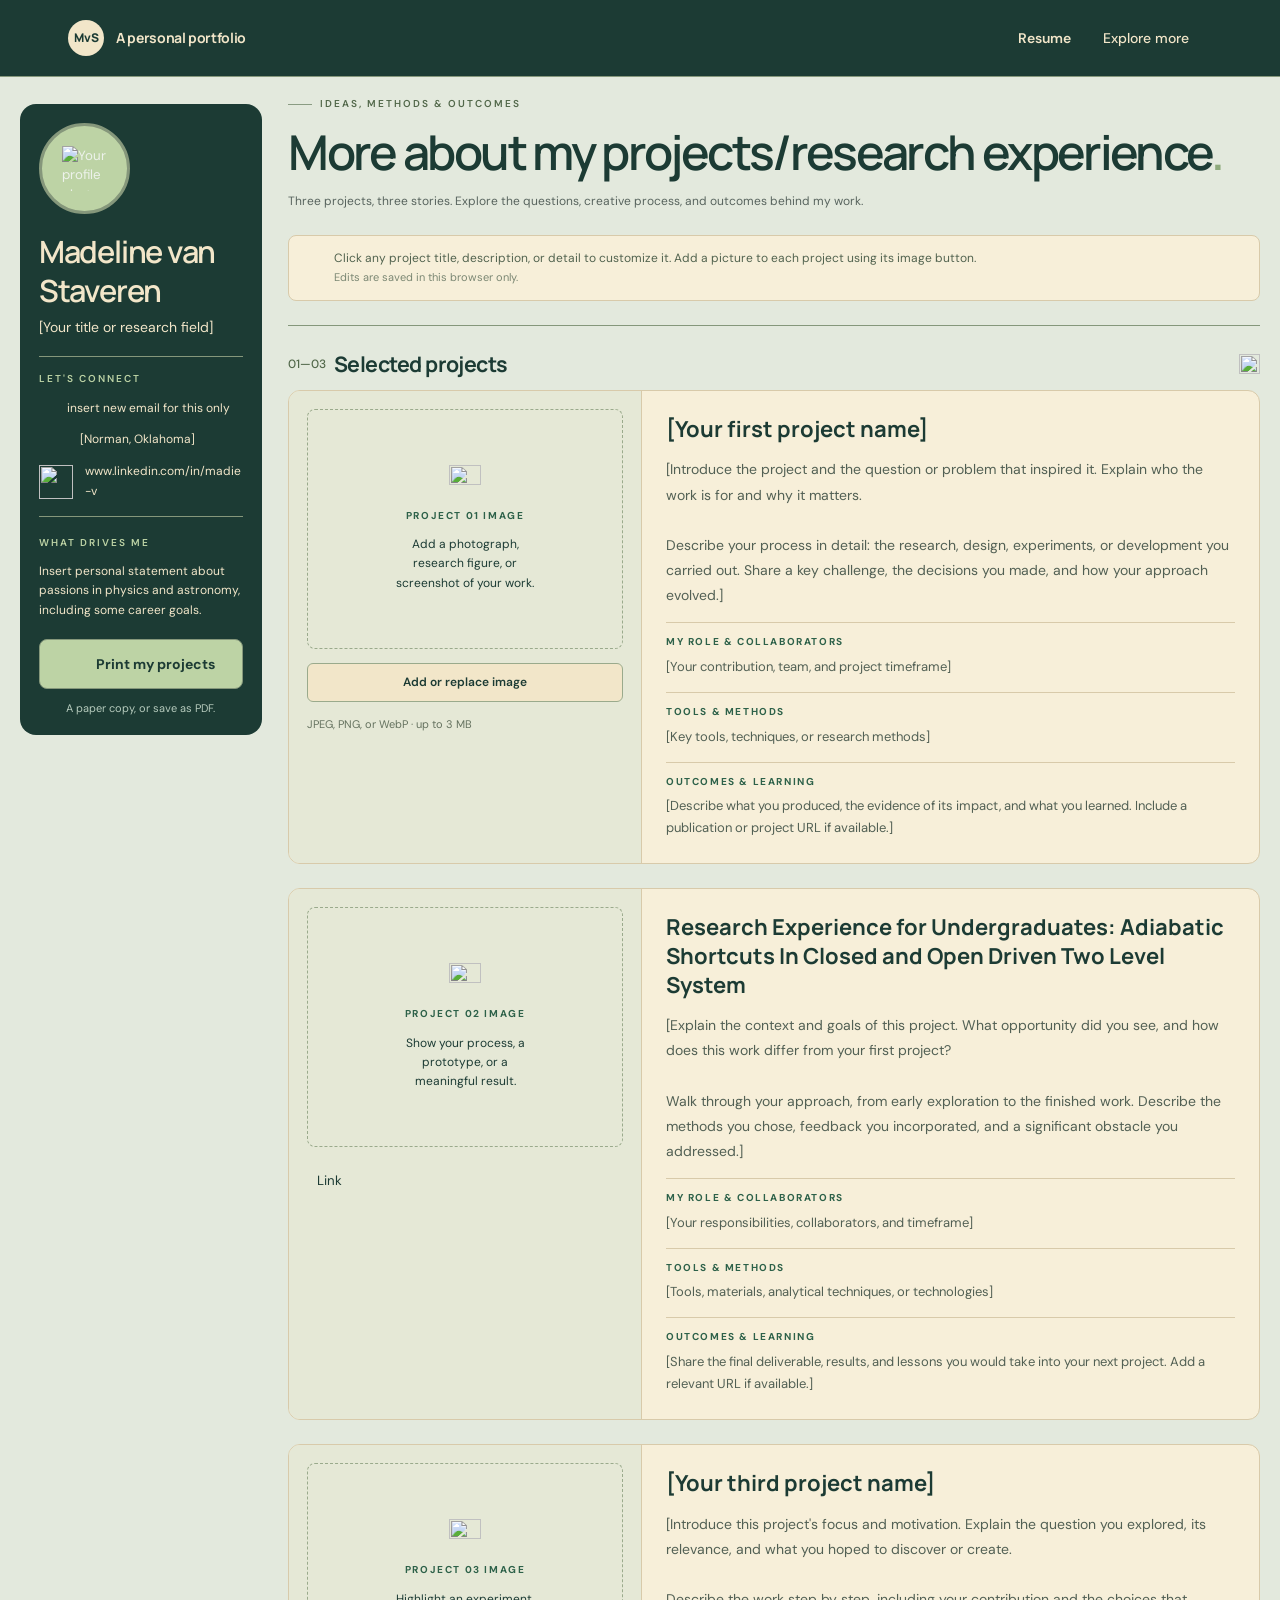
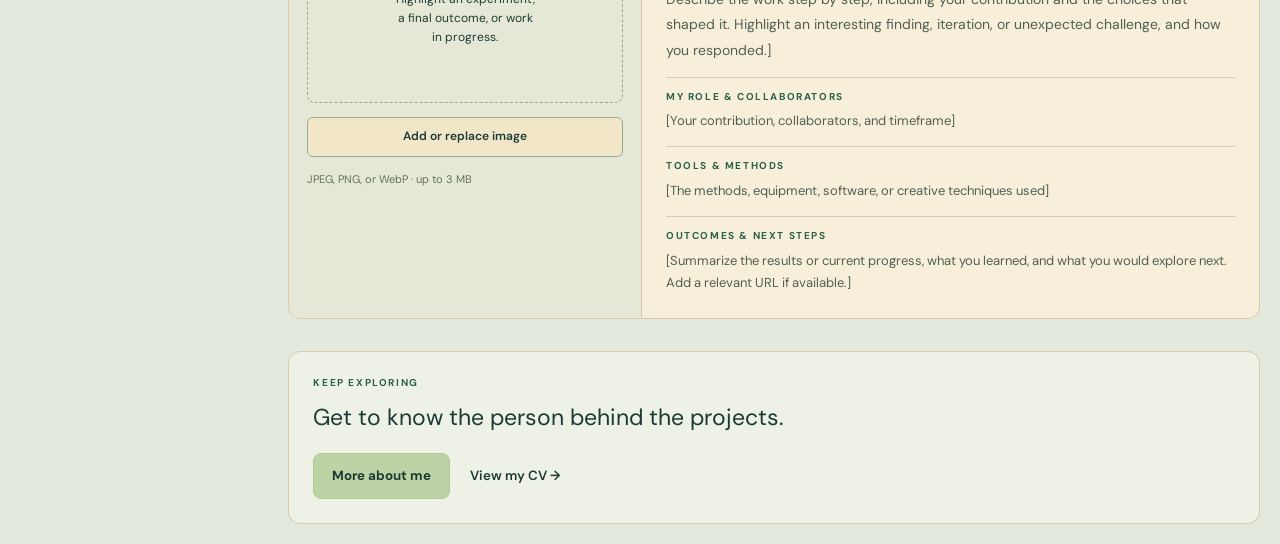
==== cv.html @ 47c58ddf "Add files via upload" ====
<!DOCTYPE html>
<html lang="en">
  <head>
    <title id="i93c3">Your Name — More About My Projects</title>
  <meta charset="UTF-8"/>
  <meta name="viewport" content="width=device-width, initial-scale=1.0"/>
  <meta name="robots" content="index,follow">
  <meta name="generator" content="GrapesJS Studio">
  <meta name="description" content="Explore my selected projects, methods, contributions, and outcomes." id="i1ds2"/>
  <meta property="og:title" content="CV"/>
  <link rel="preconnect" href="https://fonts.googleapis.com"/>
<link rel="preconnect" href="https://fonts.gstatic.com" crossorigin=""/>
<link href="https://fonts.googleapis.com/css2?family=DM+Sans:wght@400;500;600;700&amp;family=Manrope:wght@400;500;600;700;800&amp;display=swap" rel="stylesheet"/>
  <link rel="stylesheet" href="./style.css">
  </head>
  <body id="ifcg" class="gjs-t-body cv-page"><header id="site-header" class="top-navigation"><nav aria-label="Main navigation" id="ipb61" class="navigation-container"><a href="./index.html" id="inrl4" class="gjs-t-link home-link"><span id="id70h-2" class="personal-monogram">MvS</span><span id="ihcdy-2" class="website-name">A personal portfolio</span></a><div id="i8x79" class="navigation-links"><a id="iq7ov-2" href="./index.html" class="gjs-t-link projects-cv-link">Resume</a><details id="more-menu-2" class="more-pages-dropdown"><summary id="imgvj-2" class="more-pages-toggle">Explore more<img id="igych-2" src="https://api.iconify.design/lucide-chevron-down.svg?color=%23244b43" alt="" width="15" height="15" class="navigation-chevron"/></summary><div id="iw6qr-2" class="gjs-t-border more-pages-menu"><a id="ickuv-2" href="./more-about-me.html" class="gjs-t-link more-about-me-link">More About Me</a><a id="i52mq-2" href="./cv.html" aria-current="page" class="gjs-t-link more-about-my-projects-link">More About My Projects</a></div></details></div></nav></header><main id="cv" __nc="" class="two-column-cv-layout"><aside id="profile-panel" aria-label="Personal profile" class="fixed-profile-panel"><div id="ia5j7t" class="profile-content"><div id="iiocfy" class="profile-photo-area"><div class="profile-photo-frame"><img id="profile-photo" src="https://api.iconify.design/lucide-user-round.svg?color=%23517269&amp;width=112&amp;height=112" alt="Your profile photo placeholder" width="112" height="112" class="profile-photo"/></div></div><div class="name-and-profession"><h1 role="textbox" aria-label="Your name" data-field="name" spellcheck="false" id="ie2v2" class="editable-name">Madeline van Staveren</h1><p role="textbox" aria-label="Your profession or research field" data-field="profession" class="editable-professional-title">[Your title or research field]</p></div><div id="i64mp" class="contact-information"><h2 class="contact-heading">Let's connect</h2><div class="email-contact"><img src="https://api.iconify.design/lucide-mail.svg?color=%23cbe2b5" width="16" height="16" alt="" class="email-icon"/><span role="textbox" aria-label="Email address" data-field="email" id="ihfkz" class="editable-email">insert new email for this only</span></div><div class="location-contact"><img src="https://static.vecteezy.com/system/resources/previews/044/267/763/non_2x/outline-drawing-of-oklahoma-state-map-free-png.png" width="16" height="16" alt="" id="it7tl" class="location-icon"/><span role="textbox" aria-label="Your location" data-field="location" id="iej1t" class="editable-location">[Norman, Oklahoma]</span></div><div class="website-contact"><img src="https://www.vikingcamps.com/wp-content/uploads/2024/01/linkedin-logo-linkedin-icon-transparent-free-png.webp" width="16" height="16" alt="" id="iukyr" class="website-icon"/><span role="textbox" aria-label="Your website or LinkedIn URL" data-field="website" id="ibiel" class="editable-website">www.linkedin.com/in/madie-v</span></div></div><div class="personal-statement"><h2 class="personal-statement-heading">What drives me</h2><p role="textbox" aria-multiline="true" aria-label="Personal statement" data-field="statement" id="iu0j4" class="editable-personal-statement">Insert personal statement about passions in physics and astronomy, including some career goals.</p></div><div class="editor-control print-cv-actions"><button type="button" id="print-button" class="gjs-t-button print-cv-button"><img id="ik7wf-2" src="https://api.iconify.design/lucide-printer.svg?color=%23244b43" width="17" height="17" alt=""/>Print my projects</button><span class="print-helper-text">A paper copy, or save as PDF.</span></div></div></aside><div id="isigh" class="cv-document-column"><div id="ijztl-2" class="document-eyebrow"><span id="iysud-2" aria-hidden="true" class="eyebrow-line"></span>Ideas, methods &amp; outcomes</div><div id="id0fg-2" class="cv-introduction"><h2 id="iyagy-2" class="gjs-t-h1 cv-page-heading">More about my projects/research experience<span id="iy4yj-2" class="heading-accent">.</span></h2><p id="ihcui-2" class="cv-subtitle">Three projects, three stories. Explore the questions, creative process, and outcomes behind my work.</p></div><div id="irrcw-2" class="editor-control projects-editing-note"><img id="ijtnn-2" src="https://api.iconify.design/lucide-pencil-line.svg?color=%235b7154" width="17" height="17" alt="" class="editing-icon"/><div id="ityai-2" class="editing-help"><p id="ionuh-2" class="editing-tip">Click any project title, description, or detail to customize it. Add a picture to each project using its image button.</p><p id="save-status-2" aria-live="polite" class="local-save-status">Edits are saved in this browser only.</p></div></div><section id="projects-2" aria-labelledby="projects-heading" data-js="project-showcase" class="more-about-my-projects-section"><div id="i4u991-2" class="section-heading-row"><span id="iti48y-2" class="section-number">01—03</span><h2 id="projects-heading-2" class="gjs-t-h2 projects-heading">Selected projects</h2><img id="ieu36i-2" src="https://api.iconify.design/lucide-folder-open.svg?color=%2385977b" width="21" height="21" alt="" class="projects-icon"/></div><div id="ixt1o7" class="project-showcase-list"><article id="isq3n4-2" aria-labelledby="i9olr4" data-js="project-card" data-project="01" class="gjs-t-border project-showcase-card"><div id="ity1ph" class="project-showcase-media"><div class="project-image-slot"><img data-js="preview" alt="Project 01 image" hidden src="[data-uri]" class="project-image-preview"/><img src="https://api.iconify.design/lucide-image.svg?color=%23517269" width="32" height="32" alt=""/><span class="project-story-label">Project 01 image</span><p class="project-image-hint">Add a photograph, research figure, or screenshot of your work.</p></div><label class="project-image-upload editor-control">Add or replace image<input type="file" accept="image/jpeg,image/png,image/webp" data-js="upload" aria-label="Choose an image for project 01" class="project-image-input"/></label><p data-js="image-status" aria-live="polite" class="project-image-status editor-control">JPEG, PNG, or WebP · up to 3 MB</p></div><div id="iy7xwv" class="project-showcase-content"><h3 id="i9olr4-2" role="textbox" aria-label="Project 01 title" data-field="project-name" class="project-showcase-title project-customizable">[Your first project name]</h3><p id="ie43b5-2" role="textbox" aria-multiline="true" aria-label="Project 01 detailed description" data-field="project-description" class="project-showcase-description project-customizable">[Introduce the project and the question or problem that inspired it. Explain who the work is for and why it matters.

Describe your process in detail: the research, design, experiments, or development you carried out. Share a key challenge, the decisions you made, and how your approach evolved.]</p><div class="project-showcase-field"><span class="project-story-label">My role &amp; collaborators</span><p role="textbox" aria-label="Project 01 role" data-field="project-01-role" class="project-showcase-value project-customizable">[Your contribution, team, and project timeframe]</p></div><div class="project-showcase-field"><span id="iovndo-2" class="project-story-label">Tools &amp; methods</span><p id="ii8dk6-2" role="textbox" aria-label="Project 01 tools and methods" data-field="project-tools" class="project-showcase-value project-customizable">[Key tools, techniques, or research methods]</p></div><div class="project-showcase-field"><span class="project-story-label">Outcomes &amp; learning</span><p id="ibsnkm-2" role="textbox" aria-multiline="true" aria-label="Project 01 outcomes" data-field="project-more" class="project-showcase-value project-customizable">[Describe what you produced, the evidence of its impact, and what you learned. Include a publication or project URL if available.]</p></div></div></article><article data-js="project-card" data-project="02" aria-label="Project 02" class="gjs-t-border project-showcase-card"><div id="i6udia" class="project-showcase-media"><div id="icw233" __nc="" class="project-image-slot"><img data-js="preview" alt="Project 02 image" hidden src="[data-uri]" class="project-image-preview"/><img src="https://api.iconify.design/lucide-image.svg?color=%23517269" width="32" height="32" alt="" loading="lazy" id="iiqshk"/><span class="project-story-label">Project 02 image</span><p id="igs3hy" class="project-image-hint">Show your process, a prototype, or a meaningful result.</p></div><a id="iieaqv" href="" class="gjs-t-link">Link</a></div><div id="iut6x2" class="project-showcase-content"><h3 role="textbox" aria-label="Project 02 title" data-field="project-02-name" id="ia6kln" class="project-showcase-title project-customizable">Research Experience for Undergraduates: Adiabatic Shortcuts In Closed and Open Driven Two Level System</h3><p role="textbox" aria-multiline="true" aria-label="Project 02 detailed description" data-field="project-02-description" id="iqr5nd" class="project-showcase-description project-customizable">[Explain the context and goals of this project. What opportunity did you see, and how does this work differ from your first project?

Walk through your approach, from early exploration to the finished work. Describe the methods you chose, feedback you incorporated, and a significant obstacle you addressed.]</p><div class="project-showcase-field"><span class="project-story-label">My role &amp; collaborators</span><p role="textbox" aria-label="Project 02 role" data-field="project-02-role" class="project-showcase-value project-customizable">[Your responsibilities, collaborators, and timeframe]</p></div><div class="project-showcase-field"><span class="project-story-label">Tools &amp; methods</span><p role="textbox" aria-label="Project 02 tools and methods" data-field="project-02-tools" class="project-showcase-value project-customizable">[Tools, materials, analytical techniques, or technologies]</p></div><div class="project-showcase-field"><span class="project-story-label">Outcomes &amp; learning</span><p role="textbox" aria-multiline="true" aria-label="Project 02 outcomes" data-field="project-02-outcomes" class="project-showcase-value project-customizable">[Share the final deliverable, results, and lessons you would take into your next project. Add a relevant URL if available.]</p></div></div></article><article data-js="project-card" data-project="03" aria-label="Project 03" class="gjs-t-border project-showcase-card"><div class="project-showcase-media"><div class="project-image-slot"><img data-js="preview" alt="Project 03 image" hidden src="[data-uri]" class="project-image-preview"/><img src="https://api.iconify.design/lucide-image.svg?color=%23517269" width="32" height="32" alt="" loading="lazy"/><span class="project-story-label">Project 03 image</span><p class="project-image-hint">Highlight an experiment, a final outcome, or work in progress.</p></div><label class="project-image-upload editor-control">Add or replace image<input type="file" accept="image/jpeg,image/png,image/webp" data-js="upload" aria-label="Choose an image for project 03" class="project-image-input"/></label><p data-js="image-status" aria-live="polite" class="project-image-status editor-control">JPEG, PNG, or WebP · up to 3 MB</p></div><div class="project-showcase-content"><h3 role="textbox" aria-label="Project 03 title" data-field="project-03-name" class="project-showcase-title project-customizable">[Your third project name]</h3><p role="textbox" aria-multiline="true" aria-label="Project 03 detailed description" data-field="project-03-description" class="project-showcase-description project-customizable">[Introduce this project's focus and motivation. Explain the question you explored, its relevance, and what you hoped to discover or create.

Describe the work step by step, including your contribution and the choices that shaped it. Highlight an interesting finding, iteration, or unexpected challenge, and how you responded.]</p><div class="project-showcase-field"><span class="project-story-label">My role &amp; collaborators</span><p role="textbox" aria-label="Project 03 role" data-field="project-03-role" class="project-showcase-value project-customizable">[Your contribution, collaborators, and timeframe]</p></div><div class="project-showcase-field"><span class="project-story-label">Tools &amp; methods</span><p role="textbox" aria-label="Project 03 tools and methods" data-field="project-03-tools" class="project-showcase-value project-customizable">[The methods, equipment, software, or creative techniques used]</p></div><div class="project-showcase-field"><span class="project-story-label">Outcomes &amp; next steps</span><p role="textbox" aria-multiline="true" aria-label="Project 03 outcomes" data-field="project-03-outcomes" class="project-showcase-value project-customizable">[Summarize the results or current progress, what you learned, and what you would explore next. Add a relevant URL if available.]</p></div></div></article></div><script data-scope="project-showcase">
(() => {
  const root = document.querySelector('[data-js="project-showcase"]');
  if (!root) return;
  root.querySelectorAll('[data-js="project-card"]').forEach(card => {
    const input = card.querySelector('[data-js="upload"]');
    const preview = card.querySelector('[data-js="preview"]');
    const status = card.querySelector('[data-js="image-status"]');
    const key = 'personal-project-image-' + card.dataset.project;
    const show = image => {
      preview.src = image;
      preview.hidden = false;
    };
    try {
      const previous = localStorage.getItem(key);
      if (previous) show(previous);
    } catch (error) {}
    input.addEventListener('change', () => {
      const file = input.files[0];
      if (!file) return;
      if (!['image/jpeg', 'image/png', 'image/webp'].includes(file.type) || file.size > 3 * 1024 * 1024) {
        status.textContent = 'Choose a JPEG, PNG, or WebP image up to 3 MB.';
        input.value = '';
        return;
      }
      const reader = new FileReader();
      reader.onerror = () => status.textContent = 'Unable to read this image. Please try another file.';
      reader.onload = () => {
        show(reader.result);
        try {
          localStorage.setItem(key, reader.result);
          status.textContent = 'Image saved in this browser.';
        } catch (error) {
          status.textContent = 'Image added, but browser storage is full or unavailable. Print to keep a copy.';
        }
      };
      reader.readAsDataURL(file);
    });
  });
})();
</script></section><section aria-labelledby="project-context-heading" id="i6hr4g" hidden class="project-story-section"></section><section class="project-next-step gjs-t-border"><p class="project-story-label">Keep exploring</p><h2 class="gjs-t-h2">Get to know the person behind the projects.</h2><div class="project-page-actions"><a href="./more-about-me.html" id="ikzwm2" class="gjs-t-button project-page-button">More about me</a><a href="./index.html" id="i91ir2" class="gjs-t-link project-return-link">View my CV →</a></div></section><footer id="page-footer-2" class="document-footer"><span id="i25lqg-2">A work in progress. Always learning.</span><a id="i4wj8f-2" href="#cv" class="gjs-t-link back-to-top-link">Back to top ↑</a></footer></div></main><script>
    (() => {
      const storageKey = 'personal-cv-content-v1';
      const fields = [...document.querySelectorAll('[data-field]')];
      const status = document.getElementById('save-status');
      let saved = {};
      try {
        saved = JSON.parse(localStorage.getItem(storageKey) || '{}');
        fields.forEach(field => {
          if (typeof saved[field.dataset.field] === 'string') field.textContent = saved[field.dataset.field];
        });
      } catch (error) {
        status.textContent = 'Browser storage is unavailable. Print to keep a copy.';
      }
      let timer;
      fields.forEach(field => {
        field.addEventListener('input', () => {
          status.textContent = 'Saving your changes…';
          clearTimeout(timer);
          timer = setTimeout(() => {
            fields.forEach(item => saved[item.dataset.field] = item.textContent);
            try {
              localStorage.setItem(storageKey, JSON.stringify(saved));
              status.textContent = 'Saved in this browser. Your changes stay on this device.';
            } catch (error) {
              status.textContent = 'Unable to save locally. Print to keep a copy.';
            }
          }, 400);
        });
        field.addEventListener('paste', event => {
          event.preventDefault();
          const text = event.clipboardData.getData('text/plain');
          const selection = window.getSelection();
          if (!selection.rangeCount) return;
          const range = selection.getRangeAt(0);
          range.deleteContents();
          const node = document.createTextNode(text);
          range.insertNode(node);
          range.setStartAfter(node);
          range.collapse(true);
          selection.removeAllRanges();
          selection.addRange(range);
          field.dispatchEvent(new Event('input', { bubbles: true }));
        });
      });

      const photo = document.getElementById('profile-photo');
      try {
        const previousPhoto = localStorage.getItem('personal-cv-photo-v1');
        if (previousPhoto) {
          photo.src = previousPhoto;
          photo.classList.remove('p-5');
          photo.alt = 'Personal profile photo';
        }
      } catch (error) {}
      document.getElementById('photo-input').addEventListener('change', event => {
        const file = event.target.files[0];
        if (!file) return;
        if (!['image/jpeg', 'image/png', 'image/webp'].includes(file.type)) {
          status.textContent = 'Please choose a JPEG, PNG, or WebP photo.';
          return;
        }
        if (file.size > 3 * 1024 * 1024) {
          status.textContent = 'Please choose a photo smaller than 3 MB.';
          return;
        }
        const reader = new FileReader();
        reader.onload = () => {
          photo.src = reader.result;
          photo.alt = 'Personal profile photo';
          photo.classList.remove('p-5');
          try {
            localStorage.setItem('personal-cv-photo-v1', reader.result);
            status.textContent = 'Photo saved in this browser.';
          } catch (error) {
            status.textContent = 'Photo added, but could not be saved locally.';
          }
        };
        reader.readAsDataURL(file);
      });

      const menu = document.getElementById('more-menu');
      menu.querySelectorAll('a').forEach(link => link.addEventListener('click', () => menu.open = false));
      document.addEventListener('click', event => {
        if (!menu.contains(event.target)) menu.open = false;
      });
      document.addEventListener('keydown', event => {
        if (event.key === 'Escape') menu.open = false;
      });

      const panel = document.getElementById('profile-panel');
      const hiddenForPrint = [
        document.getElementById('site-header'),
        document.getElementById('page-footer'),
        ...document.querySelectorAll('.editor-control')
      ];
      let printing = false;
      let previousDetails = [];
      const preparePrint = () => {
        if (printing) return;
        printing = true;
        if (document.activeElement) document.activeElement.blur();
        hiddenForPrint.forEach(element => element.hidden = true);
        panel.classList.remove('sticky');
        panel.classList.add('static');
        previousDetails = [...document.querySelectorAll('#projects details')].map(element => [element, element.open]);
        previousDetails.forEach(([element]) => element.open = true);
      };
      const restorePrint = () => {
        hiddenForPrint.forEach(element => element.hidden = false);
        panel.classList.remove('static');
        panel.classList.add('sticky');
        previousDetails.forEach(([element, open]) => element.open = open);
        printing = false;
      };
      window.addEventListener('beforeprint', preparePrint);
      window.addEventListener('afterprint', restorePrint);
      document.getElementById('print-button').addEventListener('click', () => {
        preparePrint();
        window.print();
        restorePrint();
      });
    })();
  </script></body>
</html>
---- style.css ----
* { box-sizing: border-box; } body {margin: 0;}:root{--gjs-t-color-primary:#244b43;--gjs-t-color-secondary:#f5f4ef;--gjs-t-color-accent:#cbe2b5;--gjs-t-color-success:#38765a;--gjs-t-color-warning:#a07836;--gjs-t-color-error:#b74a44;}html{scroll-behavior:smooth;}.gjs-t-body{background-color:var(--gjs-t-color-secondary);color:#28322f;font-size:15px;line-height:1.7;}.gjs-t-h1{color:var(--gjs-t-color-primary);font-size:48px;line-height:1.15;}.gjs-t-h2{color:var(--gjs-t-color-primary);font-size:23px;line-height:1.35;}.gjs-t-button{background-color:var(--gjs-t-color-accent);color:var(--gjs-t-color-primary);border-radius:8px;}.gjs-t-link{color:var(--gjs-t-color-primary);text-decoration:none;}.gjs-t-border{border-radius:12px;border-color:#dedfd6;}*, ::before, ::after{box-sizing:border-box;border-width:0;border-style:solid;border-color:#e5e7eb;}html, :host{line-height:1.5;-webkit-text-size-adjust:100%;-moz-tab-size:4;tab-size:4;font-family:ui-sans-serif, system-ui, sans-serif, "Apple Color Emoji", "Segoe UI Emoji", "Segoe UI Symbol", "Noto Color Emoji";font-feature-settings:normal;font-variation-settings:normal;-webkit-tap-highlight-color:transparent;}body{margin:0;line-height:inherit;}hr{height:0;color:inherit;border-top-width:1px;}abbr:where([title]){text-decoration:underline dotted;}h1, h2, h3, h4, h5, h6{font-size:inherit;font-weight:inherit;}a{color:inherit;text-decoration:inherit;}b, strong{font-weight:bolder;}code, kbd, samp, pre{font-family:ui-monospace, SFMono-Regular, Menlo, Monaco, Consolas, "Liberation Mono", "Courier New", monospace;font-feature-settings:normal;font-variation-settings:normal;font-size:1em;}small{font-size:80%;}sub, sup{font-size:75%;line-height:0;position:relative;vertical-align:baseline;}sub{bottom:-0.25em;}sup{top:-0.5em;}table{text-indent:0;border-color:inherit;border-collapse:collapse;}button, input, optgroup, select, textarea{font-family:inherit;font-feature-settings:inherit;font-variation-settings:inherit;font-size:100%;font-weight:inherit;line-height:inherit;letter-spacing:inherit;color:inherit;margin:0;padding:0;}button, select{text-transform:none;}button, input:where([type='button']), input:where([type='reset']), input:where([type='submit']){-webkit-appearance:button;background-color:transparent;background-image:none;}:-moz-focusring{outline:auto;}:-moz-ui-invalid{box-shadow:none;}progress{vertical-align:baseline;}::-webkit-inner-spin-button, ::-webkit-outer-spin-button{height:auto;}[type='search']{-webkit-appearance:textfield;outline-offset:-2px;}::-webkit-search-decoration{-webkit-appearance:none;}::-webkit-file-upload-button{-webkit-appearance:button;font:inherit;}summary{display:list-item;}blockquote, dl, dd, h1, h2, h3, h4, h5, h6, hr, figure, p, pre{margin:0;}fieldset{margin:0;padding:0;}legend{padding:0;}ol, ul, menu{list-style:none;margin:0;padding:0;}dialog{padding:0;}textarea{resize:vertical;}input::placeholder, textarea::placeholder{opacity:1;color:#9ca3af;}button, [role="button"]{cursor:pointer;}:disabled{cursor:default;}img, svg, video, canvas, audio, iframe, embed, object{display:block;vertical-align:middle;}img, video{max-width:100%;height:auto;}[hidden]{display:none;}.cv-page{font-family:'DM Sans',sans-serif;-webkit-font-smoothing:antialiased;-moz-osx-font-smoothing:grayscale;margin:0px;background:#f2e6c9 !important;color:#28322f !important;font-size:10pt;line-height:1.45;-webkit-print-color-adjust:exact;print-color-adjust:exact;--gjs-t-color-primary:#1c3b34;--gjs-t-color-secondary:#f2e6c9;--gjs-t-color-accent:#bdd3a5;--gjs-t-color-success:#2d6149;}.top-navigation{border-bottom-width:1px;border-color:#85977b;background-color:var(--gjs-t-color-primary);}.navigation-container{margin-left:auto;margin-right:auto;display:flex;max-width:1240px;align-items:center;justify-content:space-between;gap:1.5rem;padding-left:3rem;padding-right:3rem;padding-top:1.25rem;padding-bottom:1.25rem;}.home-link{display:flex;align-items:center;gap:0.75rem;border-radius:0.375rem;color:var(--gjs-t-color-secondary);}.home-link:focus-visible{outline-style:solid;outline-width:2px;outline-offset:4px;}.personal-monogram{display:flex;height:2.25rem;width:2.25rem;align-items:center;justify-content:center;border-radius:9999px;background-color:var(--gjs-t-color-secondary);font-family:'Manrope',sans-serif;font-size:0.75rem;line-height:1rem;font-weight:800;color:var(--gjs-t-color-primary);}.website-name{font-family:'Manrope',sans-serif;font-size:0.875rem;line-height:1.25rem;font-weight:700;letter-spacing:-0.025em;}.navigation-links{display:flex;align-items:center;gap:2rem;flex-wrap:wrap;}.cv-navigation-link{border-bottom-width:2px;border-color:var(--gjs-t-color-accent);padding-bottom:0.25rem;font-size:0.875rem;line-height:1.25rem;font-weight:600;color:var(--gjs-t-color-secondary);}.cv-navigation-link:hover{color:var(--gjs-t-color-accent);}.cv-navigation-link:focus-visible{outline-style:solid;outline-width:2px;outline-offset:4px;}.more-pages-dropdown{position:relative;}.more-pages-toggle{display:flex;cursor:pointer;list-style-type:none;align-items:center;gap:0.5rem;border-radius:0.375rem;padding-top:0.25rem;padding-bottom:0.25rem;font-size:0.875rem;line-height:1.25rem;font-weight:500;color:var(--gjs-t-color-secondary);}.more-pages-toggle:hover{color:var(--gjs-t-color-accent);}.more-pages-toggle:focus-visible{outline-style:solid;outline-width:2px;outline-offset:4px;}.more-pages-menu{position:absolute;right:0px;top:2.75rem;z-index:30;display:flex;width:16rem;flex-direction:column;gap:0.25rem;border-width:1px;background-color:rgb(255 255 255 / 1);padding:0.5rem;box-shadow:0 0 #0000, 0 0 #0000, 0 20px 25px -5px rgb(0 0 0 / 0.05), 0 8px 10px -6px rgb(0 0 0 / 0.05);}.more-about-me-link{border-radius:0.5rem;padding-left:1rem;padding-right:1rem;padding-top:0.75rem;padding-bottom:0.75rem;font-size:0.875rem;line-height:1.25rem;background-color:var(--gjs-t-color-accent);color:var(--gjs-t-color-primary);}.more-about-me-link:hover{background-color:#85977b;color:var(--gjs-t-color-secondary);}.more-about-me-link:focus-visible{outline-style:solid;outline-width:2px;}.more-about-my-projects-link{border-radius:0.5rem;padding-left:1rem;padding-right:1rem;padding-top:0.75rem;padding-bottom:0.75rem;font-size:0.875rem;line-height:1.25rem;}.more-about-my-projects-link:hover{background-color:var(--gjs-t-color-accent);color:var(--gjs-t-color-primary);}.more-about-my-projects-link:focus-visible{outline-style:solid;outline-width:2px;}.two-column-cv-layout{margin-left:auto;margin-right:auto;display:grid !important;max-width:none !important;grid-template-columns:64mm minmax(0,1fr) !important;align-items:start !important;gap:7mm !important;padding-left:3rem;padding-right:3rem;padding-bottom:3rem;padding-top:2.5rem;padding:20px !important;margin:0 !important;background-color:#e3e9dd;}.fixed-profile-panel{position:sticky;top:2rem;overflow:hidden;border-radius:1rem;background-color:var(--gjs-t-color-primary);color:rgb(237 242 235 / 1);}.profile-content{display:flex;flex-direction:column;gap:5mm !important;padding:5mm !important;}.profile-introduction{display:flex;align-items:center;justify-content:space-between;gap:1rem;}.profile-eyebrow{font-size:10px;font-weight:600;text-transform:uppercase;letter-spacing:0.2em;color:var(--gjs-t-color-accent) !important;}.profile-accent{height:0.5rem;width:0.5rem;border-radius:9999px;background-color:var(--gjs-t-color-accent);}.profile-photo-area{display:flex;flex-direction:column;align-items:flex-start;gap:0.75rem;}.profile-photo-frame{height:24mm !important;width:24mm !important;overflow:hidden;border-radius:9999px;border-width:1mm !important;border-color:#85977b;background-color:var(--gjs-t-color-accent);}.profile-photo{height:100%;width:100%;object-fit:cover;padding:1.25rem;transition:opacity 150ms ease;}.upload-profile-photo{cursor:pointer;border-radius:0.25rem;font-size:0.75rem;line-height:1rem;color:rgb(214 226 215 / 1);text-decoration-line:underline;text-decoration-color:#7f9e90;text-underline-offset:4px;}.upload-profile-photo:focus-within{outline-style:solid;outline-width:2px;outline-offset:4px;}.upload-profile-photo:hover{color:rgb(255 255 255 / 1);}.profile-photo-file-input{position:absolute;width:1px;height:1px;padding:0;margin:-1px;overflow:hidden;clip:rect(0, 0, 0, 0);white-space:nowrap;border-width:0;}.name-and-profession{display:flex;flex-direction:column;gap:0.5rem;}.editable-name{border-radius:0.25rem;font-family:'Manrope',sans-serif;font-size:23pt !important;font-weight:600;line-height:1.25;letter-spacing:-0.04em;outline:2px solid transparent;outline-offset:2px;color:var(--gjs-t-color-secondary);}.editable-name:focus{box-shadow:0 0 0 0px #fff, 0 0 0 calc(2px + 0px) rgb(203 226 181 / 0.5), 0 0 #0000;outline-style:solid;outline-width:2px;outline-color:var(--gjs-t-color-accent);}.editable-professional-title{border-radius:0.25rem;font-size:0.875rem;line-height:1.25rem;color:var(--gjs-t-color-secondary) !important;outline:2px solid transparent;outline-offset:2px;}.editable-professional-title:focus{box-shadow:0 0 0 0px #fff, 0 0 0 calc(2px + 0px) rgb(203 226 181 / 0.5), 0 0 #0000;outline-style:solid;outline-width:2px;outline-color:var(--gjs-t-color-accent);}.contact-information{display:flex;flex-direction:column;gap:3mm !important;border-top-width:1px;border-bottom-width:1px;border-color:#85977b !important;padding-top:4mm !important;padding-bottom:4mm !important;}.contact-heading{font-size:10px;font-weight:600;text-transform:uppercase;letter-spacing:0.2em;color:var(--gjs-t-color-accent) !important;}.email-contact{display:flex;align-items:flex-start;gap:0.75rem;}.email-icon{margin-top:0.25rem;flex-shrink:0;}.editable-email{min-width:0px;overflow-wrap:anywhere !important;border-radius:0.25rem;font-size:9pt !important;line-height:1.25rem;outline:2px solid transparent;outline-offset:2px;}.editable-email:focus{box-shadow:0 0 0 0px #fff, 0 0 0 calc(2px + 0px) rgb(203 226 181 / 0.5), 0 0 #0000;outline-style:solid;outline-width:2px;outline-color:var(--gjs-t-color-accent);}.phone-contact{display:flex;align-items:flex-start;gap:0.75rem;}.phone-icon{margin-top:0.25rem;flex-shrink:0;}.editable-phone{border-radius:0.25rem;font-size:9pt !important;line-height:1.25rem;outline:2px solid transparent;outline-offset:2px;}.editable-phone:focus{box-shadow:0 0 0 0px #fff, 0 0 0 calc(2px + 0px) rgb(203 226 181 / 0.5), 0 0 #0000;outline-style:solid;outline-width:2px;outline-color:var(--gjs-t-color-accent);}.location-contact{display:flex;align-items:flex-start;gap:0.75rem;}.location-icon{margin-top:0.25rem;flex-shrink:0;}.editable-location{border-radius:0.25rem;font-size:9pt !important;line-height:1.25rem;outline:2px solid transparent;outline-offset:2px;}.editable-location:focus{box-shadow:0 0 0 0px #fff, 0 0 0 calc(2px + 0px) rgb(203 226 181 / 0.5), 0 0 #0000;outline-style:solid;outline-width:2px;outline-color:var(--gjs-t-color-accent);}.website-contact{display:flex;align-items:flex-start;gap:0.75rem;}.website-icon{margin-top:0.25rem;flex-shrink:0;}.editable-website{min-width:0px;overflow-wrap:anywhere !important;border-radius:0.25rem;font-size:9pt !important;line-height:1.25rem;outline:2px solid transparent;outline-offset:2px;}.editable-website:focus{box-shadow:0 0 0 0px #fff, 0 0 0 calc(2px + 0px) rgb(203 226 181 / 0.5), 0 0 #0000;outline-style:solid;outline-width:2px;outline-color:var(--gjs-t-color-accent);}.personal-statement{display:flex;flex-direction:column;gap:0.75rem;}.personal-statement-heading{font-size:10px;font-weight:600;text-transform:uppercase;letter-spacing:0.2em;color:var(--gjs-t-color-accent) !important;}.editable-personal-statement{border-radius:0.25rem;font-size:9pt !important;line-height:1.6 !important;color:var(--gjs-t-color-secondary) !important;outline:2px solid transparent;outline-offset:2px;white-space:pre-wrap;overflow-wrap:anywhere;}.editable-personal-statement:focus{box-shadow:0 0 0 0px #fff, 0 0 0 calc(2px + 0px) rgb(203 226 181 / 0.5), 0 0 #0000;outline-style:solid;outline-width:2px;outline-color:var(--gjs-t-color-accent);}.print-cv-actions{display:flex;flex-direction:column;gap:0.75rem;}.print-cv-button{display:flex;width:100%;align-items:center;justify-content:center;gap:0.75rem;padding-left:1.25rem;padding-right:1.25rem;padding-top:0.75rem;padding-bottom:0.75rem;font-size:0.875rem;line-height:1.25rem;font-weight:700;transition-property:color, background-color, border-color, text-decoration-color, fill, stroke;transition-timing-function:cubic-bezier(0.4, 0, 0.2, 1);transition-duration:150ms;min-height:48px;padding:0.875rem 1rem;background-color:var(--gjs-t-color-accent);color:var(--gjs-t-color-primary);border:1px solid #afc998;border-radius:8px;border-color:#85977b;}.print-cv-button:hover{background-color:var(--gjs-t-color-secondary);border-color:var(--gjs-t-color-accent);color:var(--gjs-t-color-primary);}.print-cv-button:focus-visible{outline-style:solid;outline-width:2px;outline-offset:4px;outline-color:var(--gjs-t-color-accent);outline:2px solid var(--gjs-t-color-primary);}.print-helper-text{text-align:center;font-size:11px;color:rgb(182 203 189 / 1);}.cv-document-column{min-width:0px;}.document-eyebrow{display:flex;align-items:center;gap:0.5rem;font-size:10px;font-weight:600;text-transform:uppercase;letter-spacing:0.2em;color:#52684a;}.eyebrow-line{height:1px;width:1.5rem;background-color:rgb(138 156 131 / 1);}.cv-introduction{margin-bottom:5mm !important;margin-top:0.75rem;display:flex;flex-direction:column;gap:0.75rem;}.cv-page-heading{font-family:'Manrope';font-weight:600;letter-spacing:-0.055em;}.heading-accent{color:rgb(142 170 124 / 1);}.cv-subtitle{font-size:9pt !important;line-height:1.25rem;color:#58645e;}.editing-instructions{margin-bottom:2.25rem;display:none !important;align-items:flex-start;gap:0.75rem;border-radius:0.5rem;border-width:1px;border-color:rgb(220 227 211 / 1);background-color:rgb(237 241 230 / 1);padding-left:1rem;padding-right:1rem;padding-top:0.75rem;padding-bottom:0.75rem;}.editing-icon{margin-top:0.125rem;flex-shrink:0;}.editing-help{display:flex;flex:1 1 0%;flex-direction:column;gap:0.25rem;}.editing-tip{font-size:0.75rem;line-height:1rem;color:rgb(82 99 79 / 1);}.local-save-status{font-size:11px;color:rgb(123 135 115 / 1);}.education-section{border-top-width:1px;border-color:#85977b;padding-bottom:5mm !important;padding-top:4mm !important;break-inside:avoid;}.section-heading-row{margin-bottom:3mm !important;display:flex;align-items:center;gap:2mm !important;}.section-number{font-size:0.75rem;line-height:1rem;font-weight:500;color:#52684a;}.education-heading{font-family:'Manrope',sans-serif;font-weight:700;letter-spacing:-0.025em;font-size:16pt !important;color:var(--gjs-t-color-primary);}.education-icon{margin-left:auto;}.education-entries{display:flex;flex-direction:column;gap:4mm !important;border-left-width:1px;border-color:#85977b;padding-left:3mm !important;}.degree-entry{display:flex;flex-direction:column;gap:0.5rem;}.degree-title-row{display:flex;align-items:flex-start;justify-content:space-between;gap:1rem;}.editable-degree{border-radius:0.25rem;font-weight:600;outline:2px solid transparent;outline-offset:2px;color:var(--gjs-t-color-primary);}.editable-degree:focus{box-shadow:0 0 0 0px #fff, 0 0 0 calc(2px + 0px) rgb(186 202 177 / 1), 0 0 #0000;outline-style:solid;outline-width:2px;outline-color:#bacab1;}.editable-education-dates{flex-shrink:0;border-radius:0.25rem;font-size:0.75rem;line-height:1rem;color:rgb(126 137 125 / 1);outline:2px solid transparent;outline-offset:2px;}.editable-education-dates:focus{box-shadow:0 0 0 0px #fff, 0 0 0 calc(2px + 0px) rgb(186 202 177 / 1), 0 0 #0000;}.editable-university{border-radius:0.25rem;font-size:0.875rem;line-height:1.25rem;color:#517269;outline:2px solid transparent;outline-offset:2px;}.editable-university:focus{box-shadow:0 0 0 0px #fff, 0 0 0 calc(2px + 0px) rgb(186 202 177 / 1), 0 0 #0000;outline-style:solid;outline-width:2px;outline-color:#bacab1;}.editable-education-details{border-radius:0.25rem;font-size:0.875rem;line-height:1.25rem;color:#58645e;outline:2px solid transparent;outline-offset:2px;white-space:pre-wrap;overflow-wrap:anywhere;}.editable-education-details:focus{box-shadow:0 0 0 0px #fff, 0 0 0 calc(2px + 0px) rgb(186 202 177 / 1), 0 0 #0000;outline-style:solid;outline-width:2px;outline-color:#bacab1;}.second-degree-entry{display:flex;flex-direction:column;gap:0.5rem;}.research-experience-section{border-top-width:1px;border-color:#85977b;padding-bottom:5mm !important;padding-top:4mm !important;break-inside:avoid;scroll-margin-top:110px;}.research-experience-heading{font-family:'Manrope';font-weight:700;letter-spacing:-0.025em;}.research-icon{margin-left:auto;}.research-entry{display:flex;flex-direction:column;gap:0.75rem;border-left-width:1px;border-color:#85977b;padding-left:3mm !important;}.research-title-row{display:flex;align-items:flex-start;justify-content:space-between;gap:1rem;}.editable-research-role{border-radius:0.25rem;font-weight:600;outline:2px solid transparent;outline-offset:2px;color:var(--gjs-t-color-primary);}.editable-research-role:focus{box-shadow:0 0 0 0px #fff, 0 0 0 calc(2px + 0px) rgb(186 202 177 / 1), 0 0 #0000;outline-style:solid;outline-width:2px;outline-color:#bacab1;}.editable-research-dates{flex-shrink:0;border-radius:0.25rem;font-size:0.75rem;line-height:1rem;color:rgb(126 137 125 / 1);outline:2px solid transparent;outline-offset:2px;}.editable-research-dates:focus{box-shadow:0 0 0 0px #fff, 0 0 0 calc(2px + 0px) rgb(186 202 177 / 1), 0 0 #0000;}.editable-research-institution{border-radius:0.25rem;font-size:0.875rem;line-height:1.25rem;color:#517269;outline:2px solid transparent;outline-offset:2px;}.editable-research-institution:focus{box-shadow:0 0 0 0px #fff, 0 0 0 calc(2px + 0px) rgb(186 202 177 / 1), 0 0 #0000;outline-style:solid;outline-width:2px;outline-color:#bacab1;}.research-achievements{display:flex;list-style-type:disc;flex-direction:column;gap:0.5rem;padding-left:1rem;font-size:0.875rem;line-height:1.25rem;color:#58645e;}.research-achievements *::marker{color:rgb(157 170 144 );}.research-achievements::marker{color:rgb(157 170 144 );}.editable-research-achievement{border-radius:0.25rem;outline:2px solid transparent;outline-offset:2px;}.editable-research-achievement:focus{box-shadow:0 0 0 0px #fff, 0 0 0 calc(2px + 0px) rgb(186 202 177 / 1), 0 0 #0000;outline-style:solid;outline-width:2px;outline-color:#bacab1;}.work-experience-section{border-top-width:1px;border-color:#85977b;padding-bottom:5mm !important;padding-top:4mm !important;break-inside:avoid;}.work-experience-heading{font-family:'Manrope';font-weight:700;letter-spacing:-0.025em;}.work-icon{margin-left:auto;}.work-entry{display:flex;flex-direction:column;gap:0.75rem;border-left-width:1px;border-color:#85977b;padding-left:3mm !important;}.work-title-row{display:flex;align-items:flex-start;justify-content:space-between;gap:1rem;}.editable-job-title{border-radius:0.25rem;font-weight:600;outline:2px solid transparent;outline-offset:2px;color:var(--gjs-t-color-primary);}.editable-job-title:focus{box-shadow:0 0 0 0px #fff, 0 0 0 calc(2px + 0px) rgb(186 202 177 / 1), 0 0 #0000;outline-style:solid;outline-width:2px;outline-color:#bacab1;}.editable-employment-dates{flex-shrink:0;border-radius:0.25rem;font-size:0.75rem;line-height:1rem;color:rgb(126 137 125 / 1);outline:2px solid transparent;outline-offset:2px;}.editable-employment-dates:focus{box-shadow:0 0 0 0px #fff, 0 0 0 calc(2px + 0px) rgb(186 202 177 / 1), 0 0 #0000;}.editable-employer{border-radius:0.25rem;font-size:0.875rem;line-height:1.25rem;color:#517269;outline:2px solid transparent;outline-offset:2px;}.editable-employer:focus{box-shadow:0 0 0 0px #fff, 0 0 0 calc(2px + 0px) rgb(186 202 177 / 1), 0 0 #0000;outline-style:solid;outline-width:2px;outline-color:#bacab1;}.editable-work-description{border-radius:0.25rem;font-size:0.875rem;line-height:1.25rem;color:#58645e;outline:2px solid transparent;outline-offset:2px;white-space:pre-wrap;overflow-wrap:anywhere;}.editable-work-description:focus{box-shadow:0 0 0 0px #fff, 0 0 0 calc(2px + 0px) rgb(186 202 177 / 1), 0 0 #0000;outline-style:solid;outline-width:2px;outline-color:#bacab1;}.more-about-my-projects-section{scroll-margin-top:2rem;border-top-width:1px;border-color:#85977b;padding-bottom:2rem;padding-top:1.5rem;}.projects-heading{font-family:'Manrope',sans-serif;font-weight:700;letter-spacing:-0.025em;font-size:16pt !important;color:var(--gjs-t-color-primary);}.projects-icon{margin-left:auto;}.featured-project-card{display:flex;flex-direction:column;gap:0.75rem;border-width:1px;background-color:#e3ebda;padding:4mm !important;break-inside:avoid;box-shadow:none !important;border-color:#85977b;}.project-title-row{display:flex;align-items:flex-start;justify-content:space-between;gap:0.75rem;}.editable-project-name{border-radius:0.25rem;font-weight:600;outline:2px solid transparent;outline-offset:2px;}.editable-project-name:focus{box-shadow:0 0 0 0px #fff, 0 0 0 calc(2px + 0px) rgb(186 202 177 / 1), 0 0 #0000;}.editable-project-description{border-radius:0.25rem;font-size:0.875rem;line-height:1.25rem;color:#58645e;outline:2px solid transparent;outline-offset:2px;white-space:pre-wrap;overflow-wrap:anywhere;}.editable-project-description:focus{box-shadow:0 0 0 0px #fff, 0 0 0 calc(2px + 0px) rgb(186 202 177 / 1), 0 0 #0000;outline-style:solid;outline-width:2px;outline-color:#bacab1;}.editable-project-tools{border-radius:0.25rem;font-size:0.75rem;line-height:1rem;font-weight:500;color:#517269;outline:2px solid transparent;outline-offset:2px;}.editable-project-tools:focus{box-shadow:0 0 0 0px #fff, 0 0 0 calc(2px + 0px) rgb(186 202 177 / 1), 0 0 #0000;outline-style:solid;outline-width:2px;outline-color:#bacab1;}.project-details-dropdown{border-top-width:1px;border-color:#a9ba9d;padding-top:0.75rem;}.project-details-toggle{cursor:pointer;border-radius:0.25rem;font-size:0.75rem;line-height:1rem;font-weight:600;color:var(--gjs-t-color-primary);}.project-details-toggle:hover{color:var(--gjs-t-color-success);}.project-details-toggle:focus-visible{outline-style:solid;outline-width:2px;}.editable-extended-project-details{margin-top:0.75rem;border-radius:0.25rem;font-size:0.875rem;line-height:1.25rem;color:#58645e;outline:2px solid transparent;outline-offset:2px;white-space:pre-wrap;overflow-wrap:anywhere;}.editable-extended-project-details:focus{box-shadow:0 0 0 0px #fff, 0 0 0 calc(2px + 0px) rgb(186 202 177 / 1), 0 0 #0000;outline-style:solid;outline-width:2px;outline-color:#bacab1;}.skills-and-awards-section{border-top-width:1px;border-color:rgb(222 223 214 / 1);padding-bottom:2rem;padding-top:1.5rem;}.skills-heading{font-family:'Manrope',sans-serif;font-weight:700;letter-spacing:-0.025em;font-size:16pt !important;color:var(--gjs-t-color-primary);}.recognition-icon{margin-left:auto;}.skills-and-recognition-columns{display:grid;grid-template-columns:repeat(2, minmax(0, 1fr));gap:1.5rem;}.skills-group{display:flex;flex-direction:column;gap:0.75rem;}.skills-subheading{font-size:10px;font-weight:700;text-transform:uppercase;letter-spacing:0.16em;color:#58645e;}.editable-skills{border-radius:0.25rem;font-size:0.875rem;line-height:1.25rem;color:#517269;outline:2px solid transparent;outline-offset:2px;white-space:pre-wrap;overflow-wrap:anywhere;}.editable-skills:focus{box-shadow:0 0 0 0px #fff, 0 0 0 calc(2px + 0px) rgb(186 202 177 / 1), 0 0 #0000;outline-style:solid;outline-width:2px;outline-color:#bacab1;}.awards-group{display:flex;flex-direction:column;gap:0.75rem;}.awards-subheading{font-size:10px;font-weight:700;text-transform:uppercase;letter-spacing:0.16em;color:#58645e;}.editable-awards{border-radius:0.25rem;font-size:0.875rem;line-height:1.25rem;color:#517269;outline:2px solid transparent;outline-offset:2px;white-space:pre-wrap;overflow-wrap:anywhere;}.editable-awards:focus{box-shadow:0 0 0 0px #fff, 0 0 0 calc(2px + 0px) rgb(186 202 177 / 1), 0 0 #0000;outline-style:solid;outline-width:2px;outline-color:#bacab1;}.more-about-me-section{scroll-margin-top:2rem;border-radius:0.75rem;border-width:1px;border-color:#85977b;background-color:var(--gjs-t-color-accent);padding:1.5rem;break-inside:avoid;}.about-eyebrow{margin-bottom:0.5rem;font-size:10px;font-weight:600;text-transform:uppercase;letter-spacing:0.18em;color:#52684a;}.about-me-heading{margin-bottom:0.75rem;font-family:'Manrope',sans-serif;font-weight:700;letter-spacing:-0.025em;color:var(--gjs-t-color-primary);}.editable-about-me{border-radius:0.25rem;font-size:0.875rem;line-height:1.75rem;color:var(--gjs-t-color-primary);outline:2px solid transparent;outline-offset:2px;white-space:pre-wrap;overflow-wrap:anywhere;}.editable-about-me:focus{box-shadow:0 0 0 0px #fff, 0 0 0 calc(2px + 0px) rgb(186 202 177 / 1), 0 0 #0000;outline-style:solid;outline-width:2px;outline-color:#bacab1;}.document-footer{margin-top:2rem;display:none !important;align-items:center;justify-content:space-between;gap:1rem;border-top-width:1px;border-color:rgb(222 223 214 / 1);padding-top:1.25rem;font-size:11px;color:rgb(136 144 130 / 1);}.back-to-top-link{border-radius:0.25rem;flex-shrink:0;}.back-to-top-link:hover{text-decoration-line:underline;}.back-to-top-link:focus-visible{outline-style:solid;outline-width:2px;outline-offset:4px;}.portfolio-type{font-family:'DM Sans',sans-serif;}.title-type{font-family:'Manrope',sans-serif;}.portfolio-home{display:flex;align-items:center;gap:0.75rem;border-radius:0.25rem;color:var(--gjs-t-color-secondary);}.portfolio-home:focus-visible{outline-style:solid;outline-width:2px;outline-offset:4px;}.explore-dropdown{position:relative;}.explore-dropdown-toggle{display:flex;cursor:pointer;list-style-type:none;align-items:center;gap:0.5rem;border-radius:0.25rem;padding-top:0.25rem;padding-bottom:0.25rem;font-size:0.875rem;line-height:1.25rem;font-weight:500;color:var(--gjs-t-color-secondary);}.explore-dropdown-toggle:hover{color:var(--gjs-t-color-accent);}.explore-dropdown-toggle:focus-visible{outline-style:solid;outline-width:2px;outline-offset:4px;}.explore-dropdown-menu{position:absolute;right:0px;top:2.75rem;z-index:60;display:flex;width:16rem;flex-direction:column;gap:0.25rem;border-width:1px;background-color:var(--gjs-t-color-secondary);padding:0.5rem;box-shadow:0 0 #0000, 0 0 #0000, 0 10px 15px -3px rgb(0 0 0 / 0.05), 0 4px 6px -4px rgb(0 0 0 / 0.05);max-width:calc(100vw - 40px);border-color:#85977b;}.fixed-personal-profile{position:static !important;top:auto !important;overflow:visible !important;border-radius:3mm;background-color:var(--gjs-t-color-primary);color:var(--gjs-t-color-secondary) !important;box-shadow:none !important;align-self:start;background:var(--gjs-t-color-primary) !important;border:1px solid #dedfd6;border-color:#85977b;}.profile-eyebrow-row{display:flex;align-items:center;justify-content:space-between;gap:1rem;}.upload-photo-label{cursor:pointer;border-radius:0.25rem;font-size:0.75rem;line-height:1rem;color:rgb(214 226 215 / 1);text-decoration-line:underline;text-decoration-color:#7f9e90;text-underline-offset:4px;display:none !important;}.upload-photo-label:focus-within{outline-style:solid;outline-width:2px;outline-offset:4px;}.upload-photo-label:hover{color:rgb(255 255 255 / 1);}.profile-photo-upload{position:absolute;width:1px;height:1px;padding:0;margin:-1px;overflow:hidden;clip:rect(0, 0, 0, 0);white-space:nowrap;border-width:0;}.print-actions{display:flex !important;flex-direction:column;gap:0.75rem;margin-top:0.5rem;padding-top:1rem;border-top:1px solid #ccd5c4;border-color:#85977b;}.print-helper{text-align:center;font-size:11px;color:var(--gjs-t-color-secondary);line-height:1.5;}.cv-document{min-width:0px;background-color:var(--gjs-t-color-secondary);padding:24px;border:1px solid #c6d0bf;border-radius:12px;}.eyebrow-divider{height:1px;width:1.5rem;background-color:#85977b;}.cv-title{font-weight:600;letter-spacing:-0.055em;font-family:'Manrope',sans-serif;font-size:28pt !important;line-height:1.15 !important;color:var(--gjs-t-color-primary);}.title-accent{color:#85977b;}.edit-icon{margin-top:0.125rem;flex-shrink:0;}.save-status{font-size:11px;color:rgb(123 135 115 / 1);}.entry-title-row{display:flex;align-items:flex-start;justify-content:space-between;gap:1mm !important;flex-direction:column !important;}.editable-dates{flex-shrink:0;border-radius:0.25rem;font-size:0.75rem;line-height:1rem;color:#58645e;min-width:72px;}.editable-dates:focus{outline-style:solid;outline-width:2px;outline-color:#bacab1;}.research-heading{font-weight:700;letter-spacing:-0.025em;font-family:'Manrope',sans-serif;font-size:16pt !important;color:var(--gjs-t-color-primary);}.work-heading{font-weight:700;letter-spacing:-0.025em;font-family:'Manrope',sans-serif;font-size:16pt !important;color:var(--gjs-t-color-primary);}.editable-project-title{border-radius:0.25rem;font-weight:600;color:var(--gjs-t-color-primary);}.editable-project-title:focus{outline-style:solid;outline-width:2px;outline-color:#bacab1;}.skills-and-recognition-section{border-top-width:1px;border-color:#85977b;padding-bottom:5mm !important;padding-top:4mm !important;break-inside:avoid;}.skills-and-awards-columns{display:grid;grid-template-columns:minmax(0,1fr) !important;gap:4mm !important;}.editable-name:hover{outline:1px dashed rgba(203,226,181,.55);outline-offset:4px;}.editable-professional-title:hover{outline:1px dashed rgba(203,226,181,.55);outline-offset:4px;}.editable-email:hover{outline:1px dashed rgba(203,226,181,.55);outline-offset:4px;}.editable-phone:hover{outline:1px dashed rgba(203,226,181,.55);outline-offset:4px;}.editable-location:hover{outline:1px dashed rgba(203,226,181,.55);outline-offset:4px;}.editable-website:hover{outline:1px dashed rgba(203,226,181,.55);outline-offset:4px;}.editable-personal-statement:hover{outline:1px dashed rgba(203,226,181,.55);outline-offset:4px;}.editable-degree:hover{outline:1px dashed #bacab1;outline-offset:4px;}.editable-university:hover{outline:1px dashed #bacab1;outline-offset:4px;}.editable-education-details:hover{outline:1px dashed #bacab1;outline-offset:4px;}.editable-dates:hover{outline:1px dashed #bacab1;outline-offset:4px;}.editable-research-role:hover{outline:1px dashed #bacab1;outline-offset:4px;}.editable-research-institution:hover{outline:1px dashed #bacab1;outline-offset:4px;}.editable-research-achievement:hover{outline:1px dashed #bacab1;outline-offset:4px;}.editable-job-title:hover{outline:1px dashed #bacab1;outline-offset:4px;}.editable-employer:hover{outline:1px dashed #bacab1;outline-offset:4px;}.editable-work-description:hover{outline:1px dashed #bacab1;outline-offset:4px;}.editable-project-title:hover{outline:1px dashed #bacab1;outline-offset:4px;}.editable-project-description:hover{outline:1px dashed #bacab1;outline-offset:4px;}.editable-project-tools:hover{outline:1px dashed #bacab1;outline-offset:4px;}.editable-extended-project-details:hover{outline:1px dashed #bacab1;outline-offset:4px;}.editable-skills:hover{outline:1px dashed #bacab1;outline-offset:4px;}.editable-awards:hover{outline:1px dashed #bacab1;outline-offset:4px;}.editable-about-me:hover{outline:1px dashed #bacab1;outline-offset:4px;}.cv-editable{cursor:text;transition:background-color 150ms ease,outline-color 150ms ease;overflow-wrap:anywhere;outline:none !important;box-shadow:none !important;}.cv-editable:hover{background-color:rgb(142 170 124 / 0.09);}.cv-editable:focus{outline:2px solid #bacab1;outline-offset:4px;}.site-header{border-bottom-width:1px;border-color:#d8caaa;background-color:var(--gjs-t-color-primary) !important;display:block !important;position:sticky;top:0;z-index:50;border-bottom:1px solid #dedfd6;box-shadow:0 2px 12px rgba(28,59,52,.06);border-bottom-color:#36594f;color:var(--gjs-t-color-secondary);}.main-navigation{margin-left:auto;margin-right:auto;display:flex;max-width:1240px;align-items:center;justify-content:space-between;gap:1.5rem;padding-left:3rem;padding-right:3rem;padding-top:1.25rem;padding-bottom:1.25rem;min-height:76px;flex-wrap:wrap;background-color:var(--gjs-t-color-primary);color:var(--gjs-t-color-secondary);}.selected-projects-section{scroll-margin-top:2rem;border-top-width:1px;border-color:#d8caaa;padding-bottom:5mm !important;padding-top:4mm !important;break-inside:avoid;}.more-about-me-preview{border-radius:0.75rem;border-width:1px;border-color:#d8caaa;background-color:#e9dfc4;padding:4mm !important;break-inside:avoid;}.editable-about-preview{border-radius:0.25rem;font-size:0.875rem;line-height:1.75rem;color:rgb(101 116 94 / 1);}.editable-about-preview:focus{outline-style:solid;outline-width:2px;outline-color:#bacab1;}.read-more-about-me{margin-top:1rem;display:none !important;align-items:center;gap:0.5rem;border-radius:0.25rem;font-size:0.875rem;line-height:1.25rem;font-weight:600;}.read-more-about-me:hover{text-decoration-line:underline;}.read-more-about-me:focus-visible{outline-style:solid;outline-width:2px;outline-offset:4px;}.profile-photo-custom{padding:0 !important;}.cv-editable:focus-visible{outline:2px solid var(--gjs-t-color-accent);outline-offset:4px;}.cv-print-hidden{display:none !important;}.cv-print-page{background:#fff !important;font-size:11px !important;line-height:1.45 !important;}.cv-print-layout{display:grid !important;grid-template-columns:55mm minmax(0,1fr) !important;gap:7mm !important;padding:0 !important;max-width:none !important;}.cv-print-profile{position:static !important;box-shadow:none !important;background:#fff !important;color:var(--gjs-t-color-primary) !important;border:1px solid #dedfd6;border-radius:8px !important;}.cv-print-profile-content{padding:18px !important;gap:18px !important;}.cv-print-text{color:var(--gjs-t-color-primary) !important;}.cv-print-section{padding-top:14px !important;padding-bottom:16px !important;break-inside:avoid;}.cv-print-heading{font-size:32px !important;}.cv-print-row{flex-direction:column !important;gap:4px !important;}.cv-print-contact{border-color:#dedfd6 !important;}.cv-print-editable{outline:none !important;box-shadow:none !important;}.projects-cv-link{font-size:0.875rem;font-weight:600;border-radius:4px;color:var(--gjs-t-color-secondary);}.projects-cv-link:hover{color:var(--gjs-t-color-accent);}.projects-cv-link:focus-visible{outline:2px solid var(--gjs-t-color-primary);outline-offset:4px;outline-color:var(--gjs-t-color-accent);}.projects-editing-note{display:flex;align-items:flex-start;gap:12px;padding:14px 16px;margin:24px 0;border:1px solid #d8caaa;border-radius:8px;background:#f7efd9;}.project-story-label{font-size:10px;font-weight:700;letter-spacing:0.16em;text-transform:uppercase;color:var(--gjs-t-color-success);}.project-story-section{padding:24px 0 32px;border-top:1px solid #d8caaa;}.project-context-grid{display:grid;grid-template-columns:repeat(3,minmax(0,1fr));gap:16px;margin-top:18px;}.project-context-card{padding:18px;border:1px solid #d8caaa;border-radius:10px;background:#f7efd9;}.project-context-text{font-size:14px;line-height:1.7;color:#65725f;margin-top:10px;}.project-next-step{padding:24px;border:1px solid #d8caaa;background:#edf1e6;display:flex;flex-direction:column;gap:12px;}.project-page-actions{display:flex;align-items:center;flex-wrap:wrap;gap:20px;margin-top:8px;}.project-page-button{display:inline-flex;align-items:center;justify-content:center;padding:12px 18px;font-weight:700;border:1px solid #afc998;transition:background-color 150ms ease;}.project-page-button:hover{background-color:#cbe0b4;}.project-page-button:focus-visible{outline:2px solid var(--gjs-t-color-primary);outline-offset:4px;}.project-return-link{font-weight:600;border-radius:4px;}.project-return-link:hover{text-decoration:underline;text-underline-offset:4px;}.project-return-link:focus-visible{outline:2px solid var(--gjs-t-color-primary);outline-offset:4px;}.navigation-chevron{filter:brightness(0) invert(1);opacity:0.85;}#iej1t{color:var(--gjs-t-color-secondary);}.project-showcase-list{display:flex;flex-direction:column;gap:24px;}.project-showcase-card{display:grid;grid-template-columns:minmax(180px,0.8fr) minmax(0,1.4fr);overflow:hidden;border:1px solid #d8caaa;background:#f7efd9;break-inside:avoid;}.project-showcase-media{display:flex;flex-direction:column;background:#e5e8d6;border-right:1px solid #d8caaa;padding:18px;gap:14px;}.project-image-slot{display:flex;position:relative;flex-direction:column;align-items:center;justify-content:center;gap:12px;min-height:240px;aspect-ratio:4/3;border:1px dashed #9aaa8c;border-radius:8px;color:var(--gjs-t-color-primary);text-align:center;overflow:hidden;}.project-image-preview{width:100%;height:100%;position:absolute;inset:0;object-fit:cover;}.project-image-preview[hidden]{display:none;}.project-image-hint{font-size:12px;line-height:1.6;max-width:170px;padding:0 12px;}.project-image-upload{display:inline-flex;position:relative;align-items:center;justify-content:center;gap:8px;padding:10px 12px;border:1px solid #9aaa8c;border-radius:6px;font-size:12px;font-weight:600;cursor:pointer;color:var(--gjs-t-color-primary);background:var(--gjs-t-color-secondary);}.project-image-upload:hover{background:var(--gjs-t-color-accent);}.project-image-upload:focus-within{outline:2px solid var(--gjs-t-color-primary);outline-offset:3px;}.project-image-input{position:absolute;width:1px;height:1px;overflow:hidden;clip-path:inset(50%);}.project-image-status{font-size:11px;line-height:1.5;color:#65725f;}.project-showcase-content{padding:24px;display:flex;flex-direction:column;gap:14px;min-width:0;}.project-showcase-title{font-family:'Manrope',sans-serif;font-size:22px;line-height:1.3;font-weight:700;color:var(--gjs-t-color-primary);}.project-showcase-description{font-size:14px;line-height:1.8;color:#526054;white-space:pre-wrap;}.project-showcase-field{border-top:1px solid #d8caaa;padding-top:12px;display:flex;flex-direction:column;gap:6px;}.project-showcase-value{font-size:13px;line-height:1.7;color:#526054;}.project-customizable{border-radius:4px;overflow-wrap:anywhere;}.project-customizable:hover{outline:1px dashed #9aaa8c;outline-offset:3px;}.project-customizable:focus{outline:2px solid var(--gjs-t-color-success);outline-offset:3px;}#i0lda7{color:var(--gjs-t-color-secondary);}#ifdzlm{color:var(--gjs-t-color-secondary);}#iiho3h{color:var(--gjs-t-color-secondary);}#ihfkz{color:var(--gjs-t-color-secondary);}#ibiel{color:var(--gjs-t-color-secondary);}#it7tl{width:29px;height:13px;}#iukyr{width:34px;height:34px;margin-top:0.25rem;}#iukyr-3{width:34px;height:34px;margin-top:0.25rem;}#iukyr-2{width:34px;height:34px;margin-top:0.25rem;}#it7tl-2{width:29px;height:13px;}#it7tl-3{width:29px;height:13px;}#izejb4u{padding-top:13px;padding-right:0px;padding-bottom:0px;padding-left:11.3386px;}#irj7rg{position:static;display:flex !important;}#iqv1b8{position:sticky;}#ip7h6k{position:sticky;}#ijd65q{position:sticky !important;top:6.5rem !important;border-top-left-radius:1rem;border-top-right-radius:1rem;border-bottom-right-radius:1rem;border-bottom-left-radius:1rem;}#profile-panel-2{top:6.5rem;}#profile-panel{top:6.5rem;}#site-header-2{position:sticky;z-index:50;top:0px;}#i4n1lu{position:sticky;}#site-header{position:sticky;z-index:50;top:0px;}#i9oxx5{padding-top:5px;}#iieaqv{padding:10px;}@page{size:A4;margin:12mm;}@media (max-width: 992px){.navigation-container{padding-left:1.5rem;padding-right:1.5rem;}.two-column-cv-layout{grid-template-columns:250px minmax(0,1fr);gap:1.5rem;padding-left:1.5rem;padding-right:1.5rem;}.profile-content{padding:1.25rem;}.cv-page-heading{font-size:38px;}.degree-title-row{flex-direction:column;gap:0.25rem;}.research-title-row{flex-direction:column;gap:0.25rem;}.work-title-row{flex-direction:column;gap:0.25rem;}.skills-and-recognition-columns{grid-template-columns:repeat(1, minmax(0, 1fr));}.cv-title{font-size:38px !important;}.entry-title-row{flex-direction:column;gap:0.25rem;}.skills-and-awards-columns{grid-template-columns:repeat(1, minmax(0, 1fr));}.editable-name{font-size:30px;}.fixed-personal-profile{top:1rem;}.main-navigation{padding-left:1.5rem;padding-right:1.5rem;}.navigation-links{gap:1.25rem;}}@media (max-width:992px){.main-navigation{gap:1rem;padding:1rem 1.5rem;}.navigation-links{gap:1.25rem;}.two-column-cv-layout{grid-template-columns:240px minmax(0,1fr) !important;gap:20px !important;padding:16px !important;}.project-context-grid{grid-template-columns:minmax(0,1fr);}.project-next-step{padding:20px;}.project-showcase-card{grid-template-columns:minmax(0,1fr);}.project-showcase-media{border-right:0;border-bottom:1px solid #d8caaa;}.project-image-slot{min-height:200px;aspect-ratio:16/9;}.cv-document{padding:20px;}}@media (max-width: 480px){.navigation-container{padding-left:1.25rem;padding-right:1.25rem;}.website-name{display:none;}.navigation-links{gap:1.25rem;}.two-column-cv-layout{grid-template-columns:minmax(0,1fr);gap:2rem;padding-left:1.25rem;padding-right:1.25rem;padding-top:1.25rem;}.fixed-profile-panel{position:static;}.cv-page-heading{font-size:36px;}.fixed-personal-profile{position:static;}.cv-title{font-size:2.25rem !important;line-height:2.5rem !important;}.profile-content{padding:1.5rem;}.document-footer{align-items:flex-start;}.explore-dropdown-menu{width:14rem;}.main-navigation{padding-left:1.25rem;padding-right:1.25rem;}#ijd65q{min-width:0px;overflow:hidden ;}#iqv1b8{position:static;}#id5lxn{padding-top:0px;padding-right:0px;padding-bottom:0px;padding-left:0px;}}@media (max-width:480px){.main-navigation{min-height:68px;gap:.75rem;padding:.875rem 1.25rem;}.navigation-links{gap:1rem;}.explore-dropdown-menu{top:2.5rem;max-width:calc(100vw - 40px);}.two-column-cv-layout{grid-template-columns:minmax(0,1fr) !important;gap:24px !important;padding:14px !important;}.project-page-actions{align-items:stretch;flex-direction:column;gap:16px;}.project-return-link{text-align:center;}.projects-editing-note{margin:20px 0;}.project-showcase-content{padding:20px;}.project-showcase-list{gap:20px;}.project-image-slot{min-height:180px;}.project-showcase-title{font-size:20px;}.cv-document{padding:18px;}}
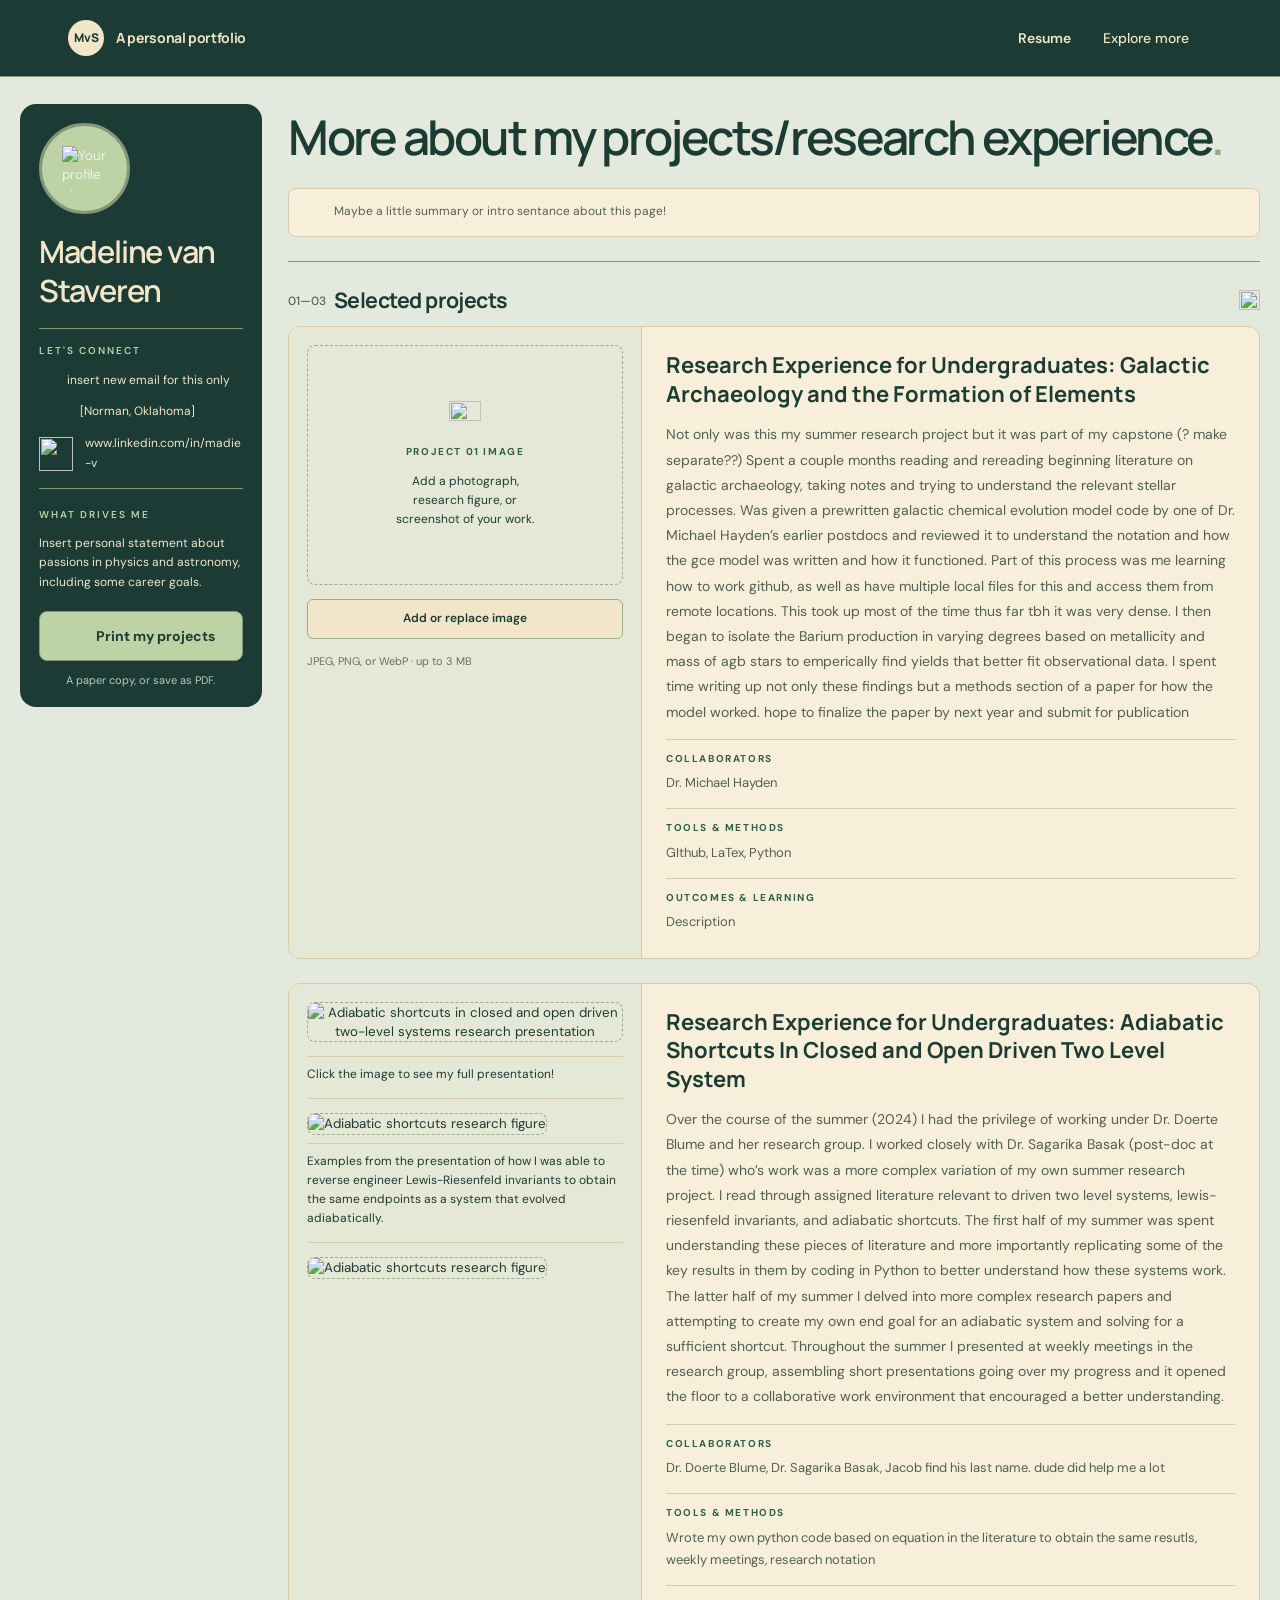
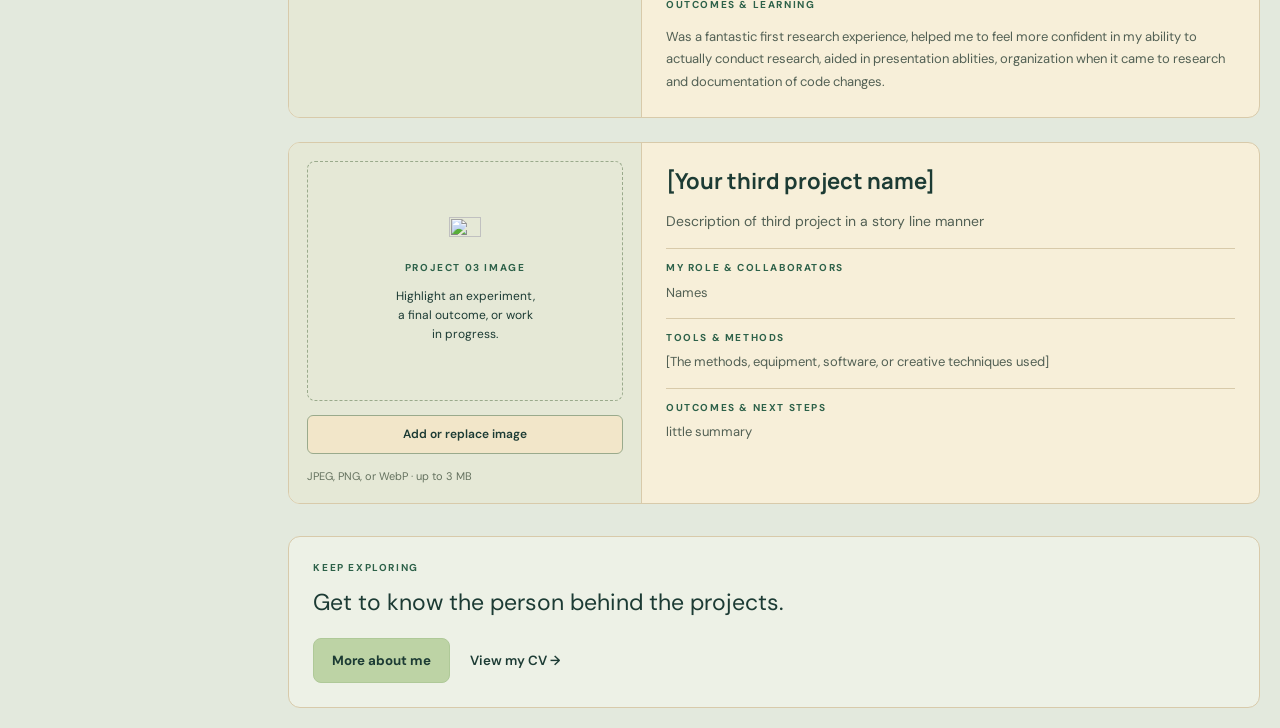
==== commit 116eaa62: "Add files via upload" ====
--- a/cv.html
+++ b/cv.html
@@ -13,49 +13,48 @@
 <link href="https://fonts.googleapis.com/css2?family=DM+Sans:wght@400;500;600;700&amp;family=Manrope:wght@400;500;600;700;800&amp;display=swap" rel="stylesheet"/>
   <link rel="stylesheet" href="./style.css">
   </head>
-  <body id="ifcg" class="gjs-t-body cv-page"><header id="site-header" class="top-navigation"><nav aria-label="Main navigation" id="ipb61" class="navigation-container"><a href="./index.html" id="inrl4" class="gjs-t-link home-link"><span id="id70h-2" class="personal-monogram">MvS</span><span id="ihcdy-2" class="website-name">A personal portfolio</span></a><div id="i8x79" class="navigation-links"><a id="iq7ov-2" href="./index.html" class="gjs-t-link projects-cv-link">Resume</a><details id="more-menu-2" class="more-pages-dropdown"><summary id="imgvj-2" class="more-pages-toggle">Explore more<img id="igych-2" src="https://api.iconify.design/lucide-chevron-down.svg?color=%23244b43" alt="" width="15" height="15" class="navigation-chevron"/></summary><div id="iw6qr-2" class="gjs-t-border more-pages-menu"><a id="ickuv-2" href="./more-about-me.html" class="gjs-t-link more-about-me-link">More About Me</a><a id="i52mq-2" href="./cv.html" aria-current="page" class="gjs-t-link more-about-my-projects-link">More About My Projects</a></div></details></div></nav></header><main id="cv" __nc="" class="two-column-cv-layout"><aside id="profile-panel" aria-label="Personal profile" class="fixed-profile-panel"><div id="ia5j7t" class="profile-content"><div id="iiocfy" class="profile-photo-area"><div class="profile-photo-frame"><img id="profile-photo" src="https://api.iconify.design/lucide-user-round.svg?color=%23517269&amp;width=112&amp;height=112" alt="Your profile photo placeholder" width="112" height="112" class="profile-photo"/></div></div><div class="name-and-profession"><h1 role="textbox" aria-label="Your name" data-field="name" spellcheck="false" id="ie2v2" class="editable-name">Madeline van Staveren</h1><p role="textbox" aria-label="Your profession or research field" data-field="profession" class="editable-professional-title">[Your title or research field]</p></div><div id="i64mp" class="contact-information"><h2 class="contact-heading">Let's connect</h2><div class="email-contact"><img src="https://api.iconify.design/lucide-mail.svg?color=%23cbe2b5" width="16" height="16" alt="" class="email-icon"/><span role="textbox" aria-label="Email address" data-field="email" id="ihfkz" class="editable-email">insert new email for this only</span></div><div class="location-contact"><img src="https://static.vecteezy.com/system/resources/previews/044/267/763/non_2x/outline-drawing-of-oklahoma-state-map-free-png.png" width="16" height="16" alt="" id="it7tl" class="location-icon"/><span role="textbox" aria-label="Your location" data-field="location" id="iej1t" class="editable-location">[Norman, Oklahoma]</span></div><div class="website-contact"><img src="https://www.vikingcamps.com/wp-content/uploads/2024/01/linkedin-logo-linkedin-icon-transparent-free-png.webp" width="16" height="16" alt="" id="iukyr" class="website-icon"/><span role="textbox" aria-label="Your website or LinkedIn URL" data-field="website" id="ibiel" class="editable-website">www.linkedin.com/in/madie-v</span></div></div><div class="personal-statement"><h2 class="personal-statement-heading">What drives me</h2><p role="textbox" aria-multiline="true" aria-label="Personal statement" data-field="statement" id="iu0j4" class="editable-personal-statement">Insert personal statement about passions in physics and astronomy, including some career goals.</p></div><div class="editor-control print-cv-actions"><button type="button" id="print-button" class="gjs-t-button print-cv-button"><img id="ik7wf-2" src="https://api.iconify.design/lucide-printer.svg?color=%23244b43" width="17" height="17" alt=""/>Print my projects</button><span class="print-helper-text">A paper copy, or save as PDF.</span></div></div></aside><div id="isigh" class="cv-document-column"><div id="ijztl-2" class="document-eyebrow"><span id="iysud-2" aria-hidden="true" class="eyebrow-line"></span>Ideas, methods &amp; outcomes</div><div id="id0fg-2" class="cv-introduction"><h2 id="iyagy-2" class="gjs-t-h1 cv-page-heading">More about my projects/research experience<span id="iy4yj-2" class="heading-accent">.</span></h2><p id="ihcui-2" class="cv-subtitle">Three projects, three stories. Explore the questions, creative process, and outcomes behind my work.</p></div><div id="irrcw-2" class="editor-control projects-editing-note"><img id="ijtnn-2" src="https://api.iconify.design/lucide-pencil-line.svg?color=%235b7154" width="17" height="17" alt="" class="editing-icon"/><div id="ityai-2" class="editing-help"><p id="ionuh-2" class="editing-tip">Click any project title, description, or detail to customize it. Add a picture to each project using its image button.</p><p id="save-status-2" aria-live="polite" class="local-save-status">Edits are saved in this browser only.</p></div></div><section id="projects-2" aria-labelledby="projects-heading" data-js="project-showcase" class="more-about-my-projects-section"><div id="i4u991-2" class="section-heading-row"><span id="iti48y-2" class="section-number">01—03</span><h2 id="projects-heading-2" class="gjs-t-h2 projects-heading">Selected projects</h2><img id="ieu36i-2" src="https://api.iconify.design/lucide-folder-open.svg?color=%2385977b" width="21" height="21" alt="" class="projects-icon"/></div><div id="ixt1o7" class="project-showcase-list"><article id="isq3n4-2" aria-labelledby="i9olr4" data-js="project-card" data-project="01" class="gjs-t-border project-showcase-card"><div id="ity1ph" class="project-showcase-media"><div class="project-image-slot"><img data-js="preview" alt="Project 01 image" hidden src="[data-uri]" class="project-image-preview"/><img src="https://api.iconify.design/lucide-image.svg?color=%23517269" width="32" height="32" alt=""/><span class="project-story-label">Project 01 image</span><p class="project-image-hint">Add a photograph, research figure, or screenshot of your work.</p></div><label class="project-image-upload editor-control">Add or replace image<input type="file" accept="image/jpeg,image/png,image/webp" data-js="upload" aria-label="Choose an image for project 01" class="project-image-input"/></label><p data-js="image-status" aria-live="polite" class="project-image-status editor-control">JPEG, PNG, or WebP · up to 3 MB</p></div><div id="iy7xwv" class="project-showcase-content"><h3 id="i9olr4-2" role="textbox" aria-label="Project 01 title" data-field="project-name" class="project-showcase-title project-customizable">[Your first project name]</h3><p id="ie43b5-2" role="textbox" aria-multiline="true" aria-label="Project 01 detailed description" data-field="project-description" class="project-showcase-description project-customizable">[Introduce the project and the question or problem that inspired it. Explain who the work is for and why it matters.
-
-Describe your process in detail: the research, design, experiments, or development you carried out. Share a key challenge, the decisions you made, and how your approach evolved.]</p><div class="project-showcase-field"><span class="project-story-label">My role &amp; collaborators</span><p role="textbox" aria-label="Project 01 role" data-field="project-01-role" class="project-showcase-value project-customizable">[Your contribution, team, and project timeframe]</p></div><div class="project-showcase-field"><span id="iovndo-2" class="project-story-label">Tools &amp; methods</span><p id="ii8dk6-2" role="textbox" aria-label="Project 01 tools and methods" data-field="project-tools" class="project-showcase-value project-customizable">[Key tools, techniques, or research methods]</p></div><div class="project-showcase-field"><span class="project-story-label">Outcomes &amp; learning</span><p id="ibsnkm-2" role="textbox" aria-multiline="true" aria-label="Project 01 outcomes" data-field="project-more" class="project-showcase-value project-customizable">[Describe what you produced, the evidence of its impact, and what you learned. Include a publication or project URL if available.]</p></div></div></article><article data-js="project-card" data-project="02" aria-label="Project 02" class="gjs-t-border project-showcase-card"><div id="i6udia" class="project-showcase-media"><div id="icw233" __nc="" class="project-image-slot"><img data-js="preview" alt="Project 02 image" hidden src="[data-uri]" class="project-image-preview"/><img src="https://api.iconify.design/lucide-image.svg?color=%23517269" width="32" height="32" alt="" loading="lazy" id="iiqshk"/><span class="project-story-label">Project 02 image</span><p id="igs3hy" class="project-image-hint">Show your process, a prototype, or a meaningful result.</p></div><a id="iieaqv" href="" class="gjs-t-link">Link</a></div><div id="iut6x2" class="project-showcase-content"><h3 role="textbox" aria-label="Project 02 title" data-field="project-02-name" id="ia6kln" class="project-showcase-title project-customizable">Research Experience for Undergraduates: Adiabatic Shortcuts In Closed and Open Driven Two Level System</h3><p role="textbox" aria-multiline="true" aria-label="Project 02 detailed description" data-field="project-02-description" id="iqr5nd" class="project-showcase-description project-customizable">[Explain the context and goals of this project. What opportunity did you see, and how does this work differ from your first project?
-
-Walk through your approach, from early exploration to the finished work. Describe the methods you chose, feedback you incorporated, and a significant obstacle you addressed.]</p><div class="project-showcase-field"><span class="project-story-label">My role &amp; collaborators</span><p role="textbox" aria-label="Project 02 role" data-field="project-02-role" class="project-showcase-value project-customizable">[Your responsibilities, collaborators, and timeframe]</p></div><div class="project-showcase-field"><span class="project-story-label">Tools &amp; methods</span><p role="textbox" aria-label="Project 02 tools and methods" data-field="project-02-tools" class="project-showcase-value project-customizable">[Tools, materials, analytical techniques, or technologies]</p></div><div class="project-showcase-field"><span class="project-story-label">Outcomes &amp; learning</span><p role="textbox" aria-multiline="true" aria-label="Project 02 outcomes" data-field="project-02-outcomes" class="project-showcase-value project-customizable">[Share the final deliverable, results, and lessons you would take into your next project. Add a relevant URL if available.]</p></div></div></article><article data-js="project-card" data-project="03" aria-label="Project 03" class="gjs-t-border project-showcase-card"><div class="project-showcase-media"><div class="project-image-slot"><img data-js="preview" alt="Project 03 image" hidden src="[data-uri]" class="project-image-preview"/><img src="https://api.iconify.design/lucide-image.svg?color=%23517269" width="32" height="32" alt="" loading="lazy"/><span class="project-story-label">Project 03 image</span><p class="project-image-hint">Highlight an experiment, a final outcome, or work in progress.</p></div><label class="project-image-upload editor-control">Add or replace image<input type="file" accept="image/jpeg,image/png,image/webp" data-js="upload" aria-label="Choose an image for project 03" class="project-image-input"/></label><p data-js="image-status" aria-live="polite" class="project-image-status editor-control">JPEG, PNG, or WebP · up to 3 MB</p></div><div class="project-showcase-content"><h3 role="textbox" aria-label="Project 03 title" data-field="project-03-name" class="project-showcase-title project-customizable">[Your third project name]</h3><p role="textbox" aria-multiline="true" aria-label="Project 03 detailed description" data-field="project-03-description" class="project-showcase-description project-customizable">[Introduce this project's focus and motivation. Explain the question you explored, its relevance, and what you hoped to discover or create.
-
-Describe the work step by step, including your contribution and the choices that shaped it. Highlight an interesting finding, iteration, or unexpected challenge, and how you responded.]</p><div class="project-showcase-field"><span class="project-story-label">My role &amp; collaborators</span><p role="textbox" aria-label="Project 03 role" data-field="project-03-role" class="project-showcase-value project-customizable">[Your contribution, collaborators, and timeframe]</p></div><div class="project-showcase-field"><span class="project-story-label">Tools &amp; methods</span><p role="textbox" aria-label="Project 03 tools and methods" data-field="project-03-tools" class="project-showcase-value project-customizable">[The methods, equipment, software, or creative techniques used]</p></div><div class="project-showcase-field"><span class="project-story-label">Outcomes &amp; next steps</span><p role="textbox" aria-multiline="true" aria-label="Project 03 outcomes" data-field="project-03-outcomes" class="project-showcase-value project-customizable">[Summarize the results or current progress, what you learned, and what you would explore next. Add a relevant URL if available.]</p></div></div></article></div><script data-scope="project-showcase">
+  <body id="ifcg" class="gjs-t-body cv-page"><header id="site-header" class="top-navigation"><nav aria-label="Main navigation" id="ipb61" class="navigation-container"><a href="./index.html" id="inrl4" class="gjs-t-link home-link"><span id="id70h-2" class="personal-monogram">MvS</span><span id="ihcdy-2" class="website-name">A personal portfolio</span></a><div id="i8x79" class="navigation-links"><a id="iq7ov-2" href="./index.html" class="gjs-t-link projects-cv-link">Resume</a><details id="more-menu-2" class="more-pages-dropdown"><summary id="imgvj-2" class="more-pages-toggle">Explore more<img id="igych-2" src="https://api.iconify.design/lucide-chevron-down.svg?color=%23244b43" alt="" width="15" height="15" class="navigation-chevron"/></summary><div id="iw6qr-2" class="gjs-t-border more-pages-menu"><a id="ickuv-2" href="./more-about-me.html" class="gjs-t-link more-about-me-link">More About Me</a><a id="i52mq-2" href="./cv.html" aria-current="page" class="gjs-t-link more-about-my-projects-link">More About My Projects</a></div></details></div></nav></header><main id="cv" __nc="" class="two-column-cv-layout"><aside id="profile-panel" aria-label="Personal profile" class="fixed-profile-panel"><div id="ia5j7t" class="profile-content"><div id="iiocfy" class="profile-photo-area"><div class="profile-photo-frame"><img id="profile-photo" src="https://api.iconify.design/lucide-user-round.svg?color=%23517269&amp;width=112&amp;height=112" alt="Your profile photo placeholder" width="112" height="112" class="profile-photo"/></div></div><div class="name-and-profession"><h1 role="textbox" aria-label="Your name" data-field="name" spellcheck="false" id="ie2v2" class="editable-name">Madeline van Staveren</h1></div><div id="i64mp" class="contact-information"><h2 class="contact-heading">Let's connect</h2><div class="email-contact"><img src="https://api.iconify.design/lucide-mail.svg?color=%23cbe2b5" width="16" height="16" alt="" class="email-icon"/><span role="textbox" aria-label="Email address" data-field="email" id="ihfkz" class="editable-email">insert new email for this only</span></div><div class="location-contact"><img src="https://static.vecteezy.com/system/resources/previews/044/267/763/non_2x/outline-drawing-of-oklahoma-state-map-free-png.png" width="16" height="16" alt="" id="it7tl" class="location-icon"/><span role="textbox" aria-label="Your location" data-field="location" id="iej1t" class="editable-location">[Norman, Oklahoma]</span></div><div class="website-contact"><img src="https://www.vikingcamps.com/wp-content/uploads/2024/01/linkedin-logo-linkedin-icon-transparent-free-png.webp" width="16" height="16" alt="" id="iukyr" class="website-icon"/><span role="textbox" aria-label="Your website or LinkedIn URL" data-field="website" id="ibiel" class="editable-website">www.linkedin.com/in/madie-v</span></div></div><div class="personal-statement"><h2 class="personal-statement-heading">What drives me</h2><p role="textbox" aria-multiline="true" aria-label="Personal statement" data-field="statement" id="iu0j4" class="editable-personal-statement">Insert personal statement about passions in physics and astronomy, including some career goals.</p></div><div class="editor-control print-cv-actions"><button type="button" id="print-button" class="gjs-t-button print-cv-button"><img id="ik7wf-2" src="https://api.iconify.design/lucide-printer.svg?color=%23244b43" width="17" height="17" alt=""/>Print my projects</button><span class="print-helper-text">A paper copy, or save as PDF.</span></div></div></aside><div id="isigh" class="cv-document-column"><div id="id0fg-2" class="cv-introduction"><h2 id="iyagy-2" class="gjs-t-h1 cv-page-heading">More about my projects/research experience<span id="iy4yj-2" class="heading-accent">.</span></h2></div><div id="irrcw-2" class="editor-control projects-editing-note"><img id="ijtnn-2" src="https://api.iconify.design/lucide-pencil-line.svg?color=%235b7154" width="17" height="17" alt="" class="editing-icon"/><div id="ityai-2" class="editing-help"><p id="ionuh-2" class="editing-tip">Maybe a little summary or intro sentance about this page! </p></div></div><section id="projects-2" aria-labelledby="projects-heading" data-js="project-showcase" class="more-about-my-projects-section"><div id="i4u991-2" class="section-heading-row"><span id="iti48y-2" class="section-number">01—03</span><h2 id="projects-heading-2" class="gjs-t-h2 projects-heading">Selected projects</h2><img id="ieu36i-2" src="https://api.iconify.design/lucide-folder-open.svg?color=%2385977b" width="21" height="21" alt="" class="projects-icon"/></div><div id="ixt1o7" class="project-showcase-list"><article id="isq3n4-2" aria-labelledby="i9olr4" data-js="project-card" data-project="01" class="gjs-t-border project-showcase-card"><div id="ity1ph" class="project-showcase-media"><div class="project-image-slot"><img data-js="preview" alt="Project 01 image" hidden src="[data-uri]" class="project-image-preview"/><img src="https://api.iconify.design/lucide-image.svg?color=%23517269" width="32" height="32" alt=""/><span class="project-story-label">Project 01 image</span><p class="project-image-hint">Add a photograph, research figure, or screenshot of your work.</p></div><label class="project-image-upload editor-control" id="ibicyk">Add or replace image<input type="file" accept="image/jpeg,image/png,image/webp" data-js="upload" aria-label="Choose an image for project 01" class="project-image-input"/></label><p data-js="image-status" aria-live="polite" class="project-image-status editor-control" id="icc816">JPEG, PNG, or WebP · up to 3 MB</p></div><div id="iy7xwv" class="project-showcase-content"><h3 id="i9olr4-2" role="textbox" aria-label="Project 01 title" data-field="project-name" class="project-showcase-title project-customizable">Research Experience for Undergraduates: Galactic Archaeology and the Formation of Elements</h3><p id="ie43b5-2" role="textbox" aria-multiline="true" aria-label="Project 01 detailed description" data-field="project-description" class="project-showcase-description project-customizable">Not only was this my summer research project but it was part of my capstone (? make separate??) Spent a couple months reading and rereading beginning literature on galactic archaeology, taking notes and trying to understand the relevant stellar processes. Was given a prewritten galactic chemical evolution model code by one of Dr. Michael Hayden’s earlier postdocs and reviewed it to understand the notation and how the gce model was written and how it functioned. Part of this process was me learning how to work github, as well as have multiple local files for this and access them from remote locations. This took up most of the time thus far tbh it was very dense. I then began to isolate the Barium production in varying degrees based on metallicity and mass of agb stars to emperically find yields that better fit observational data. I spent time writing up not only these findings but a methods section of a paper for how the model worked. hope to finalize the paper by next year and submit for publication</p><div class="project-showcase-field"><span class="project-story-label" id="izv53j">collaborators</span><p role="textbox" aria-label="Project 01 role" data-field="project-01-role" class="project-showcase-value project-customizable" id="i1lm0q">Dr. Michael Hayden</p></div><div class="project-showcase-field"><span id="iovndo-2" class="project-story-label">Tools &amp; methods</span><p id="ii8dk6-2" role="textbox" aria-label="Project 01 tools and methods" data-field="project-tools" class="project-showcase-value project-customizable">GIthub, LaTex, Python</p></div><div class="project-showcase-field"><span class="project-story-label">Outcomes &amp; learning</span><p id="ibsnkm-2" role="textbox" aria-multiline="true" aria-label="Project 01 outcomes" data-field="project-more" class="project-showcase-value project-customizable">Description</p></div></div></article><article data-js="project-card" data-project="02" aria-label="Project 02" class="gjs-t-border project-showcase-card" id="iwiooa"><div id="i6udia" class="project-showcase-media"><div id="icw233" __nc="" class="project-image-slot project-image-fitted"><img data-js="preview" alt="Project 02 image" hidden src="[data-uri]" id="icjlk4" class="project-image-preview"/><a href="https://drive.google.com/file/d/1557nEqFRBDnSWYs1X6rL2PKTRXO2pdDz/view?usp=sharing" target="_blank" rel="noopener noreferrer" aria-label="Open the adiabatic shortcuts research document on Google Drive in a new tab" id="izcuae" class="gjs-t-link project-image-link"><img src="https://cdn.grapesjs.com/workspaces/cmvimae0bcbexjne1lzliszo5/assets/e3c9e3e8-57a2-4d9d-bafe-77eb38154c72__screenshot-2026-10-27-at-15-23-45-adiabatic-shortcuts-in-closed-and-open-driven-two-level-systems-google-slides.png" id="ipfl8h" alt="Adiabatic shortcuts in closed and open driven two-level systems research presentation" loading="lazy" __nc="" class="project-research-image"/></a></div><label id="iweqa5" class="project-media-notes"><p class="project-static-caption" id="ijnu21">Click the image to see my full presentation!</p></label><div data-js="image-upload-group" data-image-key="02-extra-01" class="project-extra-image" id="iwffxq"><div id="io62uo" class="project-image-slot project-compact-image-slot"><div class="project-image-slot project-image-fitted"><img src="https://cdn.grapesjs.com/workspaces/cmvimae0bcbexjne1lzliszo5/assets/05cb397d-ab6d-4062-9eeb-45675e76fe3a__screenshot-2026-10-27-at-15-32-13-adiabatic-shortcuts-in-closed-and-open-driven-two-level-systems-google-slides.png" id="iov3qs" data-js="placeholder" alt="Adiabatic shortcuts research figure" loading="lazy" class="project-natural-image"/></div><p id="ifph8k" class="project-static-caption">Examples from the presentation of how I was able to reverse engineer Lewis-Riesenfeld invariants to obtain the same endpoints as a system that evolved adiabatically.</p></div></div><div data-js="image-upload-group" data-image-key="02-extra-02" class="project-extra-image"><div id="iq9ery" class="project-image-slot project-compact-image-slot"><div class="project-image-slot project-image-fitted"><img src="https://cdn.grapesjs.com/workspaces/cmvimae0bcbexjne1lzliszo5/assets/6a2a084f-be64-4515-bbfe-fad574aa8951__screenshot-2026-10-27-at-15-33-21-adiabatic-shortcuts-in-closed-and-open-driven-two-level-systems-google-slides.png" id="ifdl8f" data-js="placeholder" alt="Adiabatic shortcuts research figure" loading="lazy" class="project-natural-image"/></div></div></div></div><div id="iut6x2" class="project-showcase-content"><h3 role="textbox" aria-label="Project 02 title" data-field="project-02-name" id="ia6kln" class="project-showcase-title project-customizable">Research Experience for Undergraduates: Adiabatic Shortcuts In Closed and Open Driven Two Level System</h3><p role="textbox" aria-multiline="true" aria-label="Project 02 detailed description" data-field="project-02-description" id="iqr5nd" class="project-showcase-description project-customizable">Over the course of the summer (2024) I had the privilege of working under Dr. Doerte Blume and her research group. I worked closely with Dr. Sagarika Basak (post-doc at the time) who’s work was a more complex variation of my own summer research project. I read through assigned literature relevant to driven two level systems, lewis-riesenfeld invariants, and adiabatic shortcuts. The first half of my summer was spent understanding these pieces of literature and more importantly replicating some of the key results in them by coding in Python to better understand how these systems work. The latter half of my summer I delved into more complex research papers and attempting to create my own end goal for an adiabatic system and solving for a sufficient shortcut. Throughout the summer I presented at weekly meetings in the research group, assembling short presentations going over my progress and it opened the floor to a collaborative work environment that encouraged a better understanding. </p><div class="project-showcase-field"><span class="project-story-label" id="ipi7z3">collaborators</span><p role="textbox" aria-label="Project 02 role" data-field="project-02-role" class="project-showcase-value project-customizable" id="ioa3uy">Dr. Doerte Blume, Dr. Sagarika Basak, Jacob find his last name. dude did help me a lot</p></div><div class="project-showcase-field"><span class="project-story-label">Tools &amp; methods</span><p role="textbox" aria-label="Project 02 tools and methods" data-field="project-02-tools" class="project-showcase-value project-customizable" id="iwcn2s">Wrote my own python code based on equation in the literature to obtain the same resutls, weekly meetings, research notation</p></div><div class="project-showcase-field"><span class="project-story-label">Outcomes &amp; learning</span></div><p role="textbox" aria-multiline="true" aria-label="Project 02 outcomes" data-field="project-02-outcomes" class="project-showcase-value project-customizable" id="ipbzm2">Was a fantastic first research experience, helped me to feel more confident in my ability to actually conduct research, aided in presentation ablities, organization when it came to research and documentation of code changes. </p></div></article><article data-js="project-card" data-project="03" aria-label="Project 03" class="gjs-t-border project-showcase-card"><div class="project-showcase-media"><div class="project-image-slot"><img data-js="preview" alt="Project 03 image" hidden src="[data-uri]" class="project-image-preview"/><img src="https://api.iconify.design/lucide-image.svg?color=%23517269" width="32" height="32" alt="" loading="lazy"/><span class="project-story-label">Project 03 image</span><p class="project-image-hint">Highlight an experiment, a final outcome, or work in progress.</p></div><label class="project-image-upload editor-control">Add or replace image<input type="file" accept="image/jpeg,image/png,image/webp" data-js="upload" aria-label="Choose an image for project 03" class="project-image-input"/></label><p data-js="image-status" aria-live="polite" class="project-image-status editor-control">JPEG, PNG, or WebP · up to 3 MB</p></div><div class="project-showcase-content"><h3 role="textbox" aria-label="Project 03 title" data-field="project-03-name" class="project-showcase-title project-customizable">[Your third project name]</h3><p role="textbox" aria-multiline="true" aria-label="Project 03 detailed description" data-field="project-03-description" class="project-showcase-description project-customizable" id="io9kht">Description of third project in a story line manner</p><div class="project-showcase-field"><span class="project-story-label">My role &amp; collaborators</span><p role="textbox" aria-label="Project 03 role" data-field="project-03-role" class="project-showcase-value project-customizable" id="isxtkk">Names</p></div><div class="project-showcase-field"><span class="project-story-label">Tools &amp; methods</span><p role="textbox" aria-label="Project 03 tools and methods" data-field="project-03-tools" class="project-showcase-value project-customizable" id="i1kp9x">[The methods, equipment, software, or creative techniques used]</p></div><div class="project-showcase-field"><span class="project-story-label">Outcomes &amp; next steps</span><p role="textbox" aria-multiline="true" aria-label="Project 03 outcomes" data-field="project-03-outcomes" class="project-showcase-value project-customizable" id="il6b9x">little summary</p></div></div></article></div><script data-scope="project-showcase" id="igebbo">
 (() => {
   const root = document.querySelector('[data-js="project-showcase"]');
   if (!root) return;
   root.querySelectorAll('[data-js="project-card"]').forEach(card => {
-    const input = card.querySelector('[data-js="upload"]');
-    const preview = card.querySelector('[data-js="preview"]');
-    const status = card.querySelector('[data-js="image-status"]');
-    const key = 'personal-project-image-' + card.dataset.project;
-    const show = image => {
-      preview.src = image;
-      preview.hidden = false;
-    };
-    try {
-      const previous = localStorage.getItem(key);
-      if (previous) show(previous);
-    } catch (error) {}
-    input.addEventListener('change', () => {
-      const file = input.files[0];
-      if (!file) return;
-      if (!['image/jpeg', 'image/png', 'image/webp'].includes(file.type) || file.size > 3 * 1024 * 1024) {
-        status.textContent = 'Choose a JPEG, PNG, or WebP image up to 3 MB.';
-        input.value = '';
-        return;
-      }
-      const reader = new FileReader();
-      reader.onerror = () => status.textContent = 'Unable to read this image. Please try another file.';
-      reader.onload = () => {
-        show(reader.result);
-        try {
-          localStorage.setItem(key, reader.result);
-          status.textContent = 'Image saved in this browser.';
-        } catch (error) {
-          status.textContent = 'Image added, but browser storage is full or unavailable. Print to keep a copy.';
+    card.querySelectorAll('[data-js="upload"]').forEach(input => {
+      const group = input.closest('[data-js="image-upload-group"]') || card;
+      const preview = group.querySelector('[data-js="preview"]');
+      const status = group.querySelector('[data-js="image-status"]');
+      if (!preview || !status) return;
+      const key = 'personal-project-image-' + (group.dataset.imageKey || card.dataset.project);
+      const show = image => {
+        preview.src = image;
+        preview.hidden = false;
+        group.querySelectorAll('[data-js="placeholder"]').forEach(item => item.hidden = true);
+      };
+      try {
+        const previous = localStorage.getItem(key);
+        if (previous) show(previous);
+      } catch (error) {}
+      input.addEventListener('change', () => {
+        const file = input.files[0];
+        if (!file) return;
+        if (!['image/jpeg', 'image/png', 'image/webp'].includes(file.type) || file.size > 3 * 1024 * 1024) {
+          status.textContent = 'Choose a JPEG, PNG, or WebP image up to 3 MB.';
+          input.value = '';
+          return;
         }
-      };
-      reader.readAsDataURL(file);
+        const reader = new FileReader();
+        reader.onerror = () => status.textContent = 'Unable to read this image. Please try another file.';
+        reader.onload = () => {
+          show(reader.result);
+          try {
+            localStorage.setItem(key, reader.result);
+            status.textContent = 'Image saved in this browser.';
+          } catch (error) {
+            status.textContent = 'Image added, but browser storage is full or unavailable. Print to keep a copy.';
+          }
+          input.value = '';
+        };
+        reader.readAsDataURL(file);
+      });
     });
   });
 })();
@@ -182,5 +181,5 @@
         restorePrint();
       });
     })();
-  </script></body>
+  </script><script data-s<="" body=""></script></body>
 </html>
--- a/style.css
+++ b/style.css
@@ -1 +1 @@
-* { box-sizing: border-box; } body {margin: 0;}:root{--gjs-t-color-primary:#244b43;--gjs-t-color-secondary:#f5f4ef;--gjs-t-color-accent:#cbe2b5;--gjs-t-color-success:#38765a;--gjs-t-color-warning:#a07836;--gjs-t-color-error:#b74a44;}html{scroll-behavior:smooth;}.gjs-t-body{background-color:var(--gjs-t-color-secondary);color:#28322f;font-size:15px;line-height:1.7;}.gjs-t-h1{color:var(--gjs-t-color-primary);font-size:48px;line-height:1.15;}.gjs-t-h2{color:var(--gjs-t-color-primary);font-size:23px;line-height:1.35;}.gjs-t-button{background-color:var(--gjs-t-color-accent);color:var(--gjs-t-color-primary);border-radius:8px;}.gjs-t-link{color:var(--gjs-t-color-primary);text-decoration:none;}.gjs-t-border{border-radius:12px;border-color:#dedfd6;}*, ::before, ::after{box-sizing:border-box;border-width:0;border-style:solid;border-color:#e5e7eb;}html, :host{line-height:1.5;-webkit-text-size-adjust:100%;-moz-tab-size:4;tab-size:4;font-family:ui-sans-serif, system-ui, sans-serif, "Apple Color Emoji", "Segoe UI Emoji", "Segoe UI Symbol", "Noto Color Emoji";font-feature-settings:normal;font-variation-settings:normal;-webkit-tap-highlight-color:transparent;}body{margin:0;line-height:inherit;}hr{height:0;color:inherit;border-top-width:1px;}abbr:where([title]){text-decoration:underline dotted;}h1, h2, h3, h4, h5, h6{font-size:inherit;font-weight:inherit;}a{color:inherit;text-decoration:inherit;}b, strong{font-weight:bolder;}code, kbd, samp, pre{font-family:ui-monospace, SFMono-Regular, Menlo, Monaco, Consolas, "Liberation Mono", "Courier New", monospace;font-feature-settings:normal;font-variation-settings:normal;font-size:1em;}small{font-size:80%;}sub, sup{font-size:75%;line-height:0;position:relative;vertical-align:baseline;}sub{bottom:-0.25em;}sup{top:-0.5em;}table{text-indent:0;border-color:inherit;border-collapse:collapse;}button, input, optgroup, select, textarea{font-family:inherit;font-feature-settings:inherit;font-variation-settings:inherit;font-size:100%;font-weight:inherit;line-height:inherit;letter-spacing:inherit;color:inherit;margin:0;padding:0;}button, select{text-transform:none;}button, input:where([type='button']), input:where([type='reset']), input:where([type='submit']){-webkit-appearance:button;background-color:transparent;background-image:none;}:-moz-focusring{outline:auto;}:-moz-ui-invalid{box-shadow:none;}progress{vertical-align:baseline;}::-webkit-inner-spin-button, ::-webkit-outer-spin-button{height:auto;}[type='search']{-webkit-appearance:textfield;outline-offset:-2px;}::-webkit-search-decoration{-webkit-appearance:none;}::-webkit-file-upload-button{-webkit-appearance:button;font:inherit;}summary{display:list-item;}blockquote, dl, dd, h1, h2, h3, h4, h5, h6, hr, figure, p, pre{margin:0;}fieldset{margin:0;padding:0;}legend{padding:0;}ol, ul, menu{list-style:none;margin:0;padding:0;}dialog{padding:0;}textarea{resize:vertical;}input::placeholder, textarea::placeholder{opacity:1;color:#9ca3af;}button, [role="button"]{cursor:pointer;}:disabled{cursor:default;}img, svg, video, canvas, audio, iframe, embed, object{display:block;vertical-align:middle;}img, video{max-width:100%;height:auto;}[hidden]{display:none;}.cv-page{font-family:'DM Sans',sans-serif;-webkit-font-smoothing:antialiased;-moz-osx-font-smoothing:grayscale;margin:0px;background:#f2e6c9 !important;color:#28322f !important;font-size:10pt;line-height:1.45;-webkit-print-color-adjust:exact;print-color-adjust:exact;--gjs-t-color-primary:#1c3b34;--gjs-t-color-secondary:#f2e6c9;--gjs-t-color-accent:#bdd3a5;--gjs-t-color-success:#2d6149;}.top-navigation{border-bottom-width:1px;border-color:#85977b;background-color:var(--gjs-t-color-primary);}.navigation-container{margin-left:auto;margin-right:auto;display:flex;max-width:1240px;align-items:center;justify-content:space-between;gap:1.5rem;padding-left:3rem;padding-right:3rem;padding-top:1.25rem;padding-bottom:1.25rem;}.home-link{display:flex;align-items:center;gap:0.75rem;border-radius:0.375rem;color:var(--gjs-t-color-secondary);}.home-link:focus-visible{outline-style:solid;outline-width:2px;outline-offset:4px;}.personal-monogram{display:flex;height:2.25rem;width:2.25rem;align-items:center;justify-content:center;border-radius:9999px;background-color:var(--gjs-t-color-secondary);font-family:'Manrope',sans-serif;font-size:0.75rem;line-height:1rem;font-weight:800;color:var(--gjs-t-color-primary);}.website-name{font-family:'Manrope',sans-serif;font-size:0.875rem;line-height:1.25rem;font-weight:700;letter-spacing:-0.025em;}.navigation-links{display:flex;align-items:center;gap:2rem;flex-wrap:wrap;}.cv-navigation-link{border-bottom-width:2px;border-color:var(--gjs-t-color-accent);padding-bottom:0.25rem;font-size:0.875rem;line-height:1.25rem;font-weight:600;color:var(--gjs-t-color-secondary);}.cv-navigation-link:hover{color:var(--gjs-t-color-accent);}.cv-navigation-link:focus-visible{outline-style:solid;outline-width:2px;outline-offset:4px;}.more-pages-dropdown{position:relative;}.more-pages-toggle{display:flex;cursor:pointer;list-style-type:none;align-items:center;gap:0.5rem;border-radius:0.375rem;padding-top:0.25rem;padding-bottom:0.25rem;font-size:0.875rem;line-height:1.25rem;font-weight:500;color:var(--gjs-t-color-secondary);}.more-pages-toggle:hover{color:var(--gjs-t-color-accent);}.more-pages-toggle:focus-visible{outline-style:solid;outline-width:2px;outline-offset:4px;}.more-pages-menu{position:absolute;right:0px;top:2.75rem;z-index:30;display:flex;width:16rem;flex-direction:column;gap:0.25rem;border-width:1px;background-color:rgb(255 255 255 / 1);padding:0.5rem;box-shadow:0 0 #0000, 0 0 #0000, 0 20px 25px -5px rgb(0 0 0 / 0.05), 0 8px 10px -6px rgb(0 0 0 / 0.05);}.more-about-me-link{border-radius:0.5rem;padding-left:1rem;padding-right:1rem;padding-top:0.75rem;padding-bottom:0.75rem;font-size:0.875rem;line-height:1.25rem;background-color:var(--gjs-t-color-accent);color:var(--gjs-t-color-primary);}.more-about-me-link:hover{background-color:#85977b;color:var(--gjs-t-color-secondary);}.more-about-me-link:focus-visible{outline-style:solid;outline-width:2px;}.more-about-my-projects-link{border-radius:0.5rem;padding-left:1rem;padding-right:1rem;padding-top:0.75rem;padding-bottom:0.75rem;font-size:0.875rem;line-height:1.25rem;}.more-about-my-projects-link:hover{background-color:var(--gjs-t-color-accent);color:var(--gjs-t-color-primary);}.more-about-my-projects-link:focus-visible{outline-style:solid;outline-width:2px;}.two-column-cv-layout{margin-left:auto;margin-right:auto;display:grid !important;max-width:none !important;grid-template-columns:64mm minmax(0,1fr) !important;align-items:start !important;gap:7mm !important;padding-left:3rem;padding-right:3rem;padding-bottom:3rem;padding-top:2.5rem;padding:20px !important;margin:0 !important;background-color:#e3e9dd;}.fixed-profile-panel{position:sticky;top:2rem;overflow:hidden;border-radius:1rem;background-color:var(--gjs-t-color-primary);color:rgb(237 242 235 / 1);}.profile-content{display:flex;flex-direction:column;gap:5mm !important;padding:5mm !important;}.profile-introduction{display:flex;align-items:center;justify-content:space-between;gap:1rem;}.profile-eyebrow{font-size:10px;font-weight:600;text-transform:uppercase;letter-spacing:0.2em;color:var(--gjs-t-color-accent) !important;}.profile-accent{height:0.5rem;width:0.5rem;border-radius:9999px;background-color:var(--gjs-t-color-accent);}.profile-photo-area{display:flex;flex-direction:column;align-items:flex-start;gap:0.75rem;}.profile-photo-frame{height:24mm !important;width:24mm !important;overflow:hidden;border-radius:9999px;border-width:1mm !important;border-color:#85977b;background-color:var(--gjs-t-color-accent);}.profile-photo{height:100%;width:100%;object-fit:cover;padding:1.25rem;transition:opacity 150ms ease;}.upload-profile-photo{cursor:pointer;border-radius:0.25rem;font-size:0.75rem;line-height:1rem;color:rgb(214 226 215 / 1);text-decoration-line:underline;text-decoration-color:#7f9e90;text-underline-offset:4px;}.upload-profile-photo:focus-within{outline-style:solid;outline-width:2px;outline-offset:4px;}.upload-profile-photo:hover{color:rgb(255 255 255 / 1);}.profile-photo-file-input{position:absolute;width:1px;height:1px;padding:0;margin:-1px;overflow:hidden;clip:rect(0, 0, 0, 0);white-space:nowrap;border-width:0;}.name-and-profession{display:flex;flex-direction:column;gap:0.5rem;}.editable-name{border-radius:0.25rem;font-family:'Manrope',sans-serif;font-size:23pt !important;font-weight:600;line-height:1.25;letter-spacing:-0.04em;outline:2px solid transparent;outline-offset:2px;color:var(--gjs-t-color-secondary);}.editable-name:focus{box-shadow:0 0 0 0px #fff, 0 0 0 calc(2px + 0px) rgb(203 226 181 / 0.5), 0 0 #0000;outline-style:solid;outline-width:2px;outline-color:var(--gjs-t-color-accent);}.editable-professional-title{border-radius:0.25rem;font-size:0.875rem;line-height:1.25rem;color:var(--gjs-t-color-secondary) !important;outline:2px solid transparent;outline-offset:2px;}.editable-professional-title:focus{box-shadow:0 0 0 0px #fff, 0 0 0 calc(2px + 0px) rgb(203 226 181 / 0.5), 0 0 #0000;outline-style:solid;outline-width:2px;outline-color:var(--gjs-t-color-accent);}.contact-information{display:flex;flex-direction:column;gap:3mm !important;border-top-width:1px;border-bottom-width:1px;border-color:#85977b !important;padding-top:4mm !important;padding-bottom:4mm !important;}.contact-heading{font-size:10px;font-weight:600;text-transform:uppercase;letter-spacing:0.2em;color:var(--gjs-t-color-accent) !important;}.email-contact{display:flex;align-items:flex-start;gap:0.75rem;}.email-icon{margin-top:0.25rem;flex-shrink:0;}.editable-email{min-width:0px;overflow-wrap:anywhere !important;border-radius:0.25rem;font-size:9pt !important;line-height:1.25rem;outline:2px solid transparent;outline-offset:2px;}.editable-email:focus{box-shadow:0 0 0 0px #fff, 0 0 0 calc(2px + 0px) rgb(203 226 181 / 0.5), 0 0 #0000;outline-style:solid;outline-width:2px;outline-color:var(--gjs-t-color-accent);}.phone-contact{display:flex;align-items:flex-start;gap:0.75rem;}.phone-icon{margin-top:0.25rem;flex-shrink:0;}.editable-phone{border-radius:0.25rem;font-size:9pt !important;line-height:1.25rem;outline:2px solid transparent;outline-offset:2px;}.editable-phone:focus{box-shadow:0 0 0 0px #fff, 0 0 0 calc(2px + 0px) rgb(203 226 181 / 0.5), 0 0 #0000;outline-style:solid;outline-width:2px;outline-color:var(--gjs-t-color-accent);}.location-contact{display:flex;align-items:flex-start;gap:0.75rem;}.location-icon{margin-top:0.25rem;flex-shrink:0;}.editable-location{border-radius:0.25rem;font-size:9pt !important;line-height:1.25rem;outline:2px solid transparent;outline-offset:2px;}.editable-location:focus{box-shadow:0 0 0 0px #fff, 0 0 0 calc(2px + 0px) rgb(203 226 181 / 0.5), 0 0 #0000;outline-style:solid;outline-width:2px;outline-color:var(--gjs-t-color-accent);}.website-contact{display:flex;align-items:flex-start;gap:0.75rem;}.website-icon{margin-top:0.25rem;flex-shrink:0;}.editable-website{min-width:0px;overflow-wrap:anywhere !important;border-radius:0.25rem;font-size:9pt !important;line-height:1.25rem;outline:2px solid transparent;outline-offset:2px;}.editable-website:focus{box-shadow:0 0 0 0px #fff, 0 0 0 calc(2px + 0px) rgb(203 226 181 / 0.5), 0 0 #0000;outline-style:solid;outline-width:2px;outline-color:var(--gjs-t-color-accent);}.personal-statement{display:flex;flex-direction:column;gap:0.75rem;}.personal-statement-heading{font-size:10px;font-weight:600;text-transform:uppercase;letter-spacing:0.2em;color:var(--gjs-t-color-accent) !important;}.editable-personal-statement{border-radius:0.25rem;font-size:9pt !important;line-height:1.6 !important;color:var(--gjs-t-color-secondary) !important;outline:2px solid transparent;outline-offset:2px;white-space:pre-wrap;overflow-wrap:anywhere;}.editable-personal-statement:focus{box-shadow:0 0 0 0px #fff, 0 0 0 calc(2px + 0px) rgb(203 226 181 / 0.5), 0 0 #0000;outline-style:solid;outline-width:2px;outline-color:var(--gjs-t-color-accent);}.print-cv-actions{display:flex;flex-direction:column;gap:0.75rem;}.print-cv-button{display:flex;width:100%;align-items:center;justify-content:center;gap:0.75rem;padding-left:1.25rem;padding-right:1.25rem;padding-top:0.75rem;padding-bottom:0.75rem;font-size:0.875rem;line-height:1.25rem;font-weight:700;transition-property:color, background-color, border-color, text-decoration-color, fill, stroke;transition-timing-function:cubic-bezier(0.4, 0, 0.2, 1);transition-duration:150ms;min-height:48px;padding:0.875rem 1rem;background-color:var(--gjs-t-color-accent);color:var(--gjs-t-color-primary);border:1px solid #afc998;border-radius:8px;border-color:#85977b;}.print-cv-button:hover{background-color:var(--gjs-t-color-secondary);border-color:var(--gjs-t-color-accent);color:var(--gjs-t-color-primary);}.print-cv-button:focus-visible{outline-style:solid;outline-width:2px;outline-offset:4px;outline-color:var(--gjs-t-color-accent);outline:2px solid var(--gjs-t-color-primary);}.print-helper-text{text-align:center;font-size:11px;color:rgb(182 203 189 / 1);}.cv-document-column{min-width:0px;}.document-eyebrow{display:flex;align-items:center;gap:0.5rem;font-size:10px;font-weight:600;text-transform:uppercase;letter-spacing:0.2em;color:#52684a;}.eyebrow-line{height:1px;width:1.5rem;background-color:rgb(138 156 131 / 1);}.cv-introduction{margin-bottom:5mm !important;margin-top:0.75rem;display:flex;flex-direction:column;gap:0.75rem;}.cv-page-heading{font-family:'Manrope';font-weight:600;letter-spacing:-0.055em;}.heading-accent{color:rgb(142 170 124 / 1);}.cv-subtitle{font-size:9pt !important;line-height:1.25rem;color:#58645e;}.editing-instructions{margin-bottom:2.25rem;display:none !important;align-items:flex-start;gap:0.75rem;border-radius:0.5rem;border-width:1px;border-color:rgb(220 227 211 / 1);background-color:rgb(237 241 230 / 1);padding-left:1rem;padding-right:1rem;padding-top:0.75rem;padding-bottom:0.75rem;}.editing-icon{margin-top:0.125rem;flex-shrink:0;}.editing-help{display:flex;flex:1 1 0%;flex-direction:column;gap:0.25rem;}.editing-tip{font-size:0.75rem;line-height:1rem;color:rgb(82 99 79 / 1);}.local-save-status{font-size:11px;color:rgb(123 135 115 / 1);}.education-section{border-top-width:1px;border-color:#85977b;padding-bottom:5mm !important;padding-top:4mm !important;break-inside:avoid;}.section-heading-row{margin-bottom:3mm !important;display:flex;align-items:center;gap:2mm !important;}.section-number{font-size:0.75rem;line-height:1rem;font-weight:500;color:#52684a;}.education-heading{font-family:'Manrope',sans-serif;font-weight:700;letter-spacing:-0.025em;font-size:16pt !important;color:var(--gjs-t-color-primary);}.education-icon{margin-left:auto;}.education-entries{display:flex;flex-direction:column;gap:4mm !important;border-left-width:1px;border-color:#85977b;padding-left:3mm !important;}.degree-entry{display:flex;flex-direction:column;gap:0.5rem;}.degree-title-row{display:flex;align-items:flex-start;justify-content:space-between;gap:1rem;}.editable-degree{border-radius:0.25rem;font-weight:600;outline:2px solid transparent;outline-offset:2px;color:var(--gjs-t-color-primary);}.editable-degree:focus{box-shadow:0 0 0 0px #fff, 0 0 0 calc(2px + 0px) rgb(186 202 177 / 1), 0 0 #0000;outline-style:solid;outline-width:2px;outline-color:#bacab1;}.editable-education-dates{flex-shrink:0;border-radius:0.25rem;font-size:0.75rem;line-height:1rem;color:rgb(126 137 125 / 1);outline:2px solid transparent;outline-offset:2px;}.editable-education-dates:focus{box-shadow:0 0 0 0px #fff, 0 0 0 calc(2px + 0px) rgb(186 202 177 / 1), 0 0 #0000;}.editable-university{border-radius:0.25rem;font-size:0.875rem;line-height:1.25rem;color:#517269;outline:2px solid transparent;outline-offset:2px;}.editable-university:focus{box-shadow:0 0 0 0px #fff, 0 0 0 calc(2px + 0px) rgb(186 202 177 / 1), 0 0 #0000;outline-style:solid;outline-width:2px;outline-color:#bacab1;}.editable-education-details{border-radius:0.25rem;font-size:0.875rem;line-height:1.25rem;color:#58645e;outline:2px solid transparent;outline-offset:2px;white-space:pre-wrap;overflow-wrap:anywhere;}.editable-education-details:focus{box-shadow:0 0 0 0px #fff, 0 0 0 calc(2px + 0px) rgb(186 202 177 / 1), 0 0 #0000;outline-style:solid;outline-width:2px;outline-color:#bacab1;}.second-degree-entry{display:flex;flex-direction:column;gap:0.5rem;}.research-experience-section{border-top-width:1px;border-color:#85977b;padding-bottom:5mm !important;padding-top:4mm !important;break-inside:avoid;scroll-margin-top:110px;}.research-experience-heading{font-family:'Manrope';font-weight:700;letter-spacing:-0.025em;}.research-icon{margin-left:auto;}.research-entry{display:flex;flex-direction:column;gap:0.75rem;border-left-width:1px;border-color:#85977b;padding-left:3mm !important;}.research-title-row{display:flex;align-items:flex-start;justify-content:space-between;gap:1rem;}.editable-research-role{border-radius:0.25rem;font-weight:600;outline:2px solid transparent;outline-offset:2px;color:var(--gjs-t-color-primary);}.editable-research-role:focus{box-shadow:0 0 0 0px #fff, 0 0 0 calc(2px + 0px) rgb(186 202 177 / 1), 0 0 #0000;outline-style:solid;outline-width:2px;outline-color:#bacab1;}.editable-research-dates{flex-shrink:0;border-radius:0.25rem;font-size:0.75rem;line-height:1rem;color:rgb(126 137 125 / 1);outline:2px solid transparent;outline-offset:2px;}.editable-research-dates:focus{box-shadow:0 0 0 0px #fff, 0 0 0 calc(2px + 0px) rgb(186 202 177 / 1), 0 0 #0000;}.editable-research-institution{border-radius:0.25rem;font-size:0.875rem;line-height:1.25rem;color:#517269;outline:2px solid transparent;outline-offset:2px;}.editable-research-institution:focus{box-shadow:0 0 0 0px #fff, 0 0 0 calc(2px + 0px) rgb(186 202 177 / 1), 0 0 #0000;outline-style:solid;outline-width:2px;outline-color:#bacab1;}.research-achievements{display:flex;list-style-type:disc;flex-direction:column;gap:0.5rem;padding-left:1rem;font-size:0.875rem;line-height:1.25rem;color:#58645e;}.research-achievements *::marker{color:rgb(157 170 144 );}.research-achievements::marker{color:rgb(157 170 144 );}.editable-research-achievement{border-radius:0.25rem;outline:2px solid transparent;outline-offset:2px;}.editable-research-achievement:focus{box-shadow:0 0 0 0px #fff, 0 0 0 calc(2px + 0px) rgb(186 202 177 / 1), 0 0 #0000;outline-style:solid;outline-width:2px;outline-color:#bacab1;}.work-experience-section{border-top-width:1px;border-color:#85977b;padding-bottom:5mm !important;padding-top:4mm !important;break-inside:avoid;}.work-experience-heading{font-family:'Manrope';font-weight:700;letter-spacing:-0.025em;}.work-icon{margin-left:auto;}.work-entry{display:flex;flex-direction:column;gap:0.75rem;border-left-width:1px;border-color:#85977b;padding-left:3mm !important;}.work-title-row{display:flex;align-items:flex-start;justify-content:space-between;gap:1rem;}.editable-job-title{border-radius:0.25rem;font-weight:600;outline:2px solid transparent;outline-offset:2px;color:var(--gjs-t-color-primary);}.editable-job-title:focus{box-shadow:0 0 0 0px #fff, 0 0 0 calc(2px + 0px) rgb(186 202 177 / 1), 0 0 #0000;outline-style:solid;outline-width:2px;outline-color:#bacab1;}.editable-employment-dates{flex-shrink:0;border-radius:0.25rem;font-size:0.75rem;line-height:1rem;color:rgb(126 137 125 / 1);outline:2px solid transparent;outline-offset:2px;}.editable-employment-dates:focus{box-shadow:0 0 0 0px #fff, 0 0 0 calc(2px + 0px) rgb(186 202 177 / 1), 0 0 #0000;}.editable-employer{border-radius:0.25rem;font-size:0.875rem;line-height:1.25rem;color:#517269;outline:2px solid transparent;outline-offset:2px;}.editable-employer:focus{box-shadow:0 0 0 0px #fff, 0 0 0 calc(2px + 0px) rgb(186 202 177 / 1), 0 0 #0000;outline-style:solid;outline-width:2px;outline-color:#bacab1;}.editable-work-description{border-radius:0.25rem;font-size:0.875rem;line-height:1.25rem;color:#58645e;outline:2px solid transparent;outline-offset:2px;white-space:pre-wrap;overflow-wrap:anywhere;}.editable-work-description:focus{box-shadow:0 0 0 0px #fff, 0 0 0 calc(2px + 0px) rgb(186 202 177 / 1), 0 0 #0000;outline-style:solid;outline-width:2px;outline-color:#bacab1;}.more-about-my-projects-section{scroll-margin-top:2rem;border-top-width:1px;border-color:#85977b;padding-bottom:2rem;padding-top:1.5rem;}.projects-heading{font-family:'Manrope',sans-serif;font-weight:700;letter-spacing:-0.025em;font-size:16pt !important;color:var(--gjs-t-color-primary);}.projects-icon{margin-left:auto;}.featured-project-card{display:flex;flex-direction:column;gap:0.75rem;border-width:1px;background-color:#e3ebda;padding:4mm !important;break-inside:avoid;box-shadow:none !important;border-color:#85977b;}.project-title-row{display:flex;align-items:flex-start;justify-content:space-between;gap:0.75rem;}.editable-project-name{border-radius:0.25rem;font-weight:600;outline:2px solid transparent;outline-offset:2px;}.editable-project-name:focus{box-shadow:0 0 0 0px #fff, 0 0 0 calc(2px + 0px) rgb(186 202 177 / 1), 0 0 #0000;}.editable-project-description{border-radius:0.25rem;font-size:0.875rem;line-height:1.25rem;color:#58645e;outline:2px solid transparent;outline-offset:2px;white-space:pre-wrap;overflow-wrap:anywhere;}.editable-project-description:focus{box-shadow:0 0 0 0px #fff, 0 0 0 calc(2px + 0px) rgb(186 202 177 / 1), 0 0 #0000;outline-style:solid;outline-width:2px;outline-color:#bacab1;}.editable-project-tools{border-radius:0.25rem;font-size:0.75rem;line-height:1rem;font-weight:500;color:#517269;outline:2px solid transparent;outline-offset:2px;}.editable-project-tools:focus{box-shadow:0 0 0 0px #fff, 0 0 0 calc(2px + 0px) rgb(186 202 177 / 1), 0 0 #0000;outline-style:solid;outline-width:2px;outline-color:#bacab1;}.project-details-dropdown{border-top-width:1px;border-color:#a9ba9d;padding-top:0.75rem;}.project-details-toggle{cursor:pointer;border-radius:0.25rem;font-size:0.75rem;line-height:1rem;font-weight:600;color:var(--gjs-t-color-primary);}.project-details-toggle:hover{color:var(--gjs-t-color-success);}.project-details-toggle:focus-visible{outline-style:solid;outline-width:2px;}.editable-extended-project-details{margin-top:0.75rem;border-radius:0.25rem;font-size:0.875rem;line-height:1.25rem;color:#58645e;outline:2px solid transparent;outline-offset:2px;white-space:pre-wrap;overflow-wrap:anywhere;}.editable-extended-project-details:focus{box-shadow:0 0 0 0px #fff, 0 0 0 calc(2px + 0px) rgb(186 202 177 / 1), 0 0 #0000;outline-style:solid;outline-width:2px;outline-color:#bacab1;}.skills-and-awards-section{border-top-width:1px;border-color:rgb(222 223 214 / 1);padding-bottom:2rem;padding-top:1.5rem;}.skills-heading{font-family:'Manrope',sans-serif;font-weight:700;letter-spacing:-0.025em;font-size:16pt !important;color:var(--gjs-t-color-primary);}.recognition-icon{margin-left:auto;}.skills-and-recognition-columns{display:grid;grid-template-columns:repeat(2, minmax(0, 1fr));gap:1.5rem;}.skills-group{display:flex;flex-direction:column;gap:0.75rem;}.skills-subheading{font-size:10px;font-weight:700;text-transform:uppercase;letter-spacing:0.16em;color:#58645e;}.editable-skills{border-radius:0.25rem;font-size:0.875rem;line-height:1.25rem;color:#517269;outline:2px solid transparent;outline-offset:2px;white-space:pre-wrap;overflow-wrap:anywhere;}.editable-skills:focus{box-shadow:0 0 0 0px #fff, 0 0 0 calc(2px + 0px) rgb(186 202 177 / 1), 0 0 #0000;outline-style:solid;outline-width:2px;outline-color:#bacab1;}.awards-group{display:flex;flex-direction:column;gap:0.75rem;}.awards-subheading{font-size:10px;font-weight:700;text-transform:uppercase;letter-spacing:0.16em;color:#58645e;}.editable-awards{border-radius:0.25rem;font-size:0.875rem;line-height:1.25rem;color:#517269;outline:2px solid transparent;outline-offset:2px;white-space:pre-wrap;overflow-wrap:anywhere;}.editable-awards:focus{box-shadow:0 0 0 0px #fff, 0 0 0 calc(2px + 0px) rgb(186 202 177 / 1), 0 0 #0000;outline-style:solid;outline-width:2px;outline-color:#bacab1;}.more-about-me-section{scroll-margin-top:2rem;border-radius:0.75rem;border-width:1px;border-color:#85977b;background-color:var(--gjs-t-color-accent);padding:1.5rem;break-inside:avoid;}.about-eyebrow{margin-bottom:0.5rem;font-size:10px;font-weight:600;text-transform:uppercase;letter-spacing:0.18em;color:#52684a;}.about-me-heading{margin-bottom:0.75rem;font-family:'Manrope',sans-serif;font-weight:700;letter-spacing:-0.025em;color:var(--gjs-t-color-primary);}.editable-about-me{border-radius:0.25rem;font-size:0.875rem;line-height:1.75rem;color:var(--gjs-t-color-primary);outline:2px solid transparent;outline-offset:2px;white-space:pre-wrap;overflow-wrap:anywhere;}.editable-about-me:focus{box-shadow:0 0 0 0px #fff, 0 0 0 calc(2px + 0px) rgb(186 202 177 / 1), 0 0 #0000;outline-style:solid;outline-width:2px;outline-color:#bacab1;}.document-footer{margin-top:2rem;display:none !important;align-items:center;justify-content:space-between;gap:1rem;border-top-width:1px;border-color:rgb(222 223 214 / 1);padding-top:1.25rem;font-size:11px;color:rgb(136 144 130 / 1);}.back-to-top-link{border-radius:0.25rem;flex-shrink:0;}.back-to-top-link:hover{text-decoration-line:underline;}.back-to-top-link:focus-visible{outline-style:solid;outline-width:2px;outline-offset:4px;}.portfolio-type{font-family:'DM Sans',sans-serif;}.title-type{font-family:'Manrope',sans-serif;}.portfolio-home{display:flex;align-items:center;gap:0.75rem;border-radius:0.25rem;color:var(--gjs-t-color-secondary);}.portfolio-home:focus-visible{outline-style:solid;outline-width:2px;outline-offset:4px;}.explore-dropdown{position:relative;}.explore-dropdown-toggle{display:flex;cursor:pointer;list-style-type:none;align-items:center;gap:0.5rem;border-radius:0.25rem;padding-top:0.25rem;padding-bottom:0.25rem;font-size:0.875rem;line-height:1.25rem;font-weight:500;color:var(--gjs-t-color-secondary);}.explore-dropdown-toggle:hover{color:var(--gjs-t-color-accent);}.explore-dropdown-toggle:focus-visible{outline-style:solid;outline-width:2px;outline-offset:4px;}.explore-dropdown-menu{position:absolute;right:0px;top:2.75rem;z-index:60;display:flex;width:16rem;flex-direction:column;gap:0.25rem;border-width:1px;background-color:var(--gjs-t-color-secondary);padding:0.5rem;box-shadow:0 0 #0000, 0 0 #0000, 0 10px 15px -3px rgb(0 0 0 / 0.05), 0 4px 6px -4px rgb(0 0 0 / 0.05);max-width:calc(100vw - 40px);border-color:#85977b;}.fixed-personal-profile{position:static !important;top:auto !important;overflow:visible !important;border-radius:3mm;background-color:var(--gjs-t-color-primary);color:var(--gjs-t-color-secondary) !important;box-shadow:none !important;align-self:start;background:var(--gjs-t-color-primary) !important;border:1px solid #dedfd6;border-color:#85977b;}.profile-eyebrow-row{display:flex;align-items:center;justify-content:space-between;gap:1rem;}.upload-photo-label{cursor:pointer;border-radius:0.25rem;font-size:0.75rem;line-height:1rem;color:rgb(214 226 215 / 1);text-decoration-line:underline;text-decoration-color:#7f9e90;text-underline-offset:4px;display:none !important;}.upload-photo-label:focus-within{outline-style:solid;outline-width:2px;outline-offset:4px;}.upload-photo-label:hover{color:rgb(255 255 255 / 1);}.profile-photo-upload{position:absolute;width:1px;height:1px;padding:0;margin:-1px;overflow:hidden;clip:rect(0, 0, 0, 0);white-space:nowrap;border-width:0;}.print-actions{display:flex !important;flex-direction:column;gap:0.75rem;margin-top:0.5rem;padding-top:1rem;border-top:1px solid #ccd5c4;border-color:#85977b;}.print-helper{text-align:center;font-size:11px;color:var(--gjs-t-color-secondary);line-height:1.5;}.cv-document{min-width:0px;background-color:var(--gjs-t-color-secondary);padding:24px;border:1px solid #c6d0bf;border-radius:12px;}.eyebrow-divider{height:1px;width:1.5rem;background-color:#85977b;}.cv-title{font-weight:600;letter-spacing:-0.055em;font-family:'Manrope',sans-serif;font-size:28pt !important;line-height:1.15 !important;color:var(--gjs-t-color-primary);}.title-accent{color:#85977b;}.edit-icon{margin-top:0.125rem;flex-shrink:0;}.save-status{font-size:11px;color:rgb(123 135 115 / 1);}.entry-title-row{display:flex;align-items:flex-start;justify-content:space-between;gap:1mm !important;flex-direction:column !important;}.editable-dates{flex-shrink:0;border-radius:0.25rem;font-size:0.75rem;line-height:1rem;color:#58645e;min-width:72px;}.editable-dates:focus{outline-style:solid;outline-width:2px;outline-color:#bacab1;}.research-heading{font-weight:700;letter-spacing:-0.025em;font-family:'Manrope',sans-serif;font-size:16pt !important;color:var(--gjs-t-color-primary);}.work-heading{font-weight:700;letter-spacing:-0.025em;font-family:'Manrope',sans-serif;font-size:16pt !important;color:var(--gjs-t-color-primary);}.editable-project-title{border-radius:0.25rem;font-weight:600;color:var(--gjs-t-color-primary);}.editable-project-title:focus{outline-style:solid;outline-width:2px;outline-color:#bacab1;}.skills-and-recognition-section{border-top-width:1px;border-color:#85977b;padding-bottom:5mm !important;padding-top:4mm !important;break-inside:avoid;}.skills-and-awards-columns{display:grid;grid-template-columns:minmax(0,1fr) !important;gap:4mm !important;}.editable-name:hover{outline:1px dashed rgba(203,226,181,.55);outline-offset:4px;}.editable-professional-title:hover{outline:1px dashed rgba(203,226,181,.55);outline-offset:4px;}.editable-email:hover{outline:1px dashed rgba(203,226,181,.55);outline-offset:4px;}.editable-phone:hover{outline:1px dashed rgba(203,226,181,.55);outline-offset:4px;}.editable-location:hover{outline:1px dashed rgba(203,226,181,.55);outline-offset:4px;}.editable-website:hover{outline:1px dashed rgba(203,226,181,.55);outline-offset:4px;}.editable-personal-statement:hover{outline:1px dashed rgba(203,226,181,.55);outline-offset:4px;}.editable-degree:hover{outline:1px dashed #bacab1;outline-offset:4px;}.editable-university:hover{outline:1px dashed #bacab1;outline-offset:4px;}.editable-education-details:hover{outline:1px dashed #bacab1;outline-offset:4px;}.editable-dates:hover{outline:1px dashed #bacab1;outline-offset:4px;}.editable-research-role:hover{outline:1px dashed #bacab1;outline-offset:4px;}.editable-research-institution:hover{outline:1px dashed #bacab1;outline-offset:4px;}.editable-research-achievement:hover{outline:1px dashed #bacab1;outline-offset:4px;}.editable-job-title:hover{outline:1px dashed #bacab1;outline-offset:4px;}.editable-employer:hover{outline:1px dashed #bacab1;outline-offset:4px;}.editable-work-description:hover{outline:1px dashed #bacab1;outline-offset:4px;}.editable-project-title:hover{outline:1px dashed #bacab1;outline-offset:4px;}.editable-project-description:hover{outline:1px dashed #bacab1;outline-offset:4px;}.editable-project-tools:hover{outline:1px dashed #bacab1;outline-offset:4px;}.editable-extended-project-details:hover{outline:1px dashed #bacab1;outline-offset:4px;}.editable-skills:hover{outline:1px dashed #bacab1;outline-offset:4px;}.editable-awards:hover{outline:1px dashed #bacab1;outline-offset:4px;}.editable-about-me:hover{outline:1px dashed #bacab1;outline-offset:4px;}.cv-editable{cursor:text;transition:background-color 150ms ease,outline-color 150ms ease;overflow-wrap:anywhere;outline:none !important;box-shadow:none !important;}.cv-editable:hover{background-color:rgb(142 170 124 / 0.09);}.cv-editable:focus{outline:2px solid #bacab1;outline-offset:4px;}.site-header{border-bottom-width:1px;border-color:#d8caaa;background-color:var(--gjs-t-color-primary) !important;display:block !important;position:sticky;top:0;z-index:50;border-bottom:1px solid #dedfd6;box-shadow:0 2px 12px rgba(28,59,52,.06);border-bottom-color:#36594f;color:var(--gjs-t-color-secondary);}.main-navigation{margin-left:auto;margin-right:auto;display:flex;max-width:1240px;align-items:center;justify-content:space-between;gap:1.5rem;padding-left:3rem;padding-right:3rem;padding-top:1.25rem;padding-bottom:1.25rem;min-height:76px;flex-wrap:wrap;background-color:var(--gjs-t-color-primary);color:var(--gjs-t-color-secondary);}.selected-projects-section{scroll-margin-top:2rem;border-top-width:1px;border-color:#d8caaa;padding-bottom:5mm !important;padding-top:4mm !important;break-inside:avoid;}.more-about-me-preview{border-radius:0.75rem;border-width:1px;border-color:#d8caaa;background-color:#e9dfc4;padding:4mm !important;break-inside:avoid;}.editable-about-preview{border-radius:0.25rem;font-size:0.875rem;line-height:1.75rem;color:rgb(101 116 94 / 1);}.editable-about-preview:focus{outline-style:solid;outline-width:2px;outline-color:#bacab1;}.read-more-about-me{margin-top:1rem;display:none !important;align-items:center;gap:0.5rem;border-radius:0.25rem;font-size:0.875rem;line-height:1.25rem;font-weight:600;}.read-more-about-me:hover{text-decoration-line:underline;}.read-more-about-me:focus-visible{outline-style:solid;outline-width:2px;outline-offset:4px;}.profile-photo-custom{padding:0 !important;}.cv-editable:focus-visible{outline:2px solid var(--gjs-t-color-accent);outline-offset:4px;}.cv-print-hidden{display:none !important;}.cv-print-page{background:#fff !important;font-size:11px !important;line-height:1.45 !important;}.cv-print-layout{display:grid !important;grid-template-columns:55mm minmax(0,1fr) !important;gap:7mm !important;padding:0 !important;max-width:none !important;}.cv-print-profile{position:static !important;box-shadow:none !important;background:#fff !important;color:var(--gjs-t-color-primary) !important;border:1px solid #dedfd6;border-radius:8px !important;}.cv-print-profile-content{padding:18px !important;gap:18px !important;}.cv-print-text{color:var(--gjs-t-color-primary) !important;}.cv-print-section{padding-top:14px !important;padding-bottom:16px !important;break-inside:avoid;}.cv-print-heading{font-size:32px !important;}.cv-print-row{flex-direction:column !important;gap:4px !important;}.cv-print-contact{border-color:#dedfd6 !important;}.cv-print-editable{outline:none !important;box-shadow:none !important;}.projects-cv-link{font-size:0.875rem;font-weight:600;border-radius:4px;color:var(--gjs-t-color-secondary);}.projects-cv-link:hover{color:var(--gjs-t-color-accent);}.projects-cv-link:focus-visible{outline:2px solid var(--gjs-t-color-primary);outline-offset:4px;outline-color:var(--gjs-t-color-accent);}.projects-editing-note{display:flex;align-items:flex-start;gap:12px;padding:14px 16px;margin:24px 0;border:1px solid #d8caaa;border-radius:8px;background:#f7efd9;}.project-story-label{font-size:10px;font-weight:700;letter-spacing:0.16em;text-transform:uppercase;color:var(--gjs-t-color-success);}.project-story-section{padding:24px 0 32px;border-top:1px solid #d8caaa;}.project-context-grid{display:grid;grid-template-columns:repeat(3,minmax(0,1fr));gap:16px;margin-top:18px;}.project-context-card{padding:18px;border:1px solid #d8caaa;border-radius:10px;background:#f7efd9;}.project-context-text{font-size:14px;line-height:1.7;color:#65725f;margin-top:10px;}.project-next-step{padding:24px;border:1px solid #d8caaa;background:#edf1e6;display:flex;flex-direction:column;gap:12px;}.project-page-actions{display:flex;align-items:center;flex-wrap:wrap;gap:20px;margin-top:8px;}.project-page-button{display:inline-flex;align-items:center;justify-content:center;padding:12px 18px;font-weight:700;border:1px solid #afc998;transition:background-color 150ms ease;}.project-page-button:hover{background-color:#cbe0b4;}.project-page-button:focus-visible{outline:2px solid var(--gjs-t-color-primary);outline-offset:4px;}.project-return-link{font-weight:600;border-radius:4px;}.project-return-link:hover{text-decoration:underline;text-underline-offset:4px;}.project-return-link:focus-visible{outline:2px solid var(--gjs-t-color-primary);outline-offset:4px;}.navigation-chevron{filter:brightness(0) invert(1);opacity:0.85;}#iej1t{color:var(--gjs-t-color-secondary);}.project-showcase-list{display:flex;flex-direction:column;gap:24px;}.project-showcase-card{display:grid;grid-template-columns:minmax(180px,0.8fr) minmax(0,1.4fr);overflow:hidden;border:1px solid #d8caaa;background:#f7efd9;break-inside:avoid;}.project-showcase-media{display:flex;flex-direction:column;background:#e5e8d6;border-right:1px solid #d8caaa;padding:18px;gap:14px;}.project-image-slot{display:flex;position:relative;flex-direction:column;align-items:center;justify-content:center;gap:12px;min-height:240px;aspect-ratio:4/3;border:1px dashed #9aaa8c;border-radius:8px;color:var(--gjs-t-color-primary);text-align:center;overflow:hidden;}.project-image-preview{width:100%;height:100%;position:absolute;inset:0;object-fit:cover;}.project-image-preview[hidden]{display:none;}.project-image-hint{font-size:12px;line-height:1.6;max-width:170px;padding:0 12px;}.project-image-upload{display:inline-flex;position:relative;align-items:center;justify-content:center;gap:8px;padding:10px 12px;border:1px solid #9aaa8c;border-radius:6px;font-size:12px;font-weight:600;cursor:pointer;color:var(--gjs-t-color-primary);background:var(--gjs-t-color-secondary);}.project-image-upload:hover{background:var(--gjs-t-color-accent);}.project-image-upload:focus-within{outline:2px solid var(--gjs-t-color-primary);outline-offset:3px;}.project-image-input{position:absolute;width:1px;height:1px;overflow:hidden;clip-path:inset(50%);}.project-image-status{font-size:11px;line-height:1.5;color:#65725f;}.project-showcase-content{padding:24px;display:flex;flex-direction:column;gap:14px;min-width:0;}.project-showcase-title{font-family:'Manrope',sans-serif;font-size:22px;line-height:1.3;font-weight:700;color:var(--gjs-t-color-primary);}.project-showcase-description{font-size:14px;line-height:1.8;color:#526054;white-space:pre-wrap;}.project-showcase-field{border-top:1px solid #d8caaa;padding-top:12px;display:flex;flex-direction:column;gap:6px;}.project-showcase-value{font-size:13px;line-height:1.7;color:#526054;}.project-customizable{border-radius:4px;overflow-wrap:anywhere;}.project-customizable:hover{outline:1px dashed #9aaa8c;outline-offset:3px;}.project-customizable:focus{outline:2px solid var(--gjs-t-color-success);outline-offset:3px;}#i0lda7{color:var(--gjs-t-color-secondary);}#ifdzlm{color:var(--gjs-t-color-secondary);}#iiho3h{color:var(--gjs-t-color-secondary);}#ihfkz{color:var(--gjs-t-color-secondary);}#ibiel{color:var(--gjs-t-color-secondary);}#it7tl{width:29px;height:13px;}#iukyr{width:34px;height:34px;margin-top:0.25rem;}#iukyr-3{width:34px;height:34px;margin-top:0.25rem;}#iukyr-2{width:34px;height:34px;margin-top:0.25rem;}#it7tl-2{width:29px;height:13px;}#it7tl-3{width:29px;height:13px;}#izejb4u{padding-top:13px;padding-right:0px;padding-bottom:0px;padding-left:11.3386px;}#irj7rg{position:static;display:flex !important;}#iqv1b8{position:sticky;}#ip7h6k{position:sticky;}#ijd65q{position:sticky !important;top:6.5rem !important;border-top-left-radius:1rem;border-top-right-radius:1rem;border-bottom-right-radius:1rem;border-bottom-left-radius:1rem;}#profile-panel-2{top:6.5rem;}#profile-panel{top:6.5rem;}#site-header-2{position:sticky;z-index:50;top:0px;}#i4n1lu{position:sticky;}#site-header{position:sticky;z-index:50;top:0px;}#i9oxx5{padding-top:5px;}#iieaqv{padding:10px;}@page{size:A4;margin:12mm;}@media (max-width: 992px){.navigation-container{padding-left:1.5rem;padding-right:1.5rem;}.two-column-cv-layout{grid-template-columns:250px minmax(0,1fr);gap:1.5rem;padding-left:1.5rem;padding-right:1.5rem;}.profile-content{padding:1.25rem;}.cv-page-heading{font-size:38px;}.degree-title-row{flex-direction:column;gap:0.25rem;}.research-title-row{flex-direction:column;gap:0.25rem;}.work-title-row{flex-direction:column;gap:0.25rem;}.skills-and-recognition-columns{grid-template-columns:repeat(1, minmax(0, 1fr));}.cv-title{font-size:38px !important;}.entry-title-row{flex-direction:column;gap:0.25rem;}.skills-and-awards-columns{grid-template-columns:repeat(1, minmax(0, 1fr));}.editable-name{font-size:30px;}.fixed-personal-profile{top:1rem;}.main-navigation{padding-left:1.5rem;padding-right:1.5rem;}.navigation-links{gap:1.25rem;}}@media (max-width:992px){.main-navigation{gap:1rem;padding:1rem 1.5rem;}.navigation-links{gap:1.25rem;}.two-column-cv-layout{grid-template-columns:240px minmax(0,1fr) !important;gap:20px !important;padding:16px !important;}.project-context-grid{grid-template-columns:minmax(0,1fr);}.project-next-step{padding:20px;}.project-showcase-card{grid-template-columns:minmax(0,1fr);}.project-showcase-media{border-right:0;border-bottom:1px solid #d8caaa;}.project-image-slot{min-height:200px;aspect-ratio:16/9;}.cv-document{padding:20px;}}@media (max-width: 480px){.navigation-container{padding-left:1.25rem;padding-right:1.25rem;}.website-name{display:none;}.navigation-links{gap:1.25rem;}.two-column-cv-layout{grid-template-columns:minmax(0,1fr);gap:2rem;padding-left:1.25rem;padding-right:1.25rem;padding-top:1.25rem;}.fixed-profile-panel{position:static;}.cv-page-heading{font-size:36px;}.fixed-personal-profile{position:static;}.cv-title{font-size:2.25rem !important;line-height:2.5rem !important;}.profile-content{padding:1.5rem;}.document-footer{align-items:flex-start;}.explore-dropdown-menu{width:14rem;}.main-navigation{padding-left:1.25rem;padding-right:1.25rem;}#ijd65q{min-width:0px;overflow:hidden ;}#iqv1b8{position:static;}#id5lxn{padding-top:0px;padding-right:0px;padding-bottom:0px;padding-left:0px;}}@media (max-width:480px){.main-navigation{min-height:68px;gap:.75rem;padding:.875rem 1.25rem;}.navigation-links{gap:1rem;}.explore-dropdown-menu{top:2.5rem;max-width:calc(100vw - 40px);}.two-column-cv-layout{grid-template-columns:minmax(0,1fr) !important;gap:24px !important;padding:14px !important;}.project-page-actions{align-items:stretch;flex-direction:column;gap:16px;}.project-return-link{text-align:center;}.projects-editing-note{margin:20px 0;}.project-showcase-content{padding:20px;}.project-showcase-list{gap:20px;}.project-image-slot{min-height:180px;}.project-showcase-title{font-size:20px;}.cv-document{padding:18px;}}+* { box-sizing: border-box; } body {margin: 0;}:root{--gjs-t-color-primary:#244b43;--gjs-t-color-secondary:#f5f4ef;--gjs-t-color-accent:#cbe2b5;--gjs-t-color-success:#38765a;--gjs-t-color-warning:#a07836;--gjs-t-color-error:#b74a44;}html{scroll-behavior:smooth;}.gjs-t-body{background-color:var(--gjs-t-color-secondary);color:#28322f;font-size:15px;line-height:1.7;}.gjs-t-h1{color:var(--gjs-t-color-primary);font-size:48px;line-height:1.15;}.gjs-t-h2{color:var(--gjs-t-color-primary);font-size:23px;line-height:1.35;}.gjs-t-button{background-color:var(--gjs-t-color-accent);color:var(--gjs-t-color-primary);border-radius:8px;}.gjs-t-link{color:var(--gjs-t-color-primary);text-decoration:none;}.gjs-t-border{border-radius:12px;border-color:#dedfd6;}*, ::before, ::after{box-sizing:border-box;border-width:0;border-style:solid;border-color:#e5e7eb;}html, :host{line-height:1.5;-webkit-text-size-adjust:100%;-moz-tab-size:4;tab-size:4;font-family:ui-sans-serif, system-ui, sans-serif, "Apple Color Emoji", "Segoe UI Emoji", "Segoe UI Symbol", "Noto Color Emoji";font-feature-settings:normal;font-variation-settings:normal;-webkit-tap-highlight-color:transparent;}body{margin:0;line-height:inherit;}hr{height:0;color:inherit;border-top-width:1px;}abbr:where([title]){text-decoration:underline dotted;}h1, h2, h3, h4, h5, h6{font-size:inherit;font-weight:inherit;}a{color:inherit;text-decoration:inherit;}b, strong{font-weight:bolder;}code, kbd, samp, pre{font-family:ui-monospace, SFMono-Regular, Menlo, Monaco, Consolas, "Liberation Mono", "Courier New", monospace;font-feature-settings:normal;font-variation-settings:normal;font-size:1em;}small{font-size:80%;}sub, sup{font-size:75%;line-height:0;position:relative;vertical-align:baseline;}sub{bottom:-0.25em;}sup{top:-0.5em;}table{text-indent:0;border-color:inherit;border-collapse:collapse;}button, input, optgroup, select, textarea{font-family:inherit;font-feature-settings:inherit;font-variation-settings:inherit;font-size:100%;font-weight:inherit;line-height:inherit;letter-spacing:inherit;color:inherit;margin:0;padding:0;}button, select{text-transform:none;}button, input:where([type='button']), input:where([type='reset']), input:where([type='submit']){-webkit-appearance:button;background-color:transparent;background-image:none;}:-moz-focusring{outline:auto;}:-moz-ui-invalid{box-shadow:none;}progress{vertical-align:baseline;}::-webkit-inner-spin-button, ::-webkit-outer-spin-button{height:auto;}[type='search']{-webkit-appearance:textfield;outline-offset:-2px;}::-webkit-search-decoration{-webkit-appearance:none;}::-webkit-file-upload-button{-webkit-appearance:button;font:inherit;}summary{display:list-item;}blockquote, dl, dd, h1, h2, h3, h4, h5, h6, hr, figure, p, pre{margin:0;}fieldset{margin:0;padding:0;}legend{padding:0;}ol, ul, menu{list-style:none;margin:0;padding:0;}dialog{padding:0;}textarea{resize:vertical;}input::placeholder, textarea::placeholder{opacity:1;color:#9ca3af;}button, [role="button"]{cursor:pointer;}:disabled{cursor:default;}img, svg, video, canvas, audio, iframe, embed, object{display:block;vertical-align:middle;}img, video{max-width:100%;height:auto;}[hidden]{display:none;}.cv-page{font-family:'DM Sans', sans-serif;-webkit-font-smoothing:antialiased;-moz-osx-font-smoothing:grayscale;margin:0px;background:#f2e6c9 !important;color:#28322f !important;font-size:10pt;line-height:1.45;-webkit-print-color-adjust:exact;print-color-adjust:exact;--gjs-t-color-primary:#1c3b34;--gjs-t-color-secondary:#f2e6c9;--gjs-t-color-accent:#bdd3a5;--gjs-t-color-success:#2d6149;}.top-navigation{border-bottom-width:1px;border-color:#85977b;background-color:var(--gjs-t-color-primary);}.navigation-container{margin-left:auto;margin-right:auto;display:flex;max-width:1240px;align-items:center;justify-content:space-between;gap:1.5rem;padding-left:3rem;padding-right:3rem;padding-top:1.25rem;padding-bottom:1.25rem;}.home-link{display:flex;align-items:center;gap:0.75rem;border-radius:0.375rem;color:var(--gjs-t-color-secondary);}.home-link:focus-visible{outline-style:solid;outline-width:2px;outline-offset:4px;}.personal-monogram{display:flex;height:2.25rem;width:2.25rem;align-items:center;justify-content:center;border-radius:9999px;background-color:var(--gjs-t-color-secondary);font-family:'Manrope', sans-serif;font-size:0.75rem;line-height:1rem;font-weight:800;color:var(--gjs-t-color-primary);}.website-name{font-family:'Manrope', sans-serif;font-size:0.875rem;line-height:1.25rem;font-weight:700;letter-spacing:-0.025em;}.navigation-links{display:flex;align-items:center;gap:2rem;flex-wrap:wrap;}.cv-navigation-link{border-bottom-width:2px;border-color:var(--gjs-t-color-accent);padding-bottom:0.25rem;font-size:0.875rem;line-height:1.25rem;font-weight:600;color:var(--gjs-t-color-secondary);}.cv-navigation-link:hover{color:var(--gjs-t-color-accent);}.cv-navigation-link:focus-visible{outline-style:solid;outline-width:2px;outline-offset:4px;}.more-pages-dropdown{position:relative;}.more-pages-toggle{display:flex;cursor:pointer;list-style-type:none;align-items:center;gap:0.5rem;border-radius:0.375rem;padding-top:0.25rem;padding-bottom:0.25rem;font-size:0.875rem;line-height:1.25rem;font-weight:500;color:var(--gjs-t-color-secondary);}.more-pages-toggle:hover{color:var(--gjs-t-color-accent);}.more-pages-toggle:focus-visible{outline-style:solid;outline-width:2px;outline-offset:4px;}.more-pages-menu{position:absolute;right:0px;top:2.75rem;z-index:30;display:flex;width:16rem;flex-direction:column;gap:0.25rem;border-width:1px;background-color:rgb(255 255 255 / 1);padding:0.5rem;box-shadow:0 0 #0000, 0 0 #0000, 0 20px 25px -5px rgb(0 0 0 / 0.05), 0 8px 10px -6px rgb(0 0 0 / 0.05);}.more-about-me-link{border-radius:0.5rem;padding-left:1rem;padding-right:1rem;padding-top:0.75rem;padding-bottom:0.75rem;font-size:0.875rem;line-height:1.25rem;background-color:var(--gjs-t-color-accent);color:var(--gjs-t-color-primary);}.more-about-me-link:hover{background-color:#85977b;color:var(--gjs-t-color-secondary);}.more-about-me-link:focus-visible{outline-style:solid;outline-width:2px;}.more-about-my-projects-link{border-radius:0.5rem;padding-left:1rem;padding-right:1rem;padding-top:0.75rem;padding-bottom:0.75rem;font-size:0.875rem;line-height:1.25rem;}.more-about-my-projects-link:hover{background-color:var(--gjs-t-color-accent);color:var(--gjs-t-color-primary);}.more-about-my-projects-link:focus-visible{outline-style:solid;outline-width:2px;}.two-column-cv-layout{margin-left:auto;margin-right:auto;display:grid !important;max-width:none !important;grid-template-columns:64mm minmax(0, 1fr) !important;align-items:start !important;gap:7mm !important;padding-left:3rem;padding-right:3rem;padding-bottom:3rem;padding-top:2.5rem;padding:20px !important;margin:0 !important;background-color:#e3e9dd;}.fixed-profile-panel{position:sticky;top:2rem;overflow:hidden;border-radius:1rem;background-color:var(--gjs-t-color-primary);color:rgb(237 242 235 / 1);}.profile-content{display:flex;flex-direction:column;gap:5mm !important;padding:5mm !important;}.profile-introduction{display:flex;align-items:center;justify-content:space-between;gap:1rem;}.profile-eyebrow{font-size:10px;font-weight:600;text-transform:uppercase;letter-spacing:0.2em;color:var(--gjs-t-color-accent) !important;}.profile-accent{height:0.5rem;width:0.5rem;border-radius:9999px;background-color:var(--gjs-t-color-accent);}.profile-photo-area{display:flex;flex-direction:column;align-items:flex-start;gap:0.75rem;}.profile-photo-frame{height:24mm !important;width:24mm !important;overflow:hidden;border-radius:9999px;border-width:1mm !important;border-color:#85977b;background-color:var(--gjs-t-color-accent);}.profile-photo{height:100%;width:100%;object-fit:cover;padding:1.25rem;transition:opacity 150ms ease;}.upload-profile-photo{cursor:pointer;border-radius:0.25rem;font-size:0.75rem;line-height:1rem;color:rgb(214 226 215 / 1);text-decoration-line:underline;text-decoration-color:#7f9e90;text-underline-offset:4px;}.upload-profile-photo:focus-within{outline-style:solid;outline-width:2px;outline-offset:4px;}.upload-profile-photo:hover{color:rgb(255 255 255 / 1);}.profile-photo-file-input{position:absolute;width:1px;height:1px;padding:0;margin:-1px;overflow:hidden;clip:rect(0, 0, 0, 0);white-space:nowrap;border-width:0;}.name-and-profession{display:flex;flex-direction:column;gap:0.5rem;}.editable-name{border-radius:0.25rem;font-family:'Manrope', sans-serif;font-size:23pt !important;font-weight:600;line-height:1.25;letter-spacing:-0.04em;outline:2px solid transparent;outline-offset:2px;color:var(--gjs-t-color-secondary);}.editable-name:focus{box-shadow:0 0 0 0px #fff, 0 0 0 calc(2px + 0px) rgb(203 226 181 / 0.5), 0 0 #0000;outline-style:solid;outline-width:2px;outline-color:var(--gjs-t-color-accent);}.editable-professional-title{border-radius:0.25rem;font-size:0.875rem;line-height:1.25rem;color:var(--gjs-t-color-secondary) !important;outline:2px solid transparent;outline-offset:2px;}.editable-professional-title:focus{box-shadow:0 0 0 0px #fff, 0 0 0 calc(2px + 0px) rgb(203 226 181 / 0.5), 0 0 #0000;outline-style:solid;outline-width:2px;outline-color:var(--gjs-t-color-accent);}.contact-information{display:flex;flex-direction:column;gap:3mm !important;border-top-width:1px;border-bottom-width:1px;border-color:#85977b !important;padding-top:4mm !important;padding-bottom:4mm !important;}.contact-heading{font-size:10px;font-weight:600;text-transform:uppercase;letter-spacing:0.2em;color:var(--gjs-t-color-accent) !important;}.email-contact{display:flex;align-items:flex-start;gap:0.75rem;}.email-icon{margin-top:0.25rem;flex-shrink:0;}.editable-email{min-width:0px;overflow-wrap:anywhere !important;border-radius:0.25rem;font-size:9pt !important;line-height:1.25rem;outline:2px solid transparent;outline-offset:2px;}.editable-email:focus{box-shadow:0 0 0 0px #fff, 0 0 0 calc(2px + 0px) rgb(203 226 181 / 0.5), 0 0 #0000;outline-style:solid;outline-width:2px;outline-color:var(--gjs-t-color-accent);}.phone-contact{display:flex;align-items:flex-start;gap:0.75rem;}.phone-icon{margin-top:0.25rem;flex-shrink:0;}.editable-phone{border-radius:0.25rem;font-size:9pt !important;line-height:1.25rem;outline:2px solid transparent;outline-offset:2px;}.editable-phone:focus{box-shadow:0 0 0 0px #fff, 0 0 0 calc(2px + 0px) rgb(203 226 181 / 0.5), 0 0 #0000;outline-style:solid;outline-width:2px;outline-color:var(--gjs-t-color-accent);}.location-contact{display:flex;align-items:flex-start;gap:0.75rem;}.location-icon{margin-top:0.25rem;flex-shrink:0;}.editable-location{border-radius:0.25rem;font-size:9pt !important;line-height:1.25rem;outline:2px solid transparent;outline-offset:2px;}.editable-location:focus{box-shadow:0 0 0 0px #fff, 0 0 0 calc(2px + 0px) rgb(203 226 181 / 0.5), 0 0 #0000;outline-style:solid;outline-width:2px;outline-color:var(--gjs-t-color-accent);}.website-contact{display:flex;align-items:flex-start;gap:0.75rem;}.website-icon{margin-top:0.25rem;flex-shrink:0;}.editable-website{min-width:0px;overflow-wrap:anywhere !important;border-radius:0.25rem;font-size:9pt !important;line-height:1.25rem;outline:2px solid transparent;outline-offset:2px;}.editable-website:focus{box-shadow:0 0 0 0px #fff, 0 0 0 calc(2px + 0px) rgb(203 226 181 / 0.5), 0 0 #0000;outline-style:solid;outline-width:2px;outline-color:var(--gjs-t-color-accent);}.personal-statement{display:flex;flex-direction:column;gap:0.75rem;}.personal-statement-heading{font-size:10px;font-weight:600;text-transform:uppercase;letter-spacing:0.2em;color:var(--gjs-t-color-accent) !important;}.editable-personal-statement{border-radius:0.25rem;font-size:9pt !important;line-height:1.6 !important;color:var(--gjs-t-color-secondary) !important;outline:2px solid transparent;outline-offset:2px;white-space:pre-wrap;overflow-wrap:anywhere;}.editable-personal-statement:focus{box-shadow:0 0 0 0px #fff, 0 0 0 calc(2px + 0px) rgb(203 226 181 / 0.5), 0 0 #0000;outline-style:solid;outline-width:2px;outline-color:var(--gjs-t-color-accent);}.print-cv-actions{display:flex;flex-direction:column;gap:0.75rem;}.print-cv-button{display:flex;width:100%;align-items:center;justify-content:center;gap:0.75rem;padding-left:1.25rem;padding-right:1.25rem;padding-top:0.75rem;padding-bottom:0.75rem;font-size:0.875rem;line-height:1.25rem;font-weight:700;transition-property:color, background-color, border-color, text-decoration-color, fill, stroke;transition-timing-function:cubic-bezier(0.4, 0, 0.2, 1);transition-duration:150ms;min-height:48px;padding:0.875rem 1rem;background-color:var(--gjs-t-color-accent);color:var(--gjs-t-color-primary);border:1px solid #afc998;border-radius:8px;border-color:#85977b;}.print-cv-button:hover{background-color:var(--gjs-t-color-secondary);border-color:var(--gjs-t-color-accent);color:var(--gjs-t-color-primary);}.print-cv-button:focus-visible{outline-style:solid;outline-width:2px;outline-offset:4px;outline-color:var(--gjs-t-color-accent);outline:2px solid var(--gjs-t-color-primary);}.print-helper-text{text-align:center;font-size:11px;color:rgb(182 203 189 / 1);}.cv-document-column{min-width:0px;}.document-eyebrow{display:flex;align-items:center;gap:0.5rem;font-size:10px;font-weight:600;text-transform:uppercase;letter-spacing:0.2em;color:#52684a;}.eyebrow-line{height:1px;width:1.5rem;background-color:rgb(138 156 131 / 1);}.cv-introduction{margin-bottom:5mm !important;margin-top:0.75rem;display:flex;flex-direction:column;gap:0.75rem;}.cv-page-heading{font-family:'Manrope';font-weight:600;letter-spacing:-0.055em;}.heading-accent{color:rgb(142 170 124 / 1);}.cv-subtitle{font-size:9pt !important;line-height:1.25rem;color:#58645e;}.editing-instructions{margin-bottom:2.25rem;display:none !important;align-items:flex-start;gap:0.75rem;border-radius:0.5rem;border-width:1px;border-color:rgb(220 227 211 / 1);background-color:rgb(237 241 230 / 1);padding-left:1rem;padding-right:1rem;padding-top:0.75rem;padding-bottom:0.75rem;}.editing-icon{margin-top:0.125rem;flex-shrink:0;}.editing-help{display:flex;flex:1 1 0%;flex-direction:column;gap:0.25rem;}.editing-tip{font-size:0.75rem;line-height:1rem;color:rgb(82 99 79 / 1);}.local-save-status{font-size:11px;color:rgb(123 135 115 / 1);}.education-section{border-top-width:1px;border-color:#85977b;padding-bottom:5mm !important;padding-top:4mm !important;break-inside:avoid;}.section-heading-row{margin-bottom:3mm !important;display:flex;align-items:center;gap:2mm !important;}.section-number{font-size:0.75rem;line-height:1rem;font-weight:500;color:#52684a;}.education-heading{font-family:'Manrope', sans-serif;font-weight:700;letter-spacing:-0.025em;font-size:16pt !important;color:var(--gjs-t-color-primary);}.education-icon{margin-left:auto;}.education-entries{display:flex;flex-direction:column;gap:4mm !important;border-left-width:1px;border-color:#85977b;padding-left:3mm !important;}.degree-entry{display:flex;flex-direction:column;gap:0.5rem;}.degree-title-row{display:flex;align-items:flex-start;justify-content:space-between;gap:1rem;}.editable-degree{border-radius:0.25rem;font-weight:600;outline:2px solid transparent;outline-offset:2px;color:var(--gjs-t-color-primary);}.editable-degree:focus{box-shadow:0 0 0 0px #fff, 0 0 0 calc(2px + 0px) rgb(186 202 177 / 1), 0 0 #0000;outline-style:solid;outline-width:2px;outline-color:#bacab1;}.editable-education-dates{flex-shrink:0;border-radius:0.25rem;font-size:0.75rem;line-height:1rem;color:rgb(126 137 125 / 1);outline:2px solid transparent;outline-offset:2px;}.editable-education-dates:focus{box-shadow:0 0 0 0px #fff, 0 0 0 calc(2px + 0px) rgb(186 202 177 / 1), 0 0 #0000;}.editable-university{border-radius:0.25rem;font-size:0.875rem;line-height:1.25rem;color:#517269;outline:2px solid transparent;outline-offset:2px;}.editable-university:focus{box-shadow:0 0 0 0px #fff, 0 0 0 calc(2px + 0px) rgb(186 202 177 / 1), 0 0 #0000;outline-style:solid;outline-width:2px;outline-color:#bacab1;}.editable-education-details{border-radius:0.25rem;font-size:0.875rem;line-height:1.25rem;color:#58645e;outline:2px solid transparent;outline-offset:2px;white-space:pre-wrap;overflow-wrap:anywhere;}.editable-education-details:focus{box-shadow:0 0 0 0px #fff, 0 0 0 calc(2px + 0px) rgb(186 202 177 / 1), 0 0 #0000;outline-style:solid;outline-width:2px;outline-color:#bacab1;}.second-degree-entry{display:flex;flex-direction:column;gap:0.5rem;}.research-experience-section{border-top-width:1px;border-color:#85977b;padding-bottom:5mm !important;padding-top:4mm !important;break-inside:avoid;scroll-margin-top:110px;}.research-experience-heading{font-family:'Manrope';font-weight:700;letter-spacing:-0.025em;}.research-icon{margin-left:auto;}.research-entry{display:flex;flex-direction:column;gap:0.75rem;border-left-width:1px;border-color:#85977b;padding-left:3mm !important;}.research-title-row{display:flex;align-items:flex-start;justify-content:space-between;gap:1rem;}.editable-research-role{border-radius:0.25rem;font-weight:600;outline:2px solid transparent;outline-offset:2px;color:var(--gjs-t-color-primary);}.editable-research-role:focus{box-shadow:0 0 0 0px #fff, 0 0 0 calc(2px + 0px) rgb(186 202 177 / 1), 0 0 #0000;outline-style:solid;outline-width:2px;outline-color:#bacab1;}.editable-research-dates{flex-shrink:0;border-radius:0.25rem;font-size:0.75rem;line-height:1rem;color:rgb(126 137 125 / 1);outline:2px solid transparent;outline-offset:2px;}.editable-research-dates:focus{box-shadow:0 0 0 0px #fff, 0 0 0 calc(2px + 0px) rgb(186 202 177 / 1), 0 0 #0000;}.editable-research-institution{border-radius:0.25rem;font-size:0.875rem;line-height:1.25rem;color:#517269;outline:2px solid transparent;outline-offset:2px;}.editable-research-institution:focus{box-shadow:0 0 0 0px #fff, 0 0 0 calc(2px + 0px) rgb(186 202 177 / 1), 0 0 #0000;outline-style:solid;outline-width:2px;outline-color:#bacab1;}.research-achievements{display:flex;list-style-type:disc;flex-direction:column;gap:0.5rem;padding-left:1rem;font-size:0.875rem;line-height:1.25rem;color:#58645e;}.research-achievements *::marker{color:rgb(157 170 144);}.research-achievements::marker{color:rgb(157 170 144);}.editable-research-achievement{border-radius:0.25rem;outline:2px solid transparent;outline-offset:2px;}.editable-research-achievement:focus{box-shadow:0 0 0 0px #fff, 0 0 0 calc(2px + 0px) rgb(186 202 177 / 1), 0 0 #0000;outline-style:solid;outline-width:2px;outline-color:#bacab1;}.work-experience-section{border-top-width:1px;border-color:#85977b;padding-bottom:5mm !important;padding-top:4mm !important;break-inside:avoid;}.work-experience-heading{font-family:'Manrope';font-weight:700;letter-spacing:-0.025em;}.work-icon{margin-left:auto;}.work-entry{display:flex;flex-direction:column;gap:0.75rem;border-left-width:1px;border-color:#85977b;padding-left:3mm !important;}.work-title-row{display:flex;align-items:flex-start;justify-content:space-between;gap:1rem;}.editable-job-title{border-radius:0.25rem;font-weight:600;outline:2px solid transparent;outline-offset:2px;color:var(--gjs-t-color-primary);}.editable-job-title:focus{box-shadow:0 0 0 0px #fff, 0 0 0 calc(2px + 0px) rgb(186 202 177 / 1), 0 0 #0000;outline-style:solid;outline-width:2px;outline-color:#bacab1;}.editable-employment-dates{flex-shrink:0;border-radius:0.25rem;font-size:0.75rem;line-height:1rem;color:rgb(126 137 125 / 1);outline:2px solid transparent;outline-offset:2px;}.editable-employment-dates:focus{box-shadow:0 0 0 0px #fff, 0 0 0 calc(2px + 0px) rgb(186 202 177 / 1), 0 0 #0000;}.editable-employer{border-radius:0.25rem;font-size:0.875rem;line-height:1.25rem;color:#517269;outline:2px solid transparent;outline-offset:2px;}.editable-employer:focus{box-shadow:0 0 0 0px #fff, 0 0 0 calc(2px + 0px) rgb(186 202 177 / 1), 0 0 #0000;outline-style:solid;outline-width:2px;outline-color:#bacab1;}.editable-work-description{border-radius:0.25rem;font-size:0.875rem;line-height:1.25rem;color:#58645e;outline:2px solid transparent;outline-offset:2px;white-space:pre-wrap;overflow-wrap:anywhere;}.editable-work-description:focus{box-shadow:0 0 0 0px #fff, 0 0 0 calc(2px + 0px) rgb(186 202 177 / 1), 0 0 #0000;outline-style:solid;outline-width:2px;outline-color:#bacab1;}.more-about-my-projects-section{scroll-margin-top:2rem;border-top-width:1px;border-color:#85977b;padding-bottom:2rem;padding-top:1.5rem;}.projects-heading{font-family:'Manrope', sans-serif;font-weight:700;letter-spacing:-0.025em;font-size:16pt !important;color:var(--gjs-t-color-primary);}.projects-icon{margin-left:auto;}.featured-project-card{display:flex;flex-direction:column;gap:0.75rem;border-width:1px;background-color:#e3ebda;padding:4mm !important;break-inside:avoid;box-shadow:none !important;border-color:#85977b;}.project-title-row{display:flex;align-items:flex-start;justify-content:space-between;gap:0.75rem;}.editable-project-name{border-radius:0.25rem;font-weight:600;outline:2px solid transparent;outline-offset:2px;}.editable-project-name:focus{box-shadow:0 0 0 0px #fff, 0 0 0 calc(2px + 0px) rgb(186 202 177 / 1), 0 0 #0000;}.editable-project-description{border-radius:0.25rem;font-size:0.875rem;line-height:1.25rem;color:#58645e;outline:2px solid transparent;outline-offset:2px;white-space:pre-wrap;overflow-wrap:anywhere;}.editable-project-description:focus{box-shadow:0 0 0 0px #fff, 0 0 0 calc(2px + 0px) rgb(186 202 177 / 1), 0 0 #0000;outline-style:solid;outline-width:2px;outline-color:#bacab1;}.editable-project-tools{border-radius:0.25rem;font-size:0.75rem;line-height:1rem;font-weight:500;color:#517269;outline:2px solid transparent;outline-offset:2px;}.editable-project-tools:focus{box-shadow:0 0 0 0px #fff, 0 0 0 calc(2px + 0px) rgb(186 202 177 / 1), 0 0 #0000;outline-style:solid;outline-width:2px;outline-color:#bacab1;}.project-details-dropdown{border-top-width:1px;border-color:#a9ba9d;padding-top:0.75rem;}.project-details-toggle{cursor:pointer;border-radius:0.25rem;font-size:0.75rem;line-height:1rem;font-weight:600;color:var(--gjs-t-color-primary);}.project-details-toggle:hover{color:var(--gjs-t-color-success);}.project-details-toggle:focus-visible{outline-style:solid;outline-width:2px;}.editable-extended-project-details{margin-top:0.75rem;border-radius:0.25rem;font-size:0.875rem;line-height:1.25rem;color:#58645e;outline:2px solid transparent;outline-offset:2px;white-space:pre-wrap;overflow-wrap:anywhere;}.editable-extended-project-details:focus{box-shadow:0 0 0 0px #fff, 0 0 0 calc(2px + 0px) rgb(186 202 177 / 1), 0 0 #0000;outline-style:solid;outline-width:2px;outline-color:#bacab1;}.skills-and-awards-section{border-top-width:1px;border-color:rgb(222 223 214 / 1);padding-bottom:2rem;padding-top:1.5rem;}.skills-heading{font-family:'Manrope', sans-serif;font-weight:700;letter-spacing:-0.025em;font-size:16pt !important;color:var(--gjs-t-color-primary);}.recognition-icon{margin-left:auto;}.skills-and-recognition-columns{display:grid;grid-template-columns:repeat(2, minmax(0, 1fr));gap:1.5rem;}.skills-group{display:flex;flex-direction:column;gap:0.75rem;}.skills-subheading{font-size:10px;font-weight:700;text-transform:uppercase;letter-spacing:0.16em;color:#58645e;}.editable-skills{border-radius:0.25rem;font-size:0.875rem;line-height:1.25rem;color:#517269;outline:2px solid transparent;outline-offset:2px;white-space:pre-wrap;overflow-wrap:anywhere;}.editable-skills:focus{box-shadow:0 0 0 0px #fff, 0 0 0 calc(2px + 0px) rgb(186 202 177 / 1), 0 0 #0000;outline-style:solid;outline-width:2px;outline-color:#bacab1;}.awards-group{display:flex;flex-direction:column;gap:0.75rem;}.awards-subheading{font-size:10px;font-weight:700;text-transform:uppercase;letter-spacing:0.16em;color:#58645e;}.editable-awards{border-radius:0.25rem;font-size:0.875rem;line-height:1.25rem;color:#517269;outline:2px solid transparent;outline-offset:2px;white-space:pre-wrap;overflow-wrap:anywhere;}.editable-awards:focus{box-shadow:0 0 0 0px #fff, 0 0 0 calc(2px + 0px) rgb(186 202 177 / 1), 0 0 #0000;outline-style:solid;outline-width:2px;outline-color:#bacab1;}.more-about-me-section{scroll-margin-top:2rem;border-radius:0.75rem;border-width:1px;border-color:#85977b;background-color:var(--gjs-t-color-accent);padding:1.5rem;break-inside:avoid;}.about-eyebrow{margin-bottom:0.5rem;font-size:10px;font-weight:600;text-transform:uppercase;letter-spacing:0.18em;color:#52684a;}.about-me-heading{margin-bottom:0.75rem;font-family:'Manrope',sans-serif;font-weight:700;letter-spacing:-0.025em;color:var(--gjs-t-color-primary);}.editable-about-me{border-radius:0.25rem;font-size:0.875rem;line-height:1.75rem;color:var(--gjs-t-color-primary);outline:2px solid transparent;outline-offset:2px;white-space:pre-wrap;overflow-wrap:anywhere;}.editable-about-me:focus{box-shadow:0 0 0 0px #fff, 0 0 0 calc(2px + 0px) rgb(186 202 177 / 1), 0 0 #0000;outline-style:solid;outline-width:2px;outline-color:#bacab1;}.document-footer{margin-top:2rem;display:none !important;align-items:center;justify-content:space-between;gap:1rem;border-top-width:1px;border-color:rgb(222 223 214 / 1);padding-top:1.25rem;font-size:11px;color:rgb(136 144 130 / 1);}.back-to-top-link{border-radius:0.25rem;flex-shrink:0;}.back-to-top-link:hover{text-decoration-line:underline;}.back-to-top-link:focus-visible{outline-style:solid;outline-width:2px;outline-offset:4px;}.portfolio-type{font-family:'DM Sans',sans-serif;}.title-type{font-family:'Manrope',sans-serif;}.portfolio-home{display:flex;align-items:center;gap:0.75rem;border-radius:0.25rem;color:var(--gjs-t-color-secondary);}.portfolio-home:focus-visible{outline-style:solid;outline-width:2px;outline-offset:4px;}.explore-dropdown{position:relative;}.explore-dropdown-toggle{display:flex;cursor:pointer;list-style-type:none;align-items:center;gap:0.5rem;border-radius:0.25rem;padding-top:0.25rem;padding-bottom:0.25rem;font-size:0.875rem;line-height:1.25rem;font-weight:500;color:var(--gjs-t-color-secondary);}.explore-dropdown-toggle:hover{color:var(--gjs-t-color-accent);}.explore-dropdown-toggle:focus-visible{outline-style:solid;outline-width:2px;outline-offset:4px;}.explore-dropdown-menu{position:absolute;right:0px;top:2.75rem;z-index:60;display:flex;width:16rem;flex-direction:column;gap:0.25rem;border-width:1px;background-color:var(--gjs-t-color-secondary);padding:0.5rem;box-shadow:0 0 #0000, 0 0 #0000, 0 10px 15px -3px rgb(0 0 0 / 0.05), 0 4px 6px -4px rgb(0 0 0 / 0.05);max-width:calc(100vw - 40px);border-color:#85977b;}.fixed-personal-profile{position:static !important;top:auto !important;overflow:visible !important;border-radius:3mm;background-color:var(--gjs-t-color-primary);color:var(--gjs-t-color-secondary) !important;box-shadow:none !important;align-self:start;background:var(--gjs-t-color-primary) !important;border:1px solid #dedfd6;border-color:#85977b;}.profile-eyebrow-row{display:flex;align-items:center;justify-content:space-between;gap:1rem;}.upload-photo-label{cursor:pointer;border-radius:0.25rem;font-size:0.75rem;line-height:1rem;color:rgb(214 226 215 / 1);text-decoration-line:underline;text-decoration-color:#7f9e90;text-underline-offset:4px;display:none !important;}.upload-photo-label:focus-within{outline-style:solid;outline-width:2px;outline-offset:4px;}.upload-photo-label:hover{color:rgb(255 255 255 / 1);}.profile-photo-upload{position:absolute;width:1px;height:1px;padding:0;margin:-1px;overflow:hidden;clip:rect(0, 0, 0, 0);white-space:nowrap;border-width:0;}.print-actions{display:flex !important;flex-direction:column;gap:0.75rem;margin-top:0.5rem;padding-top:1rem;border-top:1px solid #ccd5c4;border-color:#85977b;}.print-helper{text-align:center;font-size:11px;color:var(--gjs-t-color-secondary);line-height:1.5;}.cv-document{min-width:0px;background-color:var(--gjs-t-color-secondary);padding:24px;border:1px solid #c6d0bf;border-radius:12px;}.eyebrow-divider{height:1px;width:1.5rem;background-color:#85977b;}.cv-title{font-weight:600;letter-spacing:-0.055em;font-family:'Manrope', sans-serif;font-size:28pt !important;line-height:1.15 !important;color:var(--gjs-t-color-primary);}.title-accent{color:#85977b;}.edit-icon{margin-top:0.125rem;flex-shrink:0;}.save-status{font-size:11px;color:rgb(123 135 115 / 1);}.entry-title-row{display:flex;align-items:flex-start;justify-content:space-between;gap:1mm !important;flex-direction:column !important;}.editable-dates{flex-shrink:0;border-radius:0.25rem;font-size:0.75rem;line-height:1rem;color:#58645e;min-width:72px;}.editable-dates:focus{outline-style:solid;outline-width:2px;outline-color:#bacab1;}.research-heading{font-weight:700;letter-spacing:-0.025em;font-family:'Manrope', sans-serif;font-size:16pt !important;color:var(--gjs-t-color-primary);}.work-heading{font-weight:700;letter-spacing:-0.025em;font-family:'Manrope', sans-serif;font-size:16pt !important;color:var(--gjs-t-color-primary);}.editable-project-title{border-radius:0.25rem;font-weight:600;color:var(--gjs-t-color-primary);}.editable-project-title:focus{outline-style:solid;outline-width:2px;outline-color:#bacab1;}.skills-and-recognition-section{border-top-width:1px;border-color:#85977b;padding-bottom:5mm !important;padding-top:4mm !important;break-inside:avoid;}.skills-and-awards-columns{display:grid;grid-template-columns:minmax(0, 1fr) !important;gap:4mm !important;}.editable-name:hover{outline:1px dashed rgba(203, 226, 181, .55);outline-offset:4px;}.editable-professional-title:hover{outline:1px dashed rgba(203, 226, 181, .55);outline-offset:4px;}.editable-email:hover{outline:1px dashed rgba(203, 226, 181, .55);outline-offset:4px;}.editable-phone:hover{outline:1px dashed rgba(203,226,181,.55);outline-offset:4px;}.editable-location:hover{outline:1px dashed rgba(203, 226, 181, .55);outline-offset:4px;}.editable-website:hover{outline:1px dashed rgba(203, 226, 181, .55);outline-offset:4px;}.editable-personal-statement:hover{outline:1px dashed rgba(203, 226, 181, .55);outline-offset:4px;}.editable-degree:hover{outline:1px dashed #bacab1;outline-offset:4px;}.editable-university:hover{outline:1px dashed #bacab1;outline-offset:4px;}.editable-education-details:hover{outline:1px dashed #bacab1;outline-offset:4px;}.editable-dates:hover{outline:1px dashed #bacab1;outline-offset:4px;}.editable-research-role:hover{outline:1px dashed #bacab1;outline-offset:4px;}.editable-research-institution:hover{outline:1px dashed #bacab1;outline-offset:4px;}.editable-research-achievement:hover{outline:1px dashed #bacab1;outline-offset:4px;}.editable-job-title:hover{outline:1px dashed #bacab1;outline-offset:4px;}.editable-employer:hover{outline:1px dashed #bacab1;outline-offset:4px;}.editable-work-description:hover{outline:1px dashed #bacab1;outline-offset:4px;}.editable-project-title:hover{outline:1px dashed #bacab1;outline-offset:4px;}.editable-project-description:hover{outline:1px dashed #bacab1;outline-offset:4px;}.editable-project-tools:hover{outline:1px dashed #bacab1;outline-offset:4px;}.editable-extended-project-details:hover{outline:1px dashed #bacab1;outline-offset:4px;}.editable-skills:hover{outline:1px dashed #bacab1;outline-offset:4px;}.editable-awards:hover{outline:1px dashed #bacab1;outline-offset:4px;}.editable-about-me:hover{outline:1px dashed #bacab1;outline-offset:4px;}.cv-editable{cursor:text;transition:background-color 150ms ease,outline-color 150ms ease;overflow-wrap:anywhere;outline:none !important;box-shadow:none !important;}.cv-editable:hover{background-color:rgb(142 170 124 / 0.09);}.cv-editable:focus{outline:2px solid #bacab1;outline-offset:4px;}.site-header{border-bottom-width:1px;border-color:#d8caaa;background-color:var(--gjs-t-color-primary) !important;display:block !important;position:sticky;top:0;z-index:50;border-bottom:1px solid #dedfd6;box-shadow:0 2px 12px rgba(28, 59, 52, .06);border-bottom-color:#36594f;color:var(--gjs-t-color-secondary);}.main-navigation{margin-left:auto;margin-right:auto;display:flex;max-width:1240px;align-items:center;justify-content:space-between;gap:1.5rem;padding-left:3rem;padding-right:3rem;padding-top:1.25rem;padding-bottom:1.25rem;min-height:76px;flex-wrap:wrap;background-color:var(--gjs-t-color-primary);color:var(--gjs-t-color-secondary);}.selected-projects-section{scroll-margin-top:2rem;border-top-width:1px;border-color:#d8caaa;padding-bottom:5mm !important;padding-top:4mm !important;break-inside:avoid;}.more-about-me-preview{border-radius:0.75rem;border-width:1px;border-color:#d8caaa;background-color:#e9dfc4;padding:4mm !important;break-inside:avoid;}.editable-about-preview{border-radius:0.25rem;font-size:0.875rem;line-height:1.75rem;color:rgb(101 116 94 / 1);}.editable-about-preview:focus{outline-style:solid;outline-width:2px;outline-color:#bacab1;}.read-more-about-me{margin-top:1rem;display:none !important;align-items:center;gap:0.5rem;border-radius:0.25rem;font-size:0.875rem;line-height:1.25rem;font-weight:600;}.read-more-about-me:hover{text-decoration-line:underline;}.read-more-about-me:focus-visible{outline-style:solid;outline-width:2px;outline-offset:4px;}.profile-photo-custom{padding:0 !important;}.cv-editable:focus-visible{outline:2px solid var(--gjs-t-color-accent);outline-offset:4px;}.cv-print-hidden{display:none !important;}.cv-print-page{background:#fff !important;font-size:11px !important;line-height:1.45 !important;}.cv-print-layout{display:grid !important;grid-template-columns:55mm minmax(0,1fr) !important;gap:7mm !important;padding:0 !important;max-width:none !important;}.cv-print-profile{position:static !important;box-shadow:none !important;background:#fff !important;color:var(--gjs-t-color-primary) !important;border:1px solid #dedfd6;border-radius:8px !important;}.cv-print-profile-content{padding:18px !important;gap:18px !important;}.cv-print-text{color:var(--gjs-t-color-primary) !important;}.cv-print-section{padding-top:14px !important;padding-bottom:16px !important;break-inside:avoid;}.cv-print-heading{font-size:32px !important;}.cv-print-row{flex-direction:column !important;gap:4px !important;}.cv-print-contact{border-color:#dedfd6 !important;}.cv-print-editable{outline:none !important;box-shadow:none !important;}.projects-cv-link{font-size:0.875rem;font-weight:600;border-radius:4px;color:var(--gjs-t-color-secondary);}.projects-cv-link:hover{color:var(--gjs-t-color-accent);}.projects-cv-link:focus-visible{outline:2px solid var(--gjs-t-color-primary);outline-offset:4px;outline-color:var(--gjs-t-color-accent);}.projects-editing-note{display:flex;align-items:flex-start;gap:12px;padding:14px 16px;margin:24px 0;border:1px solid #d8caaa;border-radius:8px;background:#f7efd9;}.project-story-label{font-size:10px;font-weight:700;letter-spacing:0.16em;text-transform:uppercase;color:var(--gjs-t-color-success);}.project-story-section{padding:24px 0 32px;border-top:1px solid #d8caaa;}.project-context-grid{display:grid;grid-template-columns:repeat(3,minmax(0,1fr));gap:16px;margin-top:18px;}.project-context-card{padding:18px;border:1px solid #d8caaa;border-radius:10px;background:#f7efd9;}.project-context-text{font-size:14px;line-height:1.7;color:#65725f;margin-top:10px;}.project-next-step{padding:24px;border:1px solid #d8caaa;background:#edf1e6;display:flex;flex-direction:column;gap:12px;}.project-page-actions{display:flex;align-items:center;flex-wrap:wrap;gap:20px;margin-top:8px;}.project-page-button{display:inline-flex;align-items:center;justify-content:center;padding:12px 18px;font-weight:700;border:1px solid #afc998;transition:background-color 150ms ease;}.project-page-button:hover{background-color:#cbe0b4;}.project-page-button:focus-visible{outline:2px solid var(--gjs-t-color-primary);outline-offset:4px;}.project-return-link{font-weight:600;border-radius:4px;}.project-return-link:hover{text-decoration:underline;text-underline-offset:4px;}.project-return-link:focus-visible{outline:2px solid var(--gjs-t-color-primary);outline-offset:4px;}.navigation-chevron{filter:brightness(0) invert(1);opacity:0.85;}#iej1t{color:var(--gjs-t-color-secondary);}.project-showcase-list{display:flex;flex-direction:column;gap:24px;}.project-showcase-card{display:grid;grid-template-columns:minmax(180px, 0.8fr) minmax(0, 1.4fr);overflow:hidden;border:1px solid #d8caaa;background:#f7efd9;break-inside:avoid;}.project-showcase-media{display:flex;flex-direction:column;background:#e5e8d6;border-right:1px solid #d8caaa;padding:18px;gap:14px;}.project-image-slot{display:flex;position:relative;flex-direction:column;align-items:center;justify-content:center;gap:12px;min-height:240px;aspect-ratio:4/3;border:1px dashed #9aaa8c;border-radius:8px;color:var(--gjs-t-color-primary);text-align:center;overflow:hidden;}.project-image-preview{width:100%;height:100%;position:absolute;inset:0;object-fit:cover;}.project-image-preview[hidden]{display:none;}.project-image-hint{font-size:12px;line-height:1.6;max-width:170px;padding:0 12px;}.project-image-upload{display:inline-flex;position:relative;align-items:center;justify-content:center;gap:8px;padding:10px 12px;border:1px solid #9aaa8c;border-radius:6px;font-size:12px;font-weight:600;cursor:pointer;color:var(--gjs-t-color-primary);background:var(--gjs-t-color-secondary);}.project-image-upload:hover{background:var(--gjs-t-color-accent);}.project-image-upload:focus-within{outline:2px solid var(--gjs-t-color-primary);outline-offset:3px;}.project-image-input{position:absolute;width:1px;height:1px;overflow:hidden;clip-path:inset(50%);}.project-image-status{font-size:11px;line-height:1.5;color:#65725f;}.project-showcase-content{padding:24px;display:flex;flex-direction:column;gap:14px;min-width:0;}.project-showcase-title{font-family:'Manrope', sans-serif;font-size:22px;line-height:1.3;font-weight:700;color:var(--gjs-t-color-primary);}.project-showcase-description{font-size:14px;line-height:1.8;color:#526054;white-space:pre-wrap;}.project-showcase-field{border-top:1px solid #d8caaa;padding-top:12px;display:flex;flex-direction:column;gap:6px;}.project-showcase-value{font-size:13px;line-height:1.7;color:#526054;}.project-customizable{border-radius:4px;overflow-wrap:anywhere;}.project-customizable:hover{outline:1px dashed #9aaa8c;outline-offset:3px;}.project-customizable:focus{outline:2px solid var(--gjs-t-color-success);outline-offset:3px;}#i0lda7{color:var(--gjs-t-color-secondary);}#ifdzlm{color:var(--gjs-t-color-secondary);}#iiho3h{color:var(--gjs-t-color-secondary);}#ihfkz{color:var(--gjs-t-color-secondary);}#ibiel{color:var(--gjs-t-color-secondary);}#it7tl{width:29px;height:13px;}#iukyr{width:34px;height:34px;margin-top:0.25rem;}#iukyr-3{width:34px;height:34px;margin-top:0.25rem;}#iukyr-2{width:34px;height:34px;margin-top:0.25rem;}#it7tl-2{width:29px;height:13px;}#it7tl-3{width:29px;height:13px;}#izejb4u{padding-top:13px;padding-right:0px;padding-bottom:0px;padding-left:11.3386px;}#irj7rg{position:static;display:flex !important;}#iqv1b8{position:sticky;}#ip7h6k{position:sticky;}#ijd65q{position:sticky !important;top:6.5rem !important;border-top-left-radius:1rem;border-top-right-radius:1rem;border-bottom-right-radius:1rem;border-bottom-left-radius:1rem;}#profile-panel-2{top:6.5rem;}#profile-panel{top:6.5rem;}#site-header-2{position:sticky;z-index:50;top:0px;}#i4n1lu{position:sticky;}#site-header{position:sticky;z-index:50;top:0px;}#i9oxx5{padding-top:5px;}#icw233{min-height:20px;}#i6udia{min-height:0px;}.project-image-fitted{min-height:0 !important;aspect-ratio:auto;display:block;}.project-image-link{display:block;border-radius:7px;overflow:hidden;transition:opacity 150ms ease;}.project-image-link:hover{opacity:0.9;}.project-image-link:focus-visible{outline:2px solid var(--gjs-t-color-primary);outline-offset:-3px;}.project-research-image{display:block;width:100%;max-width:100%;height:auto;object-fit:contain;}.project-media-notes{display:flex;flex-direction:column;gap:6px;}.project-caption-label{font-size:10px;font-weight:700;letter-spacing:0.12em;text-transform:uppercase;color:var(--gjs-t-color-primary);}.project-caption-input{width:100%;min-height:76px;padding:10px 12px;border:1px solid #9aaa8c;border-radius:6px;background:var(--gjs-t-color-secondary);color:var(--gjs-t-color-primary);font-size:12px;line-height:1.6;resize:vertical;}.project-caption-input:hover{border-color:var(--gjs-t-color-success);}.project-caption-input:focus-visible{outline:2px solid var(--gjs-t-color-success);outline-offset:3px;}.project-extra-image{display:flex;flex-direction:column;gap:10px;padding-top:14px;border-top:1px solid #d8caaa;}.project-extra-image-slot{min-height:150px;aspect-ratio:4/3;}.project-upload-feedback{min-height:16px;}.project-compact-image-slot{display:flex;flex-direction:column;align-items:flex-start;justify-content:flex-start;align-self:flex-start;width:fit-content;max-width:100%;min-height:0;aspect-ratio:auto;height:auto;border:0;border-radius:0;gap:8px;text-align:left;overflow:visible;}.project-natural-image{display:block;width:auto;height:auto;max-width:100%;object-fit:contain;}.project-static-caption{width:100%;margin:0;padding-top:8px;border-top:1px solid #d8caaa;font-size:12px;line-height:1.6;color:var(--gjs-t-color-primary);overflow-wrap:anywhere;}@page{size:A4;margin:12mm;}@media (max-width: 992px){.navigation-container{padding-left:1.5rem;padding-right:1.5rem;}.two-column-cv-layout{grid-template-columns:250px minmax(0, 1fr);gap:1.5rem;padding-left:1.5rem;padding-right:1.5rem;}.profile-content{padding:1.25rem;}.cv-page-heading{font-size:38px;}.degree-title-row{flex-direction:column;gap:0.25rem;}.research-title-row{flex-direction:column;gap:0.25rem;}.work-title-row{flex-direction:column;gap:0.25rem;}.skills-and-recognition-columns{grid-template-columns:repeat(1, minmax(0, 1fr));}.cv-title{font-size:38px !important;}.entry-title-row{flex-direction:column;gap:0.25rem;}.skills-and-awards-columns{grid-template-columns:repeat(1, minmax(0, 1fr));}.editable-name{font-size:30px;}.fixed-personal-profile{top:1rem;}.main-navigation{padding-left:1.5rem;padding-right:1.5rem;}.navigation-links{gap:1.25rem;}}@media (max-width:992px){.main-navigation{gap:1rem;padding:1rem 1.5rem;}.navigation-links{gap:1.25rem;}.two-column-cv-layout{grid-template-columns:240px minmax(0, 1fr) !important;gap:20px !important;padding:16px !important;}.project-context-grid{grid-template-columns:minmax(0,1fr);}.project-next-step{padding:20px;}.project-showcase-card{grid-template-columns:minmax(0, 1fr);}.project-showcase-media{border-right:0;border-bottom:1px solid #d8caaa;}.project-image-slot{min-height:200px;aspect-ratio:16/9;}.cv-document{padding:20px;}.project-extra-image-slot{min-height:180px;aspect-ratio:16/9;}}@media (max-width: 480px){.navigation-container{padding-left:1.25rem;padding-right:1.25rem;}.website-name{display:none;}.navigation-links{gap:1.25rem;}.two-column-cv-layout{grid-template-columns:minmax(0, 1fr);gap:2rem;padding-left:1.25rem;padding-right:1.25rem;padding-top:1.25rem;}.fixed-profile-panel{position:static;}.cv-page-heading{font-size:36px;}.fixed-personal-profile{position:static;}.cv-title{font-size:2.25rem !important;line-height:2.5rem !important;}.profile-content{padding:1.5rem;}.document-footer{align-items:flex-start;}.explore-dropdown-menu{width:14rem;}.main-navigation{padding-left:1.25rem;padding-right:1.25rem;}#ijd65q{min-width:0px;overflow:hidden;}#iqv1b8{position:static;}#id5lxn{padding-top:0px;padding-right:0px;padding-bottom:0px;padding-left:0px;}}@media (max-width:480px){.main-navigation{min-height:68px;gap:.75rem;padding:.875rem 1.25rem;}.navigation-links{gap:1rem;}.explore-dropdown-menu{top:2.5rem;max-width:calc(100vw - 40px);}.two-column-cv-layout{grid-template-columns:minmax(0, 1fr) !important;gap:24px !important;padding:14px !important;}.project-page-actions{align-items:stretch;flex-direction:column;gap:16px;}.project-return-link{text-align:center;}.projects-editing-note{margin:20px 0;}.project-showcase-content{padding:20px;}.project-showcase-list{gap:20px;}.project-image-slot{min-height:180px;}.project-showcase-title{font-size:20px;}.cv-document{padding:18px;}.project-extra-image-slot{min-height:150px;aspect-ratio:4/3;}}
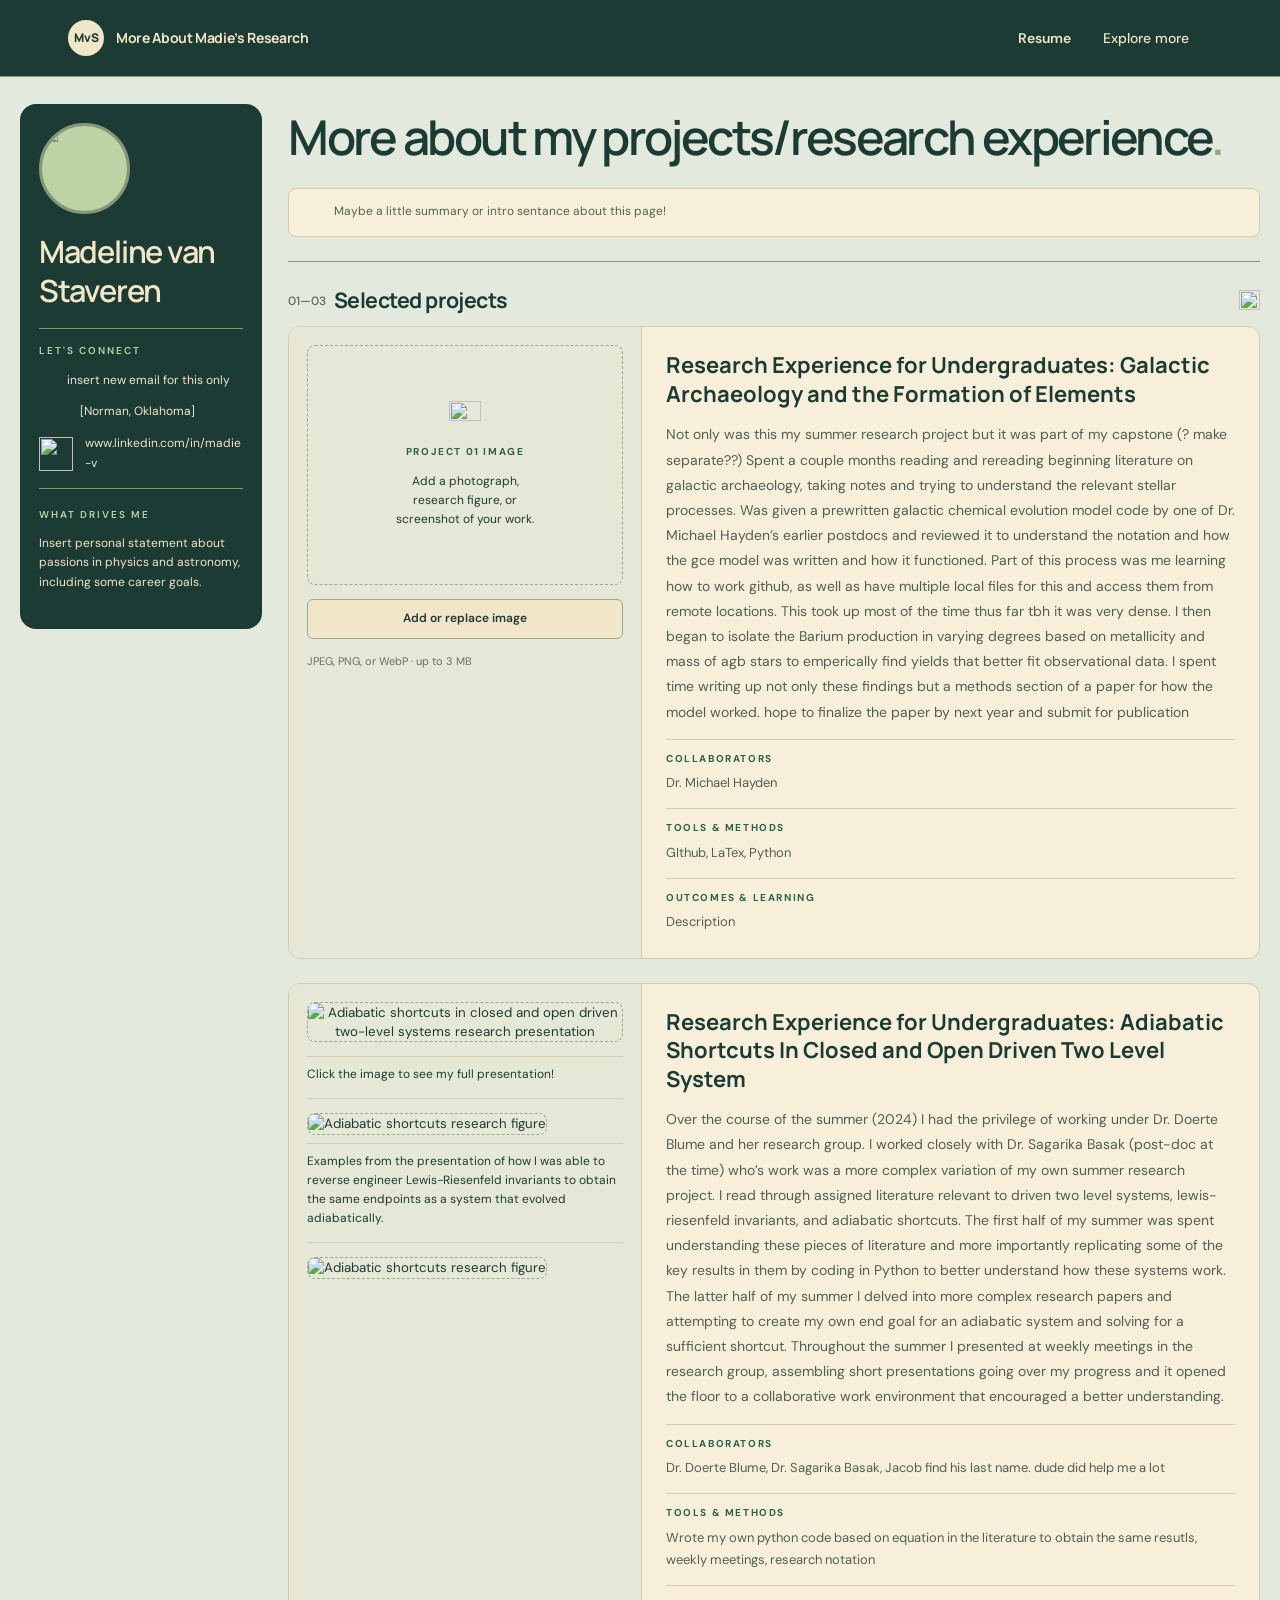
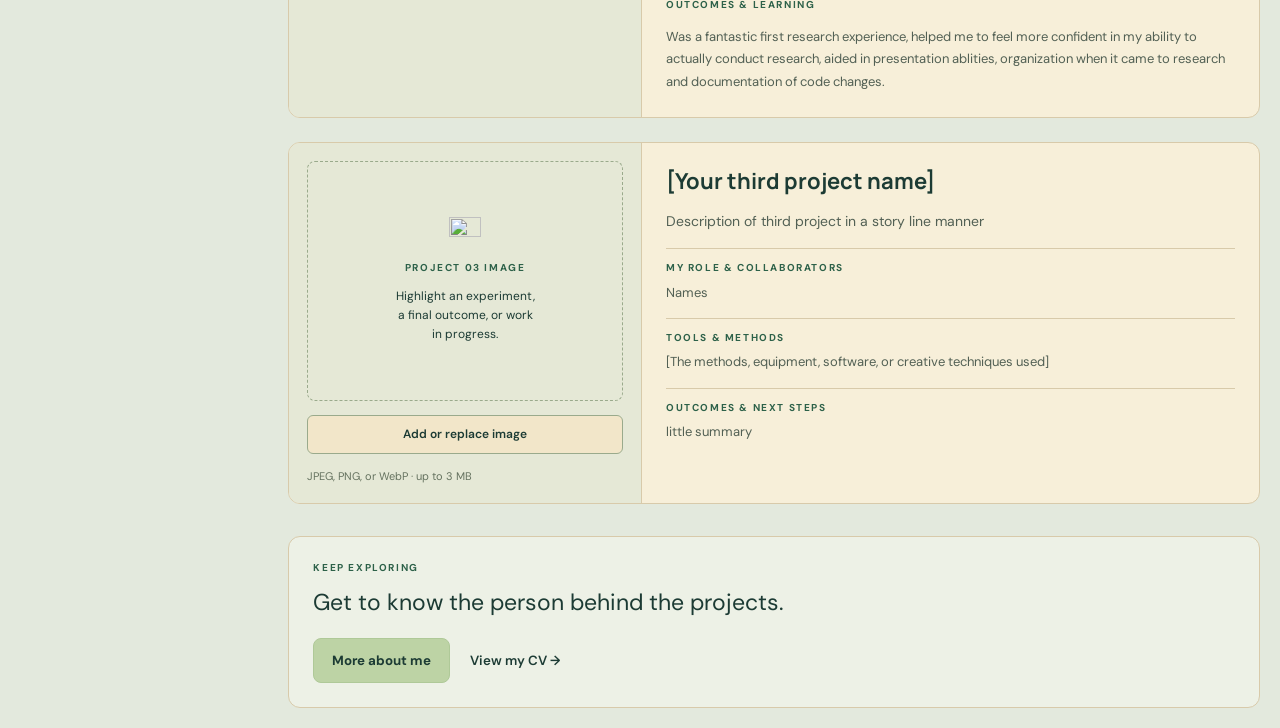
==== commit d78b911c: "Add files via upload" ====
--- a/cv.html
+++ b/cv.html
@@ -1,185 +1,190 @@
 <!DOCTYPE html>
 <html lang="en">
   <head>
-    <title id="i93c3">Your Name — More About My Projects</title>
+    <title id="i93c3">More About Madie's Research</title>
   <meta charset="UTF-8"/>
   <meta name="viewport" content="width=device-width, initial-scale=1.0"/>
-  <meta name="robots" content="index,follow">
-  <meta name="generator" content="GrapesJS Studio">
-  <meta name="description" content="Explore my selected projects, methods, contributions, and outcomes." id="i1ds2"/>
-  <meta property="og:title" content="CV"/>
+  <meta name="robots" content="index,follow"/>
+  <meta name="generator" content="GrapesJS Studio"/>
+  <meta name="description" content="An expansion of some of my research and projects." id="i1ds2"/>
+  <meta property="og:title" content="More About Madie's Research"/>
   <link rel="preconnect" href="https://fonts.googleapis.com"/>
 <link rel="preconnect" href="https://fonts.gstatic.com" crossorigin=""/>
 <link href="https://fonts.googleapis.com/css2?family=DM+Sans:wght@400;500;600;700&amp;family=Manrope:wght@400;500;600;700;800&amp;display=swap" rel="stylesheet"/>
   <link rel="stylesheet" href="./style.css">
   </head>
-  <body id="ifcg" class="gjs-t-body cv-page"><header id="site-header" class="top-navigation"><nav aria-label="Main navigation" id="ipb61" class="navigation-container"><a href="./index.html" id="inrl4" class="gjs-t-link home-link"><span id="id70h-2" class="personal-monogram">MvS</span><span id="ihcdy-2" class="website-name">A personal portfolio</span></a><div id="i8x79" class="navigation-links"><a id="iq7ov-2" href="./index.html" class="gjs-t-link projects-cv-link">Resume</a><details id="more-menu-2" class="more-pages-dropdown"><summary id="imgvj-2" class="more-pages-toggle">Explore more<img id="igych-2" src="https://api.iconify.design/lucide-chevron-down.svg?color=%23244b43" alt="" width="15" height="15" class="navigation-chevron"/></summary><div id="iw6qr-2" class="gjs-t-border more-pages-menu"><a id="ickuv-2" href="./more-about-me.html" class="gjs-t-link more-about-me-link">More About Me</a><a id="i52mq-2" href="./cv.html" aria-current="page" class="gjs-t-link more-about-my-projects-link">More About My Projects</a></div></details></div></nav></header><main id="cv" __nc="" class="two-column-cv-layout"><aside id="profile-panel" aria-label="Personal profile" class="fixed-profile-panel"><div id="ia5j7t" class="profile-content"><div id="iiocfy" class="profile-photo-area"><div class="profile-photo-frame"><img id="profile-photo" src="https://api.iconify.design/lucide-user-round.svg?color=%23517269&amp;width=112&amp;height=112" alt="Your profile photo placeholder" width="112" height="112" class="profile-photo"/></div></div><div class="name-and-profession"><h1 role="textbox" aria-label="Your name" data-field="name" spellcheck="false" id="ie2v2" class="editable-name">Madeline van Staveren</h1></div><div id="i64mp" class="contact-information"><h2 class="contact-heading">Let's connect</h2><div class="email-contact"><img src="https://api.iconify.design/lucide-mail.svg?color=%23cbe2b5" width="16" height="16" alt="" class="email-icon"/><span role="textbox" aria-label="Email address" data-field="email" id="ihfkz" class="editable-email">insert new email for this only</span></div><div class="location-contact"><img src="https://static.vecteezy.com/system/resources/previews/044/267/763/non_2x/outline-drawing-of-oklahoma-state-map-free-png.png" width="16" height="16" alt="" id="it7tl" class="location-icon"/><span role="textbox" aria-label="Your location" data-field="location" id="iej1t" class="editable-location">[Norman, Oklahoma]</span></div><div class="website-contact"><img src="https://www.vikingcamps.com/wp-content/uploads/2024/01/linkedin-logo-linkedin-icon-transparent-free-png.webp" width="16" height="16" alt="" id="iukyr" class="website-icon"/><span role="textbox" aria-label="Your website or LinkedIn URL" data-field="website" id="ibiel" class="editable-website">www.linkedin.com/in/madie-v</span></div></div><div class="personal-statement"><h2 class="personal-statement-heading">What drives me</h2><p role="textbox" aria-multiline="true" aria-label="Personal statement" data-field="statement" id="iu0j4" class="editable-personal-statement">Insert personal statement about passions in physics and astronomy, including some career goals.</p></div><div class="editor-control print-cv-actions"><button type="button" id="print-button" class="gjs-t-button print-cv-button"><img id="ik7wf-2" src="https://api.iconify.design/lucide-printer.svg?color=%23244b43" width="17" height="17" alt=""/>Print my projects</button><span class="print-helper-text">A paper copy, or save as PDF.</span></div></div></aside><div id="isigh" class="cv-document-column"><div id="id0fg-2" class="cv-introduction"><h2 id="iyagy-2" class="gjs-t-h1 cv-page-heading">More about my projects/research experience<span id="iy4yj-2" class="heading-accent">.</span></h2></div><div id="irrcw-2" class="editor-control projects-editing-note"><img id="ijtnn-2" src="https://api.iconify.design/lucide-pencil-line.svg?color=%235b7154" width="17" height="17" alt="" class="editing-icon"/><div id="ityai-2" class="editing-help"><p id="ionuh-2" class="editing-tip">Maybe a little summary or intro sentance about this page! </p></div></div><section id="projects-2" aria-labelledby="projects-heading" data-js="project-showcase" class="more-about-my-projects-section"><div id="i4u991-2" class="section-heading-row"><span id="iti48y-2" class="section-number">01—03</span><h2 id="projects-heading-2" class="gjs-t-h2 projects-heading">Selected projects</h2><img id="ieu36i-2" src="https://api.iconify.design/lucide-folder-open.svg?color=%2385977b" width="21" height="21" alt="" class="projects-icon"/></div><div id="ixt1o7" class="project-showcase-list"><article id="isq3n4-2" aria-labelledby="i9olr4" data-js="project-card" data-project="01" class="gjs-t-border project-showcase-card"><div id="ity1ph" class="project-showcase-media"><div class="project-image-slot"><img data-js="preview" alt="Project 01 image" hidden src="[data-uri]" class="project-image-preview"/><img src="https://api.iconify.design/lucide-image.svg?color=%23517269" width="32" height="32" alt=""/><span class="project-story-label">Project 01 image</span><p class="project-image-hint">Add a photograph, research figure, or screenshot of your work.</p></div><label class="project-image-upload editor-control" id="ibicyk">Add or replace image<input type="file" accept="image/jpeg,image/png,image/webp" data-js="upload" aria-label="Choose an image for project 01" class="project-image-input"/></label><p data-js="image-status" aria-live="polite" class="project-image-status editor-control" id="icc816">JPEG, PNG, or WebP · up to 3 MB</p></div><div id="iy7xwv" class="project-showcase-content"><h3 id="i9olr4-2" role="textbox" aria-label="Project 01 title" data-field="project-name" class="project-showcase-title project-customizable">Research Experience for Undergraduates: Galactic Archaeology and the Formation of Elements</h3><p id="ie43b5-2" role="textbox" aria-multiline="true" aria-label="Project 01 detailed description" data-field="project-description" class="project-showcase-description project-customizable">Not only was this my summer research project but it was part of my capstone (? make separate??) Spent a couple months reading and rereading beginning literature on galactic archaeology, taking notes and trying to understand the relevant stellar processes. Was given a prewritten galactic chemical evolution model code by one of Dr. Michael Hayden’s earlier postdocs and reviewed it to understand the notation and how the gce model was written and how it functioned. Part of this process was me learning how to work github, as well as have multiple local files for this and access them from remote locations. This took up most of the time thus far tbh it was very dense. I then began to isolate the Barium production in varying degrees based on metallicity and mass of agb stars to emperically find yields that better fit observational data. I spent time writing up not only these findings but a methods section of a paper for how the model worked. hope to finalize the paper by next year and submit for publication</p><div class="project-showcase-field"><span class="project-story-label" id="izv53j">collaborators</span><p role="textbox" aria-label="Project 01 role" data-field="project-01-role" class="project-showcase-value project-customizable" id="i1lm0q">Dr. Michael Hayden</p></div><div class="project-showcase-field"><span id="iovndo-2" class="project-story-label">Tools &amp; methods</span><p id="ii8dk6-2" role="textbox" aria-label="Project 01 tools and methods" data-field="project-tools" class="project-showcase-value project-customizable">GIthub, LaTex, Python</p></div><div class="project-showcase-field"><span class="project-story-label">Outcomes &amp; learning</span><p id="ibsnkm-2" role="textbox" aria-multiline="true" aria-label="Project 01 outcomes" data-field="project-more" class="project-showcase-value project-customizable">Description</p></div></div></article><article data-js="project-card" data-project="02" aria-label="Project 02" class="gjs-t-border project-showcase-card" id="iwiooa"><div id="i6udia" class="project-showcase-media"><div id="icw233" __nc="" class="project-image-slot project-image-fitted"><img data-js="preview" alt="Project 02 image" hidden src="[data-uri]" id="icjlk4" class="project-image-preview"/><a href="https://drive.google.com/file/d/1557nEqFRBDnSWYs1X6rL2PKTRXO2pdDz/view?usp=sharing" target="_blank" rel="noopener noreferrer" aria-label="Open the adiabatic shortcuts research document on Google Drive in a new tab" id="izcuae" class="gjs-t-link project-image-link"><img src="https://cdn.grapesjs.com/workspaces/cmvimae0bcbexjne1lzliszo5/assets/e3c9e3e8-57a2-4d9d-bafe-77eb38154c72__screenshot-2026-10-27-at-15-23-45-adiabatic-shortcuts-in-closed-and-open-driven-two-level-systems-google-slides.png" id="ipfl8h" alt="Adiabatic shortcuts in closed and open driven two-level systems research presentation" loading="lazy" __nc="" class="project-research-image"/></a></div><label id="iweqa5" class="project-media-notes"><p class="project-static-caption" id="ijnu21">Click the image to see my full presentation!</p></label><div data-js="image-upload-group" data-image-key="02-extra-01" class="project-extra-image" id="iwffxq"><div id="io62uo" class="project-image-slot project-compact-image-slot"><div class="project-image-slot project-image-fitted"><img src="https://cdn.grapesjs.com/workspaces/cmvimae0bcbexjne1lzliszo5/assets/05cb397d-ab6d-4062-9eeb-45675e76fe3a__screenshot-2026-10-27-at-15-32-13-adiabatic-shortcuts-in-closed-and-open-driven-two-level-systems-google-slides.png" id="iov3qs" data-js="placeholder" alt="Adiabatic shortcuts research figure" loading="lazy" class="project-natural-image"/></div><p id="ifph8k" class="project-static-caption">Examples from the presentation of how I was able to reverse engineer Lewis-Riesenfeld invariants to obtain the same endpoints as a system that evolved adiabatically.</p></div></div><div data-js="image-upload-group" data-image-key="02-extra-02" class="project-extra-image"><div id="iq9ery" class="project-image-slot project-compact-image-slot"><div class="project-image-slot project-image-fitted"><img src="https://cdn.grapesjs.com/workspaces/cmvimae0bcbexjne1lzliszo5/assets/6a2a084f-be64-4515-bbfe-fad574aa8951__screenshot-2026-10-27-at-15-33-21-adiabatic-shortcuts-in-closed-and-open-driven-two-level-systems-google-slides.png" id="ifdl8f" data-js="placeholder" alt="Adiabatic shortcuts research figure" loading="lazy" class="project-natural-image"/></div></div></div></div><div id="iut6x2" class="project-showcase-content"><h3 role="textbox" aria-label="Project 02 title" data-field="project-02-name" id="ia6kln" class="project-showcase-title project-customizable">Research Experience for Undergraduates: Adiabatic Shortcuts In Closed and Open Driven Two Level System</h3><p role="textbox" aria-multiline="true" aria-label="Project 02 detailed description" data-field="project-02-description" id="iqr5nd" class="project-showcase-description project-customizable">Over the course of the summer (2024) I had the privilege of working under Dr. Doerte Blume and her research group. I worked closely with Dr. Sagarika Basak (post-doc at the time) who’s work was a more complex variation of my own summer research project. I read through assigned literature relevant to driven two level systems, lewis-riesenfeld invariants, and adiabatic shortcuts. The first half of my summer was spent understanding these pieces of literature and more importantly replicating some of the key results in them by coding in Python to better understand how these systems work. The latter half of my summer I delved into more complex research papers and attempting to create my own end goal for an adiabatic system and solving for a sufficient shortcut. Throughout the summer I presented at weekly meetings in the research group, assembling short presentations going over my progress and it opened the floor to a collaborative work environment that encouraged a better understanding. </p><div class="project-showcase-field"><span class="project-story-label" id="ipi7z3">collaborators</span><p role="textbox" aria-label="Project 02 role" data-field="project-02-role" class="project-showcase-value project-customizable" id="ioa3uy">Dr. Doerte Blume, Dr. Sagarika Basak, Jacob find his last name. dude did help me a lot</p></div><div class="project-showcase-field"><span class="project-story-label">Tools &amp; methods</span><p role="textbox" aria-label="Project 02 tools and methods" data-field="project-02-tools" class="project-showcase-value project-customizable" id="iwcn2s">Wrote my own python code based on equation in the literature to obtain the same resutls, weekly meetings, research notation</p></div><div class="project-showcase-field"><span class="project-story-label">Outcomes &amp; learning</span></div><p role="textbox" aria-multiline="true" aria-label="Project 02 outcomes" data-field="project-02-outcomes" class="project-showcase-value project-customizable" id="ipbzm2">Was a fantastic first research experience, helped me to feel more confident in my ability to actually conduct research, aided in presentation ablities, organization when it came to research and documentation of code changes. </p></div></article><article data-js="project-card" data-project="03" aria-label="Project 03" class="gjs-t-border project-showcase-card"><div class="project-showcase-media"><div class="project-image-slot"><img data-js="preview" alt="Project 03 image" hidden src="[data-uri]" class="project-image-preview"/><img src="https://api.iconify.design/lucide-image.svg?color=%23517269" width="32" height="32" alt="" loading="lazy"/><span class="project-story-label">Project 03 image</span><p class="project-image-hint">Highlight an experiment, a final outcome, or work in progress.</p></div><label class="project-image-upload editor-control">Add or replace image<input type="file" accept="image/jpeg,image/png,image/webp" data-js="upload" aria-label="Choose an image for project 03" class="project-image-input"/></label><p data-js="image-status" aria-live="polite" class="project-image-status editor-control">JPEG, PNG, or WebP · up to 3 MB</p></div><div class="project-showcase-content"><h3 role="textbox" aria-label="Project 03 title" data-field="project-03-name" class="project-showcase-title project-customizable">[Your third project name]</h3><p role="textbox" aria-multiline="true" aria-label="Project 03 detailed description" data-field="project-03-description" class="project-showcase-description project-customizable" id="io9kht">Description of third project in a story line manner</p><div class="project-showcase-field"><span class="project-story-label">My role &amp; collaborators</span><p role="textbox" aria-label="Project 03 role" data-field="project-03-role" class="project-showcase-value project-customizable" id="isxtkk">Names</p></div><div class="project-showcase-field"><span class="project-story-label">Tools &amp; methods</span><p role="textbox" aria-label="Project 03 tools and methods" data-field="project-03-tools" class="project-showcase-value project-customizable" id="i1kp9x">[The methods, equipment, software, or creative techniques used]</p></div><div class="project-showcase-field"><span class="project-story-label">Outcomes &amp; next steps</span><p role="textbox" aria-multiline="true" aria-label="Project 03 outcomes" data-field="project-03-outcomes" class="project-showcase-value project-customizable" id="il6b9x">little summary</p></div></div></article></div><script data-scope="project-showcase" id="igebbo">
-(() => {
-  const root = document.querySelector('[data-js="project-showcase"]');
-  if (!root) return;
-  root.querySelectorAll('[data-js="project-card"]').forEach(card => {
-    card.querySelectorAll('[data-js="upload"]').forEach(input => {
-      const group = input.closest('[data-js="image-upload-group"]') || card;
-      const preview = group.querySelector('[data-js="preview"]');
-      const status = group.querySelector('[data-js="image-status"]');
-      if (!preview || !status) return;
-      const key = 'personal-project-image-' + (group.dataset.imageKey || card.dataset.project);
-      const show = image => {
-        preview.src = image;
-        preview.hidden = false;
-        group.querySelectorAll('[data-js="placeholder"]').forEach(item => item.hidden = true);
-      };
-      try {
-        const previous = localStorage.getItem(key);
-        if (previous) show(previous);
-      } catch (error) {}
-      input.addEventListener('change', () => {
-        const file = input.files[0];
-        if (!file) return;
-        if (!['image/jpeg', 'image/png', 'image/webp'].includes(file.type) || file.size > 3 * 1024 * 1024) {
-          status.textContent = 'Choose a JPEG, PNG, or WebP image up to 3 MB.';
-          input.value = '';
-          return;
+  <body id="ifcg" class="gjs-t-body cv-page"><header id="site-header" class="top-navigation"><nav aria-label="Main navigation" id="ipb61" class="navigation-container"><a href="./index.html" id="inrl4" class="gjs-t-link home-link"><span id="id70h-2" class="personal-monogram">MvS</span><span id="ihcdy-2" class="website-name">More About Madie’s Research</span></a><div id="i8x79" class="navigation-links"><a href="./index.html" id="iq7ov-2" class="gjs-t-link projects-cv-link">Resume</a><details id="more-menu-2" class="more-pages-dropdown"><summary id="imgvj-2" class="more-pages-toggle">Explore more
+              <img id="igych-2" src="https://api.iconify.design/lucide-chevron-down.svg?color=%23244b43" alt="" width="15" height="15" class="navigation-chevron"/></summary><div id="iw6qr-2" class="gjs-t-border more-pages-menu"><a href="./more-about-me.html" id="ickuv-2" class="gjs-t-link more-about-me-link">More About Me</a><a href="./cv.html" aria-current="page" id="i52mq-2" class="gjs-t-link more-about-my-projects-link">More About My Projects</a></div></details></div></nav></header><main id="cv" __nc="" class="two-column-cv-layout"><aside id="profile-panel" aria-label="Personal profile" class="fixed-profile-panel"><div id="ia5j7t" class="profile-content"><div id="iiocfy" class="profile-photo-area"><div class="profile-photo-frame" id="ii1skw"><img src="https://cdn.grapesjs.com/workspaces/cmvimae0bcbexjne1lzliszo5/assets/074a34b6-3297-46db-94d3-89b7f71458b8__screenshot-2026-10-27-at-16-17-19-photo-google-photos.png" id="i7mpszw"/></div></div><div class="name-and-profession"><h1 role="textbox" aria-label="Your name" data-field="name" spellcheck="false" id="ie2v2" class="editable-name">Madeline van Staveren</h1></div><div id="i64mp" class="contact-information"><h2 class="contact-heading">Let's connect</h2><div class="email-contact"><img src="https://api.iconify.design/lucide-mail.svg?color=%23cbe2b5" width="16" height="16" alt="" class="email-icon"/><span role="textbox" aria-label="Email address" data-field="email" id="ihfkz" class="editable-email">insert new email for this only</span></div><div class="location-contact"><img src="https://static.vecteezy.com/system/resources/previews/044/267/763/non_2x/outline-drawing-of-oklahoma-state-map-free-png.png" width="16" height="16" alt="" id="it7tl" class="location-icon"/><span role="textbox" aria-label="Your location" data-field="location" id="iej1t" class="editable-location">[Norman, Oklahoma]</span></div><div class="website-contact"><img src="https://www.vikingcamps.com/wp-content/uploads/2024/01/linkedin-logo-linkedin-icon-transparent-free-png.webp" width="16" height="16" alt="" id="iukyr" class="website-icon"/><span role="textbox" aria-label="Your website or LinkedIn URL" data-field="website" id="ibiel" class="editable-website">www.linkedin.com/in/madie-v</span></div></div><div class="personal-statement"><h2 class="personal-statement-heading">What drives me</h2><p role="textbox" aria-multiline="true" aria-label="Personal statement" data-field="statement" id="iu0j4" class="editable-personal-statement">Insert personal statement about passions in physics and astronomy, including some career goals.</p></div><div class="editor-control print-cv-actions"></div></div></aside><div id="isigh" class="cv-document-column"><div id="id0fg-2" class="cv-introduction"><h2 id="iyagy-2" class="gjs-t-h1 cv-page-heading">More about my projects/research experience<span id="iy4yj-2" class="heading-accent">.</span></h2></div><div id="irrcw-2" class="editor-control projects-editing-note"><img id="ijtnn-2" src="https://api.iconify.design/lucide-pencil-line.svg?color=%235b7154" width="17" height="17" alt="" class="editing-icon"/><div id="ityai-2" class="editing-help"><p id="ionuh-2" class="editing-tip">Maybe a little summary or intro sentance about this page! </p></div></div><section id="projects-2" aria-labelledby="projects-heading" data-js="project-showcase" class="more-about-my-projects-section"><div id="i4u991-2" class="section-heading-row"><span id="iti48y-2" class="section-number">01—03</span><h2 id="projects-heading-2" class="gjs-t-h2 projects-heading">Selected projects</h2><img id="ieu36i-2" src="https://api.iconify.design/lucide-folder-open.svg?color=%2385977b" width="21" height="21" alt="" class="projects-icon"/></div><div id="ixt1o7" class="project-showcase-list"><article id="isq3n4-2" aria-labelledby="i9olr4" data-js="project-card" data-project="01" class="gjs-t-border project-showcase-card"><div id="ity1ph" class="project-showcase-media"><div class="project-image-slot"><img data-js="preview" alt="Project 01 image" hidden src="[data-uri]" class="project-image-preview"/><img src="https://api.iconify.design/lucide-image.svg?color=%23517269" width="32" height="32" alt=""/><span class="project-story-label">Project 01 image</span><p class="project-image-hint">Add a photograph, research figure, or screenshot of your work.</p></div><label class="project-image-upload editor-control" id="ibicyk">Add or replace image
+                  <input type="file" accept="image/jpeg,image/png,image/webp" data-js="upload" aria-label="Choose an image for project 01" class="project-image-input"/></label><p data-js="image-status" aria-live="polite" class="project-image-status editor-control" id="icc816">JPEG, PNG, or WebP · up to 3 MB</p></div><div id="iy7xwv" class="project-showcase-content"><h3 id="i9olr4-2" role="textbox" aria-label="Project 01 title" data-field="project-name" class="project-showcase-title project-customizable">Research Experience for Undergraduates: Galactic Archaeology and the Formation of Elements</h3><p id="ie43b5-2" role="textbox" aria-multiline="true" aria-label="Project 01 detailed description" data-field="project-description" class="project-showcase-description project-customizable">Not only was this my summer research project but it was part of my capstone (? make separate??) Spent a couple months reading and rereading beginning literature on galactic archaeology, taking notes and trying to understand the relevant stellar processes. Was given a prewritten galactic chemical evolution model code by one of Dr. Michael Hayden’s earlier postdocs and reviewed it to understand the notation and how the gce model was written and how it functioned. Part of this process was me learning how to work github, as well as have multiple local files for this and access them from remote locations. This took up most of the time thus far tbh it was very dense. I then began to isolate the Barium production in varying degrees based on metallicity and mass of agb stars to emperically find yields that better fit observational data. I spent time writing up not only these findings but a methods section of a paper for how the model worked. hope to finalize the paper by next year and submit for publication</p><div class="project-showcase-field"><span class="project-story-label" id="izv53j">collaborators</span><p role="textbox" aria-label="Project 01 role" data-field="project-01-role" class="project-showcase-value project-customizable" id="i1lm0q">Dr. Michael Hayden</p></div><div class="project-showcase-field"><span id="iovndo-2" class="project-story-label">Tools &amp; methods</span><p id="ii8dk6-2" role="textbox" aria-label="Project 01 tools and methods" data-field="project-tools" class="project-showcase-value project-customizable">GIthub, LaTex, Python</p></div><div class="project-showcase-field"><span class="project-story-label">Outcomes &amp; learning</span><p id="ibsnkm-2" role="textbox" aria-multiline="true" aria-label="Project 01 outcomes" data-field="project-more" class="project-showcase-value project-customizable">Description</p></div></div></article><article data-js="project-card" data-project="02" aria-label="Project 02" class="gjs-t-border project-showcase-card" id="iwiooa"><div id="i6udia" class="project-showcase-media"><div id="icw233" __nc="" class="project-image-slot project-image-fitted"><img data-js="preview" alt="Project 02 image" hidden src="[data-uri]" id="icjlk4" class="project-image-preview"/><a href="https://drive.google.com/file/d/1557nEqFRBDnSWYs1X6rL2PKTRXO2pdDz/view?usp=sharing" target="_blank" rel="noopener noreferrer" aria-label="Open the adiabatic shortcuts research document on Google Drive in a new tab" id="izcuae" class="gjs-t-link project-image-link"><img src="https://cdn.grapesjs.com/workspaces/cmvimae0bcbexjne1lzliszo5/assets/e3c9e3e8-57a2-4d9d-bafe-77eb38154c72__screenshot-2026-10-27-at-15-23-45-adiabatic-shortcuts-in-closed-and-open-driven-two-level-systems-google-slides.png" id="ipfl8h" alt="Adiabatic shortcuts in closed and open driven two-level systems research presentation" loading="lazy" __nc="" class="project-research-image"/></a></div><label id="iweqa5" class="project-media-notes"><p class="project-static-caption" id="ijnu21">Click the image to see my full presentation!</p></label><div data-js="image-upload-group" data-image-key="02-extra-01" class="project-extra-image" id="iwffxq"><div id="io62uo" class="project-image-slot project-compact-image-slot"><div class="project-image-slot project-image-fitted"><img src="https://cdn.grapesjs.com/workspaces/cmvimae0bcbexjne1lzliszo5/assets/05cb397d-ab6d-4062-9eeb-45675e76fe3a__screenshot-2026-10-27-at-15-32-13-adiabatic-shortcuts-in-closed-and-open-driven-two-level-systems-google-slides.png" id="iov3qs" data-js="placeholder" alt="Adiabatic shortcuts research figure" loading="lazy" class="project-natural-image"/></div><p id="ifph8k" class="project-static-caption">Examples from the presentation of how I was able to reverse engineer Lewis-Riesenfeld invariants to obtain the same endpoints as a system that evolved adiabatically.</p></div></div><div data-js="image-upload-group" data-image-key="02-extra-02" class="project-extra-image"><div id="iq9ery" class="project-image-slot project-compact-image-slot"><div class="project-image-slot project-image-fitted"><img src="https://cdn.grapesjs.com/workspaces/cmvimae0bcbexjne1lzliszo5/assets/6a2a084f-be64-4515-bbfe-fad574aa8951__screenshot-2026-10-27-at-15-33-21-adiabatic-shortcuts-in-closed-and-open-driven-two-level-systems-google-slides.png" id="ifdl8f" data-js="placeholder" alt="Adiabatic shortcuts research figure" loading="lazy" class="project-natural-image"/></div></div></div></div><div id="iut6x2" class="project-showcase-content"><h3 role="textbox" aria-label="Project 02 title" data-field="project-02-name" id="ia6kln" class="project-showcase-title project-customizable">Research Experience for Undergraduates: Adiabatic Shortcuts In Closed and Open Driven Two Level System</h3><p role="textbox" aria-multiline="true" aria-label="Project 02 detailed description" data-field="project-02-description" id="iqr5nd" class="project-showcase-description project-customizable">Over the course of the summer (2024) I had the privilege of working under Dr. Doerte Blume and her research group. I worked closely with Dr. Sagarika Basak (post-doc at the time) who’s work was a more complex variation of my own summer research project. I read through assigned literature relevant to driven two level systems, lewis-riesenfeld invariants, and adiabatic shortcuts. The first half of my summer was spent understanding these pieces of literature and more importantly replicating some of the key results in them by coding in Python to better understand how these systems work. The latter half of my summer I delved into more complex research papers and attempting to create my own end goal for an adiabatic system and solving for a sufficient shortcut. Throughout the summer I presented at weekly meetings in the research group, assembling short presentations going over my progress and it opened the floor to a collaborative work environment that encouraged a better understanding. </p><div class="project-showcase-field"><span class="project-story-label" id="ipi7z3">collaborators</span><p role="textbox" aria-label="Project 02 role" data-field="project-02-role" class="project-showcase-value project-customizable" id="ioa3uy">Dr. Doerte Blume, Dr. Sagarika Basak, Jacob find his last name. dude did help me a lot</p></div><div class="project-showcase-field"><span class="project-story-label">Tools &amp; methods</span><p role="textbox" aria-label="Project 02 tools and methods" data-field="project-02-tools" class="project-showcase-value project-customizable" id="iwcn2s">Wrote my own python code based on equation in the literature to obtain the same resutls, weekly meetings, research notation</p></div><div class="project-showcase-field"><span class="project-story-label">Outcomes &amp; learning</span></div><p role="textbox" aria-multiline="true" aria-label="Project 02 outcomes" data-field="project-02-outcomes" class="project-showcase-value project-customizable" id="ipbzm2">Was a fantastic first research experience, helped me to feel more confident in my ability to actually conduct research, aided in presentation ablities, organization when it came to research and documentation of code changes. </p></div></article><article data-js="project-card" data-project="03" aria-label="Project 03" class="gjs-t-border project-showcase-card"><div class="project-showcase-media"><div class="project-image-slot"><img data-js="preview" alt="Project 03 image" hidden src="[data-uri]" class="project-image-preview"/><img src="https://api.iconify.design/lucide-image.svg?color=%23517269" width="32" height="32" alt="" loading="lazy"/><span class="project-story-label">Project 03 image</span><p class="project-image-hint">Highlight an experiment, a final outcome, or work in progress.</p></div><label class="project-image-upload editor-control">Add or replace image
+                  <input type="file" accept="image/jpeg,image/png,image/webp" data-js="upload" aria-label="Choose an image for project 03" class="project-image-input"/></label><p data-js="image-status" aria-live="polite" class="project-image-status editor-control">JPEG, PNG, or WebP · up to 3 MB</p></div><div class="project-showcase-content"><h3 role="textbox" aria-label="Project 03 title" data-field="project-03-name" class="project-showcase-title project-customizable">[Your third project name]</h3><p role="textbox" aria-multiline="true" aria-label="Project 03 detailed description" data-field="project-03-description" class="project-showcase-description project-customizable" id="io9kht">Description of third project in a story line manner</p><div class="project-showcase-field"><span class="project-story-label">My role &amp; collaborators</span><p role="textbox" aria-label="Project 03 role" data-field="project-03-role" class="project-showcase-value project-customizable" id="isxtkk">Names</p></div><div class="project-showcase-field"><span class="project-story-label">Tools &amp; methods</span><p role="textbox" aria-label="Project 03 tools and methods" data-field="project-03-tools" class="project-showcase-value project-customizable" id="i1kp9x">[The methods, equipment, software, or creative techniques used]</p></div><div class="project-showcase-field"><span class="project-story-label">Outcomes &amp; next steps</span><p role="textbox" aria-multiline="true" aria-label="Project 03 outcomes" data-field="project-03-outcomes" class="project-showcase-value project-customizable" id="il6b9x">little summary</p></div></div></article></div><script data-scope="project-showcase" id="igebbo">
+            (() => {
+              const root = document.querySelector('[data-js="project-showcase"]');
+              if (!root) return;
+              root.querySelectorAll('[data-js="project-card"]').forEach(card => {
+                card.querySelectorAll('[data-js="upload"]').forEach(input => {
+                  const group = input.closest('[data-js="image-upload-group"]') || card;
+                  const preview = group.querySelector('[data-js="preview"]');
+                  const status = group.querySelector('[data-js="image-status"]');
+                  if (!preview || !status) return;
+                  const key = 'personal-project-image-' + (group.dataset.imageKey || card.dataset.project);
+                  const show = image => {
+                    preview.src = image;
+                    preview.hidden = false;
+                    group.querySelectorAll('[data-js="placeholder"]').forEach(item => item.hidden = true);
+                  };
+                  try {
+                    const previous = localStorage.getItem(key);
+                    if (previous) show(previous);
+                  } catch (error) {}
+                  input.addEventListener('change', () => {
+                    const file = input.files[0];
+                    if (!file) return;
+                    if (!['image/jpeg', 'image/png', 'image/webp'].includes(file.type) || file.size > 3 * 1024 * 1024) {
+                      status.textContent = 'Choose a JPEG, PNG, or WebP image up to 3 MB.';
+                      input.value = '';
+                      return;
+                    }
+                    const reader = new FileReader();
+                    reader.onerror = () => status.textContent = 'Unable to read this image. Please try another file.';
+                    reader.onload = () => {
+                      show(reader.result);
+                      try {
+                        localStorage.setItem(key, reader.result);
+                        status.textContent = 'Image saved in this browser.';
+                      } catch (error) {
+                        status.textContent = 'Image added, but browser storage is full or unavailable. Print to keep a copy.';
+                      }
+                      input.value = '';
+                    };
+                    reader.readAsDataURL(file);
+                  });
+                });
+              });
+            })();
+          </script></section><section aria-labelledby="project-context-heading" id="i6hr4g" hidden class="project-story-section"></section><section class="project-next-step gjs-t-border"><p class="project-story-label">Keep exploring</p><h2 class="gjs-t-h2">Get to know the person behind the projects.</h2><div class="project-page-actions"><a href="./more-about-me.html" id="ikzwm2" class="gjs-t-button project-page-button">More about me</a><a href="./index.html" id="i91ir2" class="gjs-t-link project-return-link">View my CV →</a></div></section><footer id="page-footer-2" class="document-footer"><span id="i25lqg-2">A work in progress. Always learning.</span><a id="i4wj8f-2" href="#cv" class="gjs-t-link back-to-top-link">Back to top ↑</a></footer></div></main><script>
+      (() => {
+        const storageKey = 'personal-cv-content-v1';
+        const fields = [...document.querySelectorAll('[data-field]')];
+        const status = document.getElementById('save-status');
+        let saved = {};
+        try {
+          saved = JSON.parse(localStorage.getItem(storageKey) || '{}');
+          fields.forEach(field => {
+            if (typeof saved[field.dataset.field] === 'string') field.textContent = saved[field.dataset.field];
+          });
+        } catch (error) {
+          status.textContent = 'Browser storage is unavailable. Print to keep a copy.';
         }
-        const reader = new FileReader();
-        reader.onerror = () => status.textContent = 'Unable to read this image. Please try another file.';
-        reader.onload = () => {
-          show(reader.result);
-          try {
-            localStorage.setItem(key, reader.result);
-            status.textContent = 'Image saved in this browser.';
-          } catch (error) {
-            status.textContent = 'Image added, but browser storage is full or unavailable. Print to keep a copy.';
+        let timer;
+        fields.forEach(field => {
+          field.addEventListener('input', () => {
+            status.textContent = 'Saving your changes…';
+            clearTimeout(timer);
+            timer = setTimeout(() => {
+              fields.forEach(item => saved[item.dataset.field] = item.textContent);
+              try {
+                localStorage.setItem(storageKey, JSON.stringify(saved));
+                status.textContent = 'Saved in this browser. Your changes stay on this device.';
+              } catch (error) {
+                status.textContent = 'Unable to save locally. Print to keep a copy.';
+              }
+            }, 400);
+          });
+          field.addEventListener('paste', event => {
+            event.preventDefault();
+            const text = event.clipboardData.getData('text/plain');
+            const selection = window.getSelection();
+            if (!selection.rangeCount) return;
+            const range = selection.getRangeAt(0);
+            range.deleteContents();
+            const node = document.createTextNode(text);
+            range.insertNode(node);
+            range.setStartAfter(node);
+            range.collapse(true);
+            selection.removeAllRanges();
+            selection.addRange(range);
+            field.dispatchEvent(new Event('input', {
+              bubbles: true
+            }));
+          });
+        });
+
+        const photo = document.getElementById('profile-photo');
+        try {
+          const previousPhoto = localStorage.getItem('personal-cv-photo-v1');
+          if (previousPhoto) {
+            photo.src = previousPhoto;
+            photo.classList.remove('p-5');
+            photo.alt = 'Personal profile photo';
           }
-          input.value = '';
+        } catch (error) {}
+        document.getElementById('photo-input').addEventListener('change', event => {
+          const file = event.target.files[0];
+          if (!file) return;
+          if (!['image/jpeg', 'image/png', 'image/webp'].includes(file.type)) {
+            status.textContent = 'Please choose a JPEG, PNG, or WebP photo.';
+            return;
+          }
+          if (file.size > 3 * 1024 * 1024) {
+            status.textContent = 'Please choose a photo smaller than 3 MB.';
+            return;
+          }
+          const reader = new FileReader();
+          reader.onload = () => {
+            photo.src = reader.result;
+            photo.alt = 'Personal profile photo';
+            photo.classList.remove('p-5');
+            try {
+              localStorage.setItem('personal-cv-photo-v1', reader.result);
+              status.textContent = 'Photo saved in this browser.';
+            } catch (error) {
+              status.textContent = 'Photo added, but could not be saved locally.';
+            }
+          };
+          reader.readAsDataURL(file);
+        });
+
+        const menu = document.getElementById('more-menu');
+        menu.querySelectorAll('a').forEach(link => link.addEventListener('click', () => menu.open = false));
+        document.addEventListener('click', event => {
+          if (!menu.contains(event.target)) menu.open = false;
+        });
+        document.addEventListener('keydown', event => {
+          if (event.key === 'Escape') menu.open = false;
+        });
+
+        const panel = document.getElementById('profile-panel');
+        const hiddenForPrint = [
+          document.getElementById('site-header'),
+          document.getElementById('page-footer'),
+          ...document.querySelectorAll('.editor-control')
+        ];
+        let printing = false;
+        let previousDetails = [];
+        const preparePrint = () => {
+          if (printing) return;
+          printing = true;
+          if (document.activeElement) document.activeElement.blur();
+          hiddenForPrint.forEach(element => element.hidden = true);
+          panel.classList.remove('sticky');
+          panel.classList.add('static');
+          previousDetails = [...document.querySelectorAll('#projects details')].map(element => [element, element.open]);
+          previousDetails.forEach(([element]) => element.open = true);
         };
-        reader.readAsDataURL(file);
-      });
-    });
-  });
-})();
-</script></section><section aria-labelledby="project-context-heading" id="i6hr4g" hidden class="project-story-section"></section><section class="project-next-step gjs-t-border"><p class="project-story-label">Keep exploring</p><h2 class="gjs-t-h2">Get to know the person behind the projects.</h2><div class="project-page-actions"><a href="./more-about-me.html" id="ikzwm2" class="gjs-t-button project-page-button">More about me</a><a href="./index.html" id="i91ir2" class="gjs-t-link project-return-link">View my CV →</a></div></section><footer id="page-footer-2" class="document-footer"><span id="i25lqg-2">A work in progress. Always learning.</span><a id="i4wj8f-2" href="#cv" class="gjs-t-link back-to-top-link">Back to top ↑</a></footer></div></main><script>
-    (() => {
-      const storageKey = 'personal-cv-content-v1';
-      const fields = [...document.querySelectorAll('[data-field]')];
-      const status = document.getElementById('save-status');
-      let saved = {};
-      try {
-        saved = JSON.parse(localStorage.getItem(storageKey) || '{}');
-        fields.forEach(field => {
-          if (typeof saved[field.dataset.field] === 'string') field.textContent = saved[field.dataset.field];
+        const restorePrint = () => {
+          hiddenForPrint.forEach(element => element.hidden = false);
+          panel.classList.remove('static');
+          panel.classList.add('sticky');
+          previousDetails.forEach(([element, open]) => element.open = open);
+          printing = false;
+        };
+        window.addEventListener('beforeprint', preparePrint);
+        window.addEventListener('afterprint', restorePrint);
+        document.getElementById('print-button').addEventListener('click', () => {
+          preparePrint();
+          window.print();
+          restorePrint();
         });
-      } catch (error) {
-        status.textContent = 'Browser storage is unavailable. Print to keep a copy.';
-      }
-      let timer;
-      fields.forEach(field => {
-        field.addEventListener('input', () => {
-          status.textContent = 'Saving your changes…';
-          clearTimeout(timer);
-          timer = setTimeout(() => {
-            fields.forEach(item => saved[item.dataset.field] = item.textContent);
-            try {
-              localStorage.setItem(storageKey, JSON.stringify(saved));
-              status.textContent = 'Saved in this browser. Your changes stay on this device.';
-            } catch (error) {
-              status.textContent = 'Unable to save locally. Print to keep a copy.';
-            }
-          }, 400);
-        });
-        field.addEventListener('paste', event => {
-          event.preventDefault();
-          const text = event.clipboardData.getData('text/plain');
-          const selection = window.getSelection();
-          if (!selection.rangeCount) return;
-          const range = selection.getRangeAt(0);
-          range.deleteContents();
-          const node = document.createTextNode(text);
-          range.insertNode(node);
-          range.setStartAfter(node);
-          range.collapse(true);
-          selection.removeAllRanges();
-          selection.addRange(range);
-          field.dispatchEvent(new Event('input', { bubbles: true }));
-        });
-      });
-
-      const photo = document.getElementById('profile-photo');
-      try {
-        const previousPhoto = localStorage.getItem('personal-cv-photo-v1');
-        if (previousPhoto) {
-          photo.src = previousPhoto;
-          photo.classList.remove('p-5');
-          photo.alt = 'Personal profile photo';
-        }
-      } catch (error) {}
-      document.getElementById('photo-input').addEventListener('change', event => {
-        const file = event.target.files[0];
-        if (!file) return;
-        if (!['image/jpeg', 'image/png', 'image/webp'].includes(file.type)) {
-          status.textContent = 'Please choose a JPEG, PNG, or WebP photo.';
-          return;
-        }
-        if (file.size > 3 * 1024 * 1024) {
-          status.textContent = 'Please choose a photo smaller than 3 MB.';
-          return;
-        }
-        const reader = new FileReader();
-        reader.onload = () => {
-          photo.src = reader.result;
-          photo.alt = 'Personal profile photo';
-          photo.classList.remove('p-5');
-          try {
-            localStorage.setItem('personal-cv-photo-v1', reader.result);
-            status.textContent = 'Photo saved in this browser.';
-          } catch (error) {
-            status.textContent = 'Photo added, but could not be saved locally.';
-          }
-        };
-        reader.readAsDataURL(file);
-      });
-
-      const menu = document.getElementById('more-menu');
-      menu.querySelectorAll('a').forEach(link => link.addEventListener('click', () => menu.open = false));
-      document.addEventListener('click', event => {
-        if (!menu.contains(event.target)) menu.open = false;
-      });
-      document.addEventListener('keydown', event => {
-        if (event.key === 'Escape') menu.open = false;
-      });
-
-      const panel = document.getElementById('profile-panel');
-      const hiddenForPrint = [
-        document.getElementById('site-header'),
-        document.getElementById('page-footer'),
-        ...document.querySelectorAll('.editor-control')
-      ];
-      let printing = false;
-      let previousDetails = [];
-      const preparePrint = () => {
-        if (printing) return;
-        printing = true;
-        if (document.activeElement) document.activeElement.blur();
-        hiddenForPrint.forEach(element => element.hidden = true);
-        panel.classList.remove('sticky');
-        panel.classList.add('static');
-        previousDetails = [...document.querySelectorAll('#projects details')].map(element => [element, element.open]);
-        previousDetails.forEach(([element]) => element.open = true);
-      };
-      const restorePrint = () => {
-        hiddenForPrint.forEach(element => element.hidden = false);
-        panel.classList.remove('static');
-        panel.classList.add('sticky');
-        previousDetails.forEach(([element, open]) => element.open = open);
-        printing = false;
-      };
-      window.addEventListener('beforeprint', preparePrint);
-      window.addEventListener('afterprint', restorePrint);
-      document.getElementById('print-button').addEventListener('click', () => {
-        preparePrint();
-        window.print();
-        restorePrint();
-      });
-    })();
-  </script><script data-s<="" body=""></script></body>
+      })();
+    </script><script data-s<="" body=""></script></body>
 </html>
